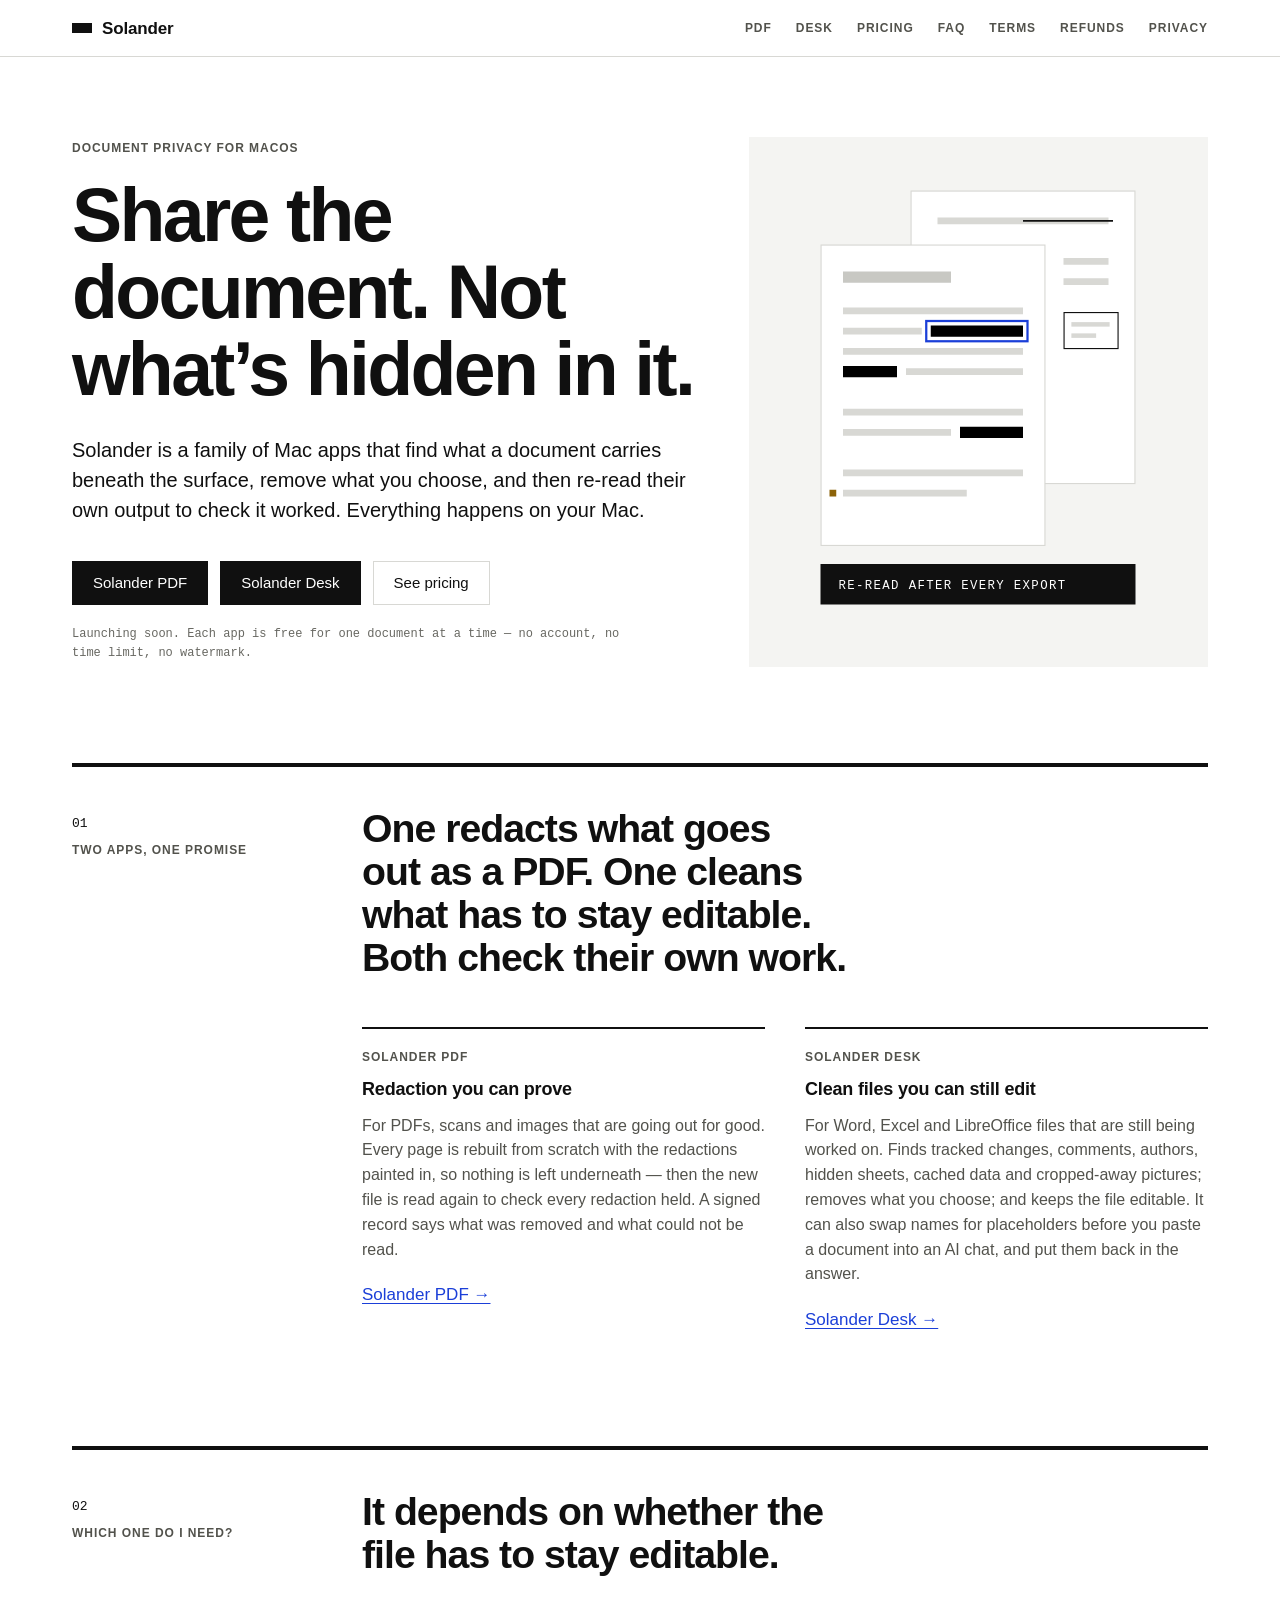
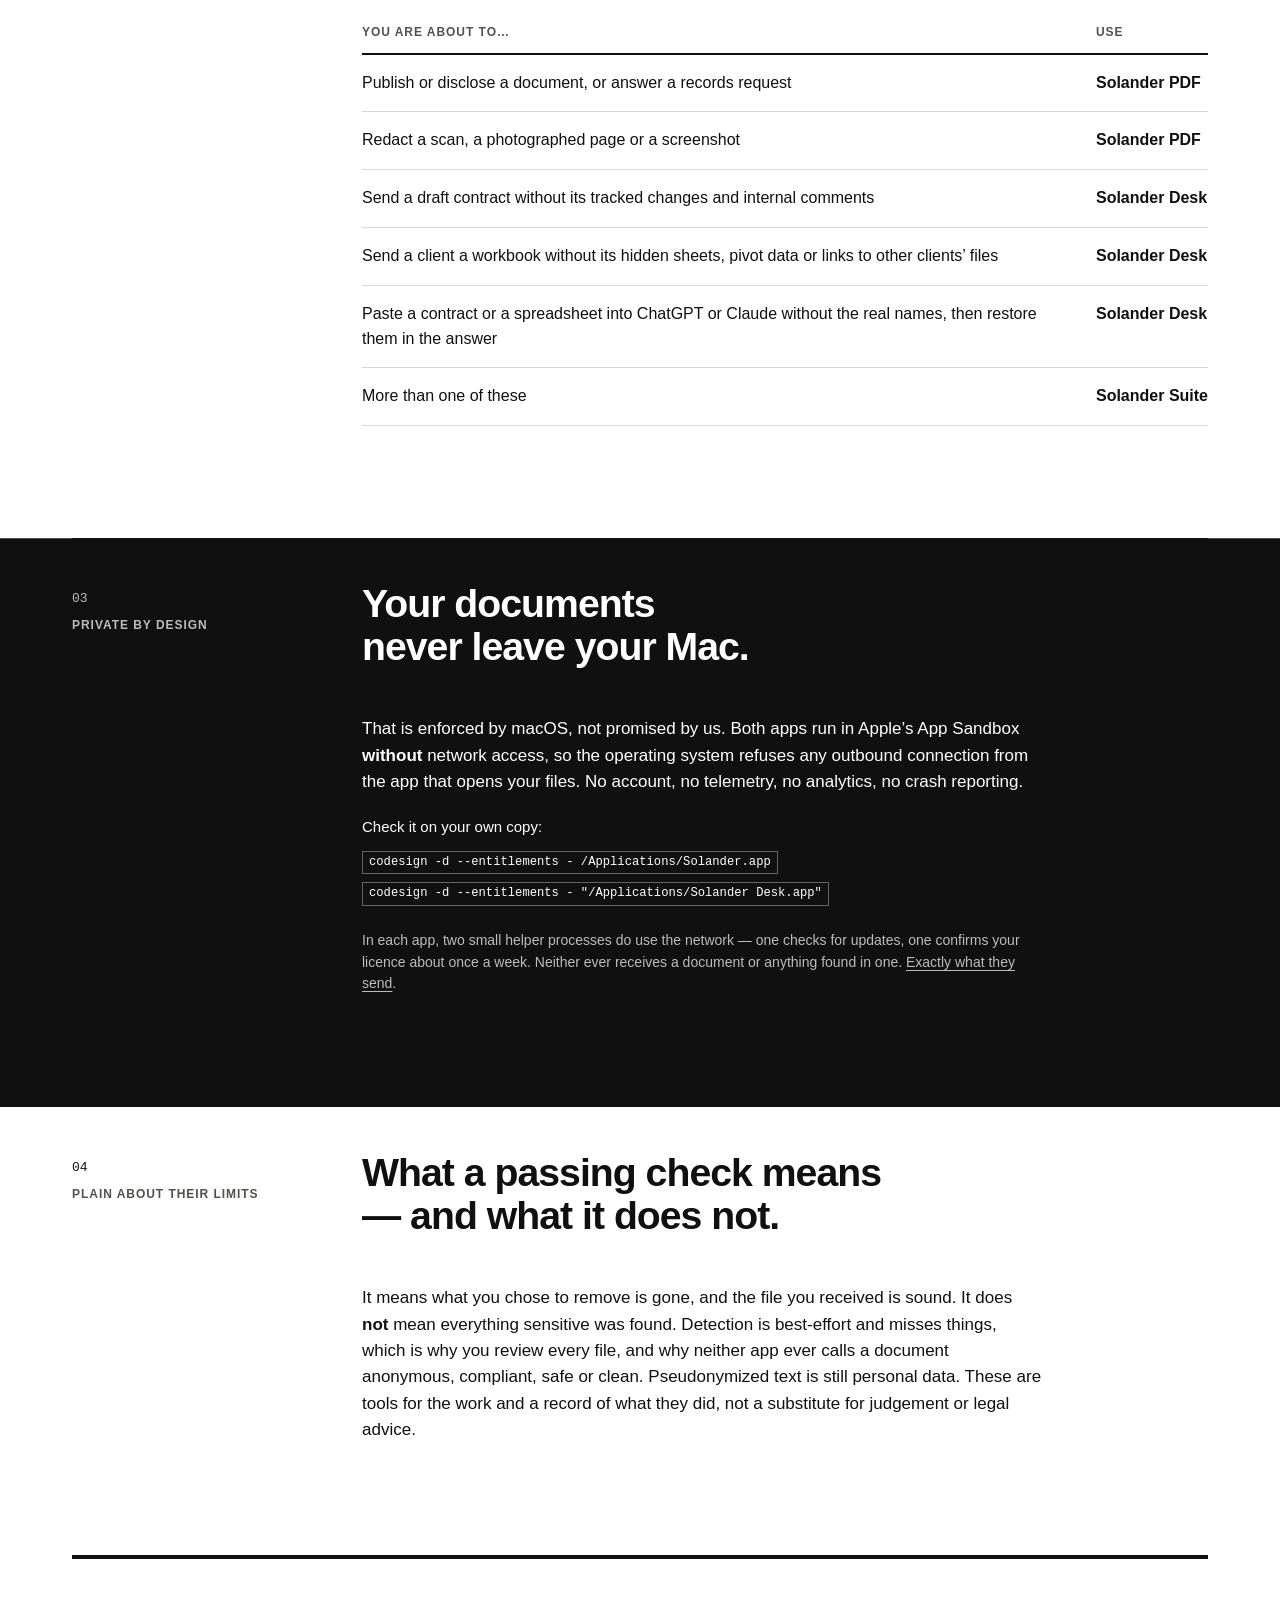
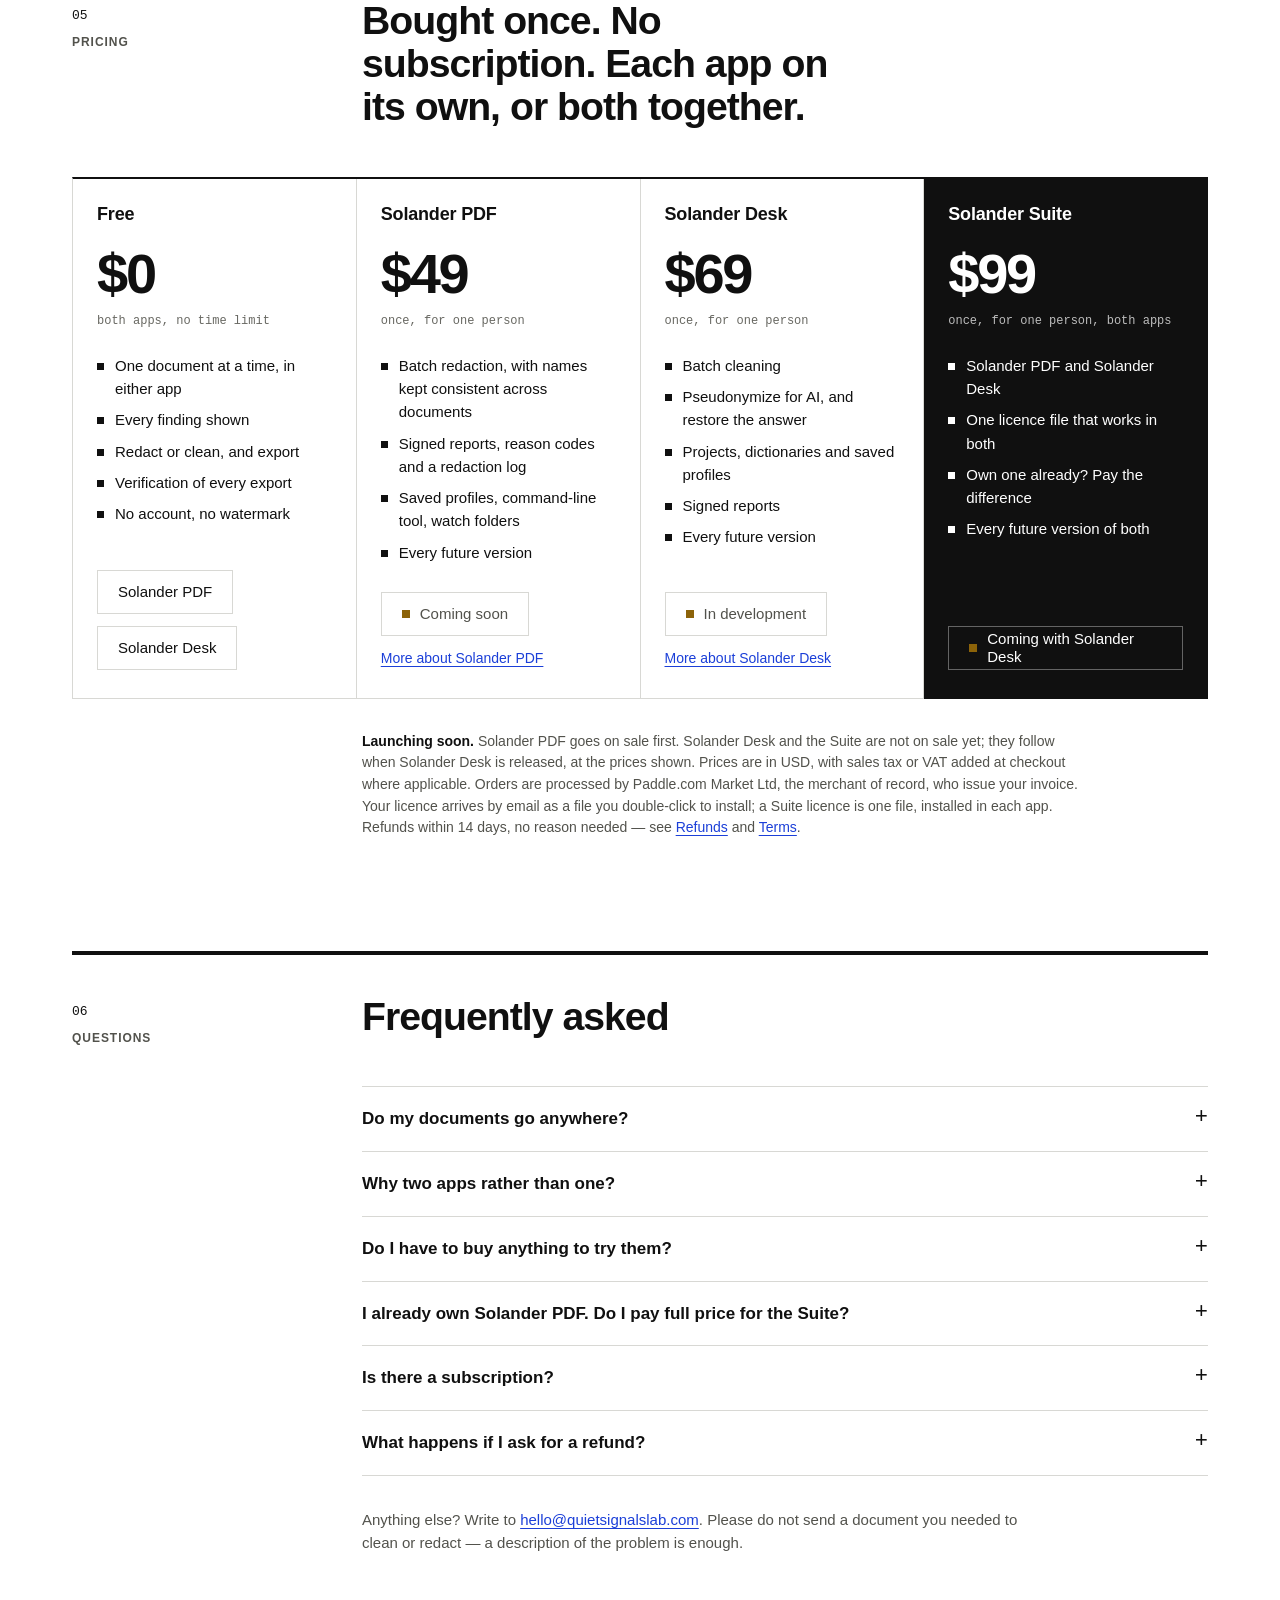
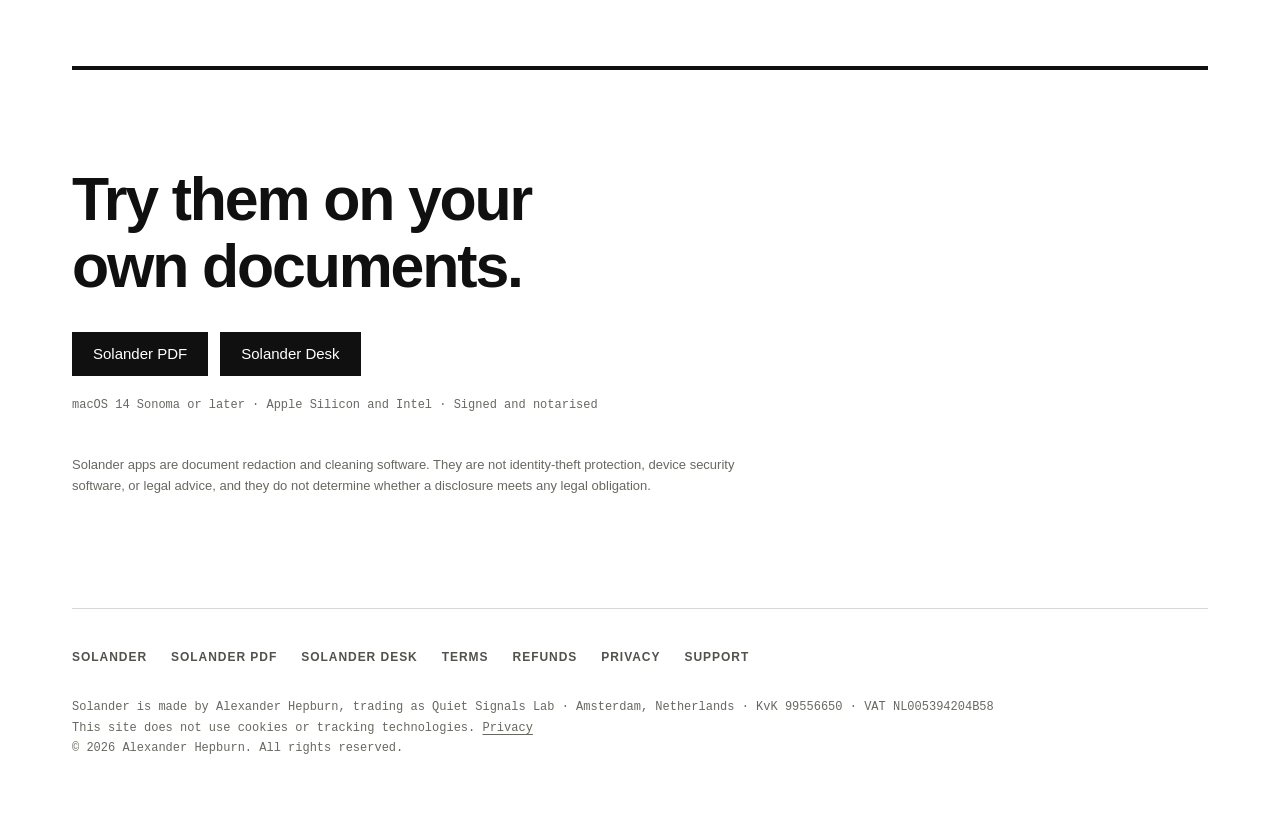
==== index.html @ 046765a0 "The site speaks the app's design language, and Download buttons link the DMG Design: one stylesheet " ====
<!DOCTYPE html>
<html lang="en">
<head>
    <meta charset="UTF-8">
    <meta name="viewport" content="width=device-width, initial-scale=1.0">
    <meta name="description" content="Solander is a family of Mac apps for sharing documents without what is hidden in them. Solander PDF redacts PDFs and scans; Solander Desk cleans Word, Excel and LibreOffice files and keeps them editable. Both check their own work, and nothing leaves your Mac.">
    <meta name="author" content="Quiet Signals Lab">
    <title>Solander — share documents, not what is hidden in them</title>

    <link rel="icon" type="image/svg+xml" href="/assets/favicon.svg">
    <link rel="stylesheet" href="/styles.css">
</head>
<body>

<header>
  <nav>
    <a href="/" class="nav-brand">Solander</a>
    <ul class="nav-links">
      <li><a href="/pdf/">PDF</a></li>
      <li><a href="/desk/">Desk</a></li>
      <li><a href="/#pricing">Pricing</a></li>
      <li><a href="/#faq">FAQ</a></li>
      <li><a href="/terms.html">Terms</a></li>
      <li><a href="/refunds.html">Refunds</a></li>
      <li><a href="/privacy.html">Privacy</a></li>
    </ul>
  </nav>
</header>

<main class="sl">

    <!-- Hero -->
    <section class="sl-hero">
        <div>
            <p class="sl-eyebrow">Document privacy for macOS</p>
            <h1>Share the document. Not what&rsquo;s hidden in it.</h1>
            <p class="sl-lede">Solander is a family of Mac apps that find what a document carries beneath the surface, remove what you choose, and then re-read their own output to check it worked. Everything happens on your Mac.</p>
            <div class="sl-cta">
                <a href="/pdf/" class="appstore-badge">Solander PDF</a>
                <a href="/desk/" class="appstore-badge">Solander Desk</a>
                <a href="#pricing" class="sl-btn-quiet">See pricing</a>
            </div>
            <p class="sl-fine">Launching soon. Each app is free for one document at a time &mdash; no account, no time limit, no watermark.</p>
        </div>

        <!-- Two documents: a page with redactions for Solander PDF, a draft with a tracked
             deletion and a comment for Solander Desk, and the check they share. Drawn rather
             than screenshotted, so it cannot misrepresent either interface. -->
        <div class="sl-hero-art" aria-hidden="true">
            <svg viewBox="0 0 320 400" xmlns="http://www.w3.org/2000/svg">
                <!-- Behind: an editable draft, with a tracked deletion and a comment -->
                <rect x="100.5" y="12.5" width="199" height="260" fill="#FFFFFF" stroke="#D8D8D4"/>
                <g fill="#D8D8D4">
                    <rect x="124" y="36" width="152" height="6"/>
                    <rect x="236" y="72" width="40" height="6"/>
                    <rect x="236" y="90" width="40" height="6"/>
                </g>
                <line x1="200" y1="39" x2="280" y2="39" stroke="#101010" stroke-width="1.5"/>
                <rect x="236.5" y="120.5" width="48" height="32" fill="#FFFFFF" stroke="#101010"/>
                <rect x="243" y="129" width="34" height="4" fill="#D8D8D4"/>
                <rect x="243" y="139" width="22" height="4" fill="#D8D8D4"/>
                <!-- In front: a page with its redactions -->
                <rect x="20.5" y="60.5" width="199" height="267" fill="#FFFFFF" stroke="#D8D8D4"/>
                <rect x="40" y="84" width="96" height="10" fill="#C8C8C3"/>
                <g fill="#D8D8D4">
                    <rect x="40" y="116" width="160" height="6"/>
                    <rect x="40" y="134" width="70" height="6"/>
                    <rect x="40" y="152" width="160" height="6"/>
                    <rect x="96" y="170" width="104" height="6"/>
                    <rect x="40" y="206" width="160" height="6"/>
                    <rect x="40" y="224" width="96" height="6"/>
                    <rect x="40" y="260" width="160" height="6"/>
                    <rect x="40" y="278" width="110" height="6"/>
                </g>
                <g fill="#000000">
                    <rect x="118" y="132" width="82" height="10"/>
                    <rect x="40" y="168" width="48" height="10"/>
                    <rect x="144" y="222" width="56" height="10"/>
                </g>
                <rect x="114" y="128" width="90" height="18" fill="none" stroke="#1B3FD8" stroke-width="2"/>
                <rect x="28" y="278" width="6" height="6" fill="#8C6309"/>
                <rect x="20" y="344" width="280" height="36" fill="#101010"/>
                <text x="36" y="366" fill="#FFFFFF" font-family="ui-monospace, SF Mono, Menlo, monospace" font-size="11" letter-spacing="1.2">RE-READ AFTER EVERY EXPORT</text>
            </svg>
        </div>
    </section>

    <!-- The two apps -->
    <section class="sl-section" id="apps">
        <p class="sl-kicker">Two apps, one promise</p>
        <h2>One redacts what goes out as a PDF. One cleans what has to stay editable. Both check their own work.</h2>
        <div class="sl-grid">
            <article class="sl-card">
                <p class="sl-eyebrow">Solander PDF</p>
                <h3>Redaction you can prove</h3>
                <p>For PDFs, scans and images that are going out for good. Every page is rebuilt from scratch with the redactions painted in, so nothing is left underneath &mdash; then the new file is read again to check every redaction held. A signed record says what was removed and what could not be read.</p>
                <a href="/pdf/" class="sl-card-link">Solander PDF &rarr;</a>
            </article>
            <article class="sl-card">
                <p class="sl-eyebrow">Solander Desk</p>
                <h3>Clean files you can still edit</h3>
                <p>For Word, Excel and LibreOffice files that are still being worked on. Finds tracked changes, comments, authors, hidden sheets, cached data and cropped-away pictures; removes what you choose; and keeps the file editable. It can also swap names for placeholders before you paste a document into an AI chat, and put them back in the answer.</p>
                <a href="/desk/" class="sl-card-link">Solander Desk &rarr;</a>
            </article>
        </div>
    </section>

    <!-- Which one -->
    <section class="sl-section" id="which">
        <p class="sl-kicker">Which one do I need?</p>
        <h2>It depends on whether the file has to stay editable.</h2>
        <table class="sl-which">
            <thead>
                <tr><th>You are about to&hellip;</th><th>Use</th></tr>
            </thead>
            <tbody>
                <tr><td>Publish or disclose a document, or answer a records request</td><td>Solander PDF</td></tr>
                <tr><td>Redact a scan, a photographed page or a screenshot</td><td>Solander PDF</td></tr>
                <tr><td>Send a draft contract without its tracked changes and internal comments</td><td>Solander Desk</td></tr>
                <tr><td>Send a client a workbook without its hidden sheets, pivot data or links to other clients&rsquo; files</td><td>Solander Desk</td></tr>
                <tr><td>Paste a contract or a spreadsheet into ChatGPT or Claude without the real names, then restore them in the answer</td><td>Solander Desk</td></tr>
                <tr><td>More than one of these</td><td>Solander Suite</td></tr>
            </tbody>
        </table>
    </section>

    <!-- Privacy -->
    <section class="sl-section sl-band">
        <p class="sl-kicker">Private by design</p>
        <h2>Your documents never leave your Mac.</h2>
        <div class="sl-body">
            <p>That is enforced by macOS, not promised by us. Both apps run in Apple&rsquo;s App Sandbox <strong>without</strong> network access, so the operating system refuses any outbound connection from the app that opens your files. No account, no telemetry, no analytics, no crash reporting.</p>
            <p class="sl-verify">Check it on your own copy:<br><code>codesign -d --entitlements - /Applications/Solander.app</code><br><code>codesign -d --entitlements - &quot;/Applications/Solander Desk.app&quot;</code></p>
            <p class="sl-small">In each app, two small helper processes do use the network &mdash; one checks for updates, one confirms your licence about once a week. Neither ever receives a document or anything found in one. <a href="/privacy.html">Exactly what they send</a>.</p>
        </div>
    </section>

    <!-- Honest limits -->
    <section class="sl-section">
        <p class="sl-kicker">Plain about their limits</p>
        <h2>What a passing check means &mdash; and what it does not.</h2>
        <div class="sl-body">
            <p>It means what you chose to remove is gone, and the file you received is sound. It does <strong>not</strong> mean everything sensitive was found. Detection is best-effort and misses things, which is why you review every file, and why neither app ever calls a document anonymous, compliant, safe or clean. Pseudonymized text is still personal data. These are tools for the work and a record of what they did, not a substitute for judgement or legal advice.</p>
        </div>
    </section>

    <!-- Pricing -->
    <section class="sl-section" id="pricing">
        <p class="sl-kicker">Pricing</p>
        <h2>Bought once. No subscription. Each app on its own, or both together.</h2>
        <div class="sl-plans sl-plans-wide">
            <div class="sl-plan">
                <h3>Free</h3>
                <p class="sl-price">$0</p>
                <p class="sl-price-sub">both apps, no time limit</p>
                <ul>
                    <li>One document at a time, in either app</li>
                    <li>Every finding shown</li>
                    <li>Redact or clean, and export</li>
                    <li>Verification of every export</li>
                    <li>No account, no watermark</li>
                </ul>
                <div class="sl-plan-action">
                    <a href="/pdf/" class="sl-btn-quiet">Solander PDF</a>
                    <a href="/desk/" class="sl-btn-quiet">Solander Desk</a>
                </div>
            </div>

            <div class="sl-plan">
                <h3>Solander PDF</h3>
                <p class="sl-price">$49</p>
                <p class="sl-price-sub">once, for one person</p>
                <ul>
                    <li>Batch redaction, with names kept consistent across documents</li>
                    <li>Signed reports, reason codes and a redaction log</li>
                    <li>Saved profiles, command-line tool, watch folders</li>
                    <li>Every future version</li>
                </ul>
                <div class="sl-plan-action">
                    <!-- AT LAUNCH (Paddle): replace the element below with
                           <a href="https://..." class="appstore-badge">Buy $49</a>
                         using the Paddle hosted checkout link plus ?price_id=<id> for the Solander PDF price. -->
                    <span class="sl-soon">Coming soon</span>
                    <a href="/pdf/">More about Solander PDF</a>
                </div>
            </div>

            <div class="sl-plan">
                <h3>Solander Desk</h3>
                <p class="sl-price">$69</p>
                <p class="sl-price-sub">once, for one person</p>
                <ul>
                    <li>Batch cleaning</li>
                    <li>Pseudonymize for AI, and restore the answer</li>
                    <li>Projects, dictionaries and saved profiles</li>
                    <li>Signed reports</li>
                    <li>Every future version</li>
                </ul>
                <div class="sl-plan-action">
                    <!-- AT LAUNCH (Paddle): replace the element below with
                           <a href="https://..." class="appstore-badge">Buy $69</a>
                         using the Paddle hosted checkout link plus ?price_id=<id> for the Solander Desk price. -->
                    <span class="sl-soon">In development</span>
                    <a href="/desk/">More about Solander Desk</a>
                </div>
            </div>

            <div class="sl-plan sl-plan-main">
                <h3>Solander Suite</h3>
                <p class="sl-price">$99</p>
                <p class="sl-price-sub">once, for one person, both apps</p>
                <ul>
                    <li>Solander PDF and Solander Desk</li>
                    <li>One licence file that works in both</li>
                    <li>Own one already? Pay the difference</li>
                    <li>Every future version of both</li>
                </ul>
                <div class="sl-plan-action">
                    <!-- AT LAUNCH (Paddle): replace the element below with
                           <a href="https://..." class="appstore-badge">Buy $99</a>
                         using the Paddle hosted checkout link plus ?price_id=<id> for the Suite price, and add
                           <a href="/upgrade/">Upgrade from Solander PDF or Desk</a>
                         The upgrade page checks the licence before making a checkout; the
                         upgrade price itself never appears on this site. -->
                    <span class="sl-soon">Coming with Solander Desk</span>
                </div>
            </div>
        </div>

        <p class="sl-note"><strong>Launching soon.</strong> Solander PDF goes on sale first. Solander Desk and the Suite are not on sale yet; they follow when Solander Desk is released, at the prices shown. Prices are in USD, with sales tax or VAT added at checkout where applicable. Orders are processed by Paddle.com Market Ltd, the merchant of record, who issue your invoice. Your licence arrives by email as a file you double-click to install; a Suite licence is one file, installed in each app. Refunds within 14 days, no reason needed &mdash; see <a href="/refunds.html">Refunds</a> and <a href="/terms.html">Terms</a>.</p>
    </section>

    <!-- FAQ -->
    <section class="sl-section" id="faq">
        <p class="sl-kicker">Questions</p>
        <h2>Frequently asked</h2>
        <div class="sl-faq">
            <details>
                <summary>Do my documents go anywhere?</summary>
                <p>No. In both apps, the app that opens them has no network access, enforced by macOS. Update checks and licence confirmation run in separate helper processes that never receive document data.</p>
            </details>
            <details>
                <summary>Why two apps rather than one?</summary>
                <p>Because the two jobs pull in opposite directions. Solander PDF makes a document safe to release by rebuilding every page as an image, so nothing is left underneath &mdash; and the result is no longer editable. Solander Desk keeps a Word, Excel or LibreOffice file editable, so it has to work inside the file&rsquo;s own structure and check every part of it. Each app does one of these well; the Suite gives you both.</p>
            </details>
            <details>
                <summary>Do I have to buy anything to try them?</summary>
                <p>No. Each app is free for one document at a time, with no time limit and no account: every finding shown, the export, and the check afterwards. A licence adds working on many documents at once, the exportable evidence, and automation &mdash; and in Solander Desk, pseudonymizing for AI.</p>
            </details>
            <details>
                <summary>I already own Solander PDF. Do I pay full price for the Suite?</summary>
                <p>No. You pay the difference, and your new Suite licence works in both apps. Your existing licence keeps working too. You will need the licence ID from your licence email and the address it was sent to.</p>
            </details>
            <details>
                <summary>Is there a subscription?</summary>
                <p>No. A licence is bought once and includes every future version. About once a week a helper process confirms the purchase has not been refunded; if it cannot reach us, the licensed features keep working for 30 days, and a Mac that is never online can be activated offline.</p>
            </details>
            <details>
                <summary>What happens if I ask for a refund?</summary>
                <p>The licence is deactivated and the licensed features stop. Free mode keeps working exactly as before, and everything you have already produced is untouched. See <a href="/refunds.html">Refunds</a>.</p>
            </details>
        </div>
        <p class="sl-support">Anything else? Write to <a href="mailto:hello@quietsignalslab.com?subject=Solander">hello@quietsignalslab.com</a>. Please do not send a document you needed to clean or redact &mdash; a description of the problem is enough.</p>
    </section>

    <!-- Closing call to action -->
    <section class="sl-final">
        <h2>Try them on your own documents.</h2>
        <div class="sl-cta">
            <a href="/pdf/" class="appstore-badge">Solander PDF</a>
            <a href="/desk/" class="appstore-badge">Solander Desk</a>
        </div>
        <p class="sl-fine">macOS 14 Sonoma or later &middot; Apple Silicon and Intel &middot; Signed and notarised</p>
        <p class="sl-category">Solander apps are document redaction and cleaning software. They are not identity-theft protection, device security software, or legal advice, and they do not determine whether a disclosure meets any legal obligation.</p>
    </section>

</main>

<footer>
  <div class="footer-links">
    <a href="/">Solander</a>
    <a href="/pdf/">Solander PDF</a>
    <a href="/desk/">Solander Desk</a>
    <a href="/terms.html">Terms</a>
    <a href="/refunds.html">Refunds</a>
    <a href="/privacy.html">Privacy</a>
    <a href="mailto:hello@quietsignalslab.com?subject=Solander">Support</a>
  </div>
  <div class="footer-meta">
    <p>Solander is made by Alexander Hepburn, trading as Quiet Signals Lab &middot; Amsterdam, Netherlands &middot; KvK 99556650 &middot; VAT NL005394204B58</p>
    <p>This site does not use cookies or tracking technologies. <a href="/privacy.html">Privacy</a></p>
    <p>&copy; 2026 Alexander Hepburn. All rights reserved.</p>
  </div>
</footer>

</body>
</html>
---- styles.css ----
/* Solander — the site's one stylesheet.
 *
 * The site speaks the app's design language (Apps/Shared/DesignSystem.swift in the source
 * repo), so the tokens below are the app's, value for value, in both appearances. Change one
 * there, change it here.
 *
 * The rules, carried over from the app and read through Bauhaus:
 * - Colour carries meaning, never mood. Ink and paper do the work. Blue is what you can act on
 *   (links, focus; in the app, your selection). Amber is "look at this, not yet" (in the app,
 *   text nobody could read). Red is a failure and appears only when something failed.
 * - One grid: twelve columns, and a 4px module under every dimension.
 * - Type from the system, as in the app: SF Pro for words, SF Mono for machine data and
 *   numbers. Hierarchy from weight, case and space. Nothing loaded from anywhere.
 * - No ornament: no shadows, gradients or rounded corners. Planes are separated by rules: a
 *   heavy ink rule opens a section, a hairline divides within one.
 * - The motif is the redaction itself: a black rectangle. The square marker is the app's
 *   finding marker.
 */

:root {
    color-scheme: light dark;

    --ink: #101010;
    --ink-2: #52524C;
    --ink-3: #686862;
    --paper: #FFFFFF;
    --ground: #F4F4F2;
    --panel: #FAFAF8;
    --rule: #D8D8D4;
    --highlight: #ECECE8;
    --selected: #1B3FD8;
    --failure: #C81E1E;
    --attention: #8C6309;

    --sans: -apple-system, BlinkMacSystemFont, "SF Pro Text", "Helvetica Neue", Helvetica, Arial, sans-serif;
    --display: -apple-system, BlinkMacSystemFont, "SF Pro Display", "Helvetica Neue", Helvetica, Arial, sans-serif;
    --mono: ui-monospace, "SF Mono", SFMono-Regular, Menlo, Consolas, monospace;

    --gutter: 32px;
    --max: 1200px;
    --heavy: 4px;
}

@media (prefers-color-scheme: dark) {
    :root {
        --ink: #F0F0EC;
        --ink-2: #B0B0A9;
        --ink-3: #8C8C85;
        --paper: #1A1A19;
        --ground: #0E0E0D;
        --panel: #161615;
        --rule: #343432;
        --highlight: #242422;
        --selected: #6B86F5;
        --failure: #F06A6A;
        --attention: #E8B92E;
    }
}

/* ---- Base ------------------------------------------------------------------------ */

*, *::before, *::after { box-sizing: border-box; margin: 0; padding: 0; }

html { -webkit-text-size-adjust: 100%; scroll-behavior: smooth; }

body {
    background: var(--paper);
    color: var(--ink);
    font: 400 17px/1.55 var(--sans);
    -webkit-font-smoothing: antialiased;
}

a { color: var(--selected); text-decoration: underline; text-underline-offset: 3px; text-decoration-thickness: 1px; }
a:hover { text-decoration-thickness: 2px; }
:focus-visible { outline: 2px solid var(--selected); outline-offset: 2px; }

strong { font-weight: 600; }

code, .sc-mono {
    font-family: var(--mono);
    font-size: 0.8125em;
    background: var(--ground);
    border: 1px solid var(--rule);
    padding: 1px 6px;
    overflow-wrap: anywhere;
}

/* The app's section label: uppercase, tracked, semibold, secondary ink. */
.sl-kicker, .sl-eyebrow, .page-label, .nav-links a, .footer-links a, .sl-which th, .sl-tag {
    font: 600 12px/1.4 var(--sans);
    letter-spacing: 0.08em;
    text-transform: uppercase;
    color: var(--ink-2);
}

/* ---- Header ---------------------------------------------------------------------- */

header { border-bottom: 1px solid var(--rule); background: var(--paper); }

nav {
    max-width: var(--max);
    margin: 0 auto;
    padding: 0 var(--gutter);
    min-height: 56px;
    display: flex;
    align-items: center;
    justify-content: space-between;
    gap: 8px 32px;
    flex-wrap: wrap;
}

.nav-brand {
    display: inline-flex;
    align-items: center;
    gap: 10px;
    font: 700 17px/1 var(--display);
    letter-spacing: -0.01em;
    color: var(--ink);
    text-decoration: none;
}
/* A redaction: the brand mark is the thing the product makes. */
.nav-brand::before { content: ""; width: 20px; height: 10px; background: var(--ink); }

.nav-links { list-style: none; display: flex; flex-wrap: wrap; gap: 4px 24px; }
.nav-links a { text-decoration: none; display: inline-block; padding: 8px 0; }
.nav-links a:hover { color: var(--ink); }

/* ---- Page frame ------------------------------------------------------------------ */

main.sl {
    max-width: var(--max);
    margin: 0 auto;
    padding: 0 var(--gutter);
    counter-reset: section;
}

h1, h2, h3 { font-family: var(--display); color: inherit; text-wrap: balance; }

h1 {
    font-size: clamp(2.5rem, 1.5rem + 4vw, 4.75rem);
    font-weight: 700;
    line-height: 1.02;
    letter-spacing: -0.035em;
}

h2 {
    font-size: clamp(1.75rem, 1.25rem + 1.5vw, 2.5rem);
    font-weight: 700;
    line-height: 1.1;
    letter-spacing: -0.025em;
    max-width: 26ch;
}

h3 { font-size: 1.125rem; font-weight: 600; line-height: 1.3; letter-spacing: -0.01em; }

/* ---- Hero ------------------------------------------------------------------------ */

.sl-hero {
    display: grid;
    grid-template-columns: repeat(12, minmax(0, 1fr));
    column-gap: 24px;
    align-items: center;
    padding: 80px 0 96px;
}
.sl-hero > :first-child { grid-column: 1 / 8; }
.sl-hero-art { grid-column: 8 / -1; }

.sl-eyebrow { margin-bottom: 20px; }
.sl-hero h1 { margin-bottom: 28px; }

.sl-lede { font-size: 1.25rem; line-height: 1.5; max-width: 34em; }

.sl-cta { display: flex; flex-wrap: wrap; gap: 12px; margin-top: 36px; }

.sl-fine {
    font: 400 12px/1.6 var(--mono);
    color: var(--ink-3);
    margin-top: 20px;
    max-width: 48em;
}

/* The drawn page sits on the ground, as a document sits on the app's canvas. */
.sl-hero-art {
    background: var(--ground);
    padding: 40px 32px;
    display: flex;
    justify-content: center;
}
.sl-hero-art svg { width: 100%; max-width: 360px; height: auto; display: block; }

/* ---- Buttons --------------------------------------------------------------------- */

/* Square, flat, one weight of border: the app's SolanderButtonStyle at a size a finger
 * can hit. `.appstore-badge` is the prominent one. */
.appstore-badge, .sl-btn-quiet, .sl-soon {
    display: inline-flex;
    align-items: center;
    gap: 10px;
    min-height: 44px;
    padding: 0 20px;
    font: 500 15px/1.2 var(--sans);
    text-decoration: none;
    border: 1px solid var(--ink);
}
.appstore-badge { background: var(--ink); color: var(--paper); }
.appstore-badge:hover { text-decoration: none; opacity: 0.85; }
.sl-btn-quiet { background: var(--paper); color: var(--ink); border-color: var(--rule); }
.sl-btn-quiet:hover { border-color: var(--ink); }

/* Where a Buy or Download button will stand. Not a link. Amber, the app's "not yet
 * resolved" colour, on the marker only. */
.sl-soon { border-color: var(--rule); color: var(--ink-2); cursor: default; }
.sl-soon::before { content: ""; width: 8px; height: 8px; background: var(--attention); flex: none; }

/* ---- Sections -------------------------------------------------------------------- */

/* Asymmetric: the numbered label holds the left quarter, the content the rest. */
.sl-section {
    display: grid;
    grid-template-columns: repeat(12, minmax(0, 1fr));
    column-gap: 24px;
    border-top: var(--heavy) solid var(--ink);
    padding: 40px 0 112px;
    counter-increment: section;
}
/* A page with no hero (the upgrade page) still needs air between the nav and the rule. */
main.sl > .sl-section:first-child { margin-top: 64px; }
.sl-section > * { grid-column: 4 / -1; }
.sl-section > .sl-kicker { grid-column: 1 / 4; padding-top: 10px; padding-right: 24px; }
.sl-section > h2 { margin-bottom: 48px; }

.sl-kicker::before {
    content: counter(section, decimal-leading-zero);
    display: block;
    font: 500 13px/1 var(--mono);
    letter-spacing: 0;
    color: var(--ink);
    margin-bottom: 12px;
}

.sl-body { max-width: 40em; }
.sl-body p + p { margin-top: 16px; }

/* Features: columns under a rule, no boxes. */
.sl-grid { display: grid; grid-template-columns: repeat(2, minmax(0, 1fr)); gap: 56px 40px; }
.sl-card { border-top: 2px solid var(--ink); padding-top: 20px; }
.sl-card .sl-eyebrow { margin-bottom: 12px; font-size: 12px; color: var(--ink-2); }
.sl-card h3 { margin-bottom: 12px; }
.sl-card p { color: var(--ink-2); font-size: 16px; }
.sl-card-link { display: inline-block; margin-top: 20px; font-weight: 500; }

.sl-tag {
    display: inline-block;
    font-size: 11px;
    border: 1px solid var(--rule);
    padding: 2px 6px;
    margin-left: 8px;
    vertical-align: 2px;
}

/* "Which one do I need?" */
.sl-which { width: 100%; border-collapse: collapse; font-size: 16px; }
.sl-which th { text-align: left; padding: 0 0 12px; border-bottom: 2px solid var(--ink); }
.sl-which td { padding: 16px 0; border-bottom: 1px solid var(--rule); vertical-align: top; }
.sl-which th:last-child, .sl-which td:last-child { padding-left: 24px; }
.sl-which td:last-child { font-weight: 600; white-space: nowrap; }

/* Private by design: the one inverted plane, ink edge to edge. */
.sl-band {
    background: var(--ink);
    color: var(--paper);
    border-top-color: var(--ink);
    box-shadow: 0 0 0 100vmax var(--ink);
    clip-path: inset(0 -100vmax);
}
.sl-band .sl-kicker, .sl-band .sl-kicker::before, .sl-band .sl-small { color: inherit; }
.sl-band .sl-kicker, .sl-band .sl-small { opacity: 0.72; }
.sl-band a { color: inherit; }
/* The band's own edge divides it from what follows; a rule under it would only notch it. */
.sl-band + .sl-section { border-top-color: transparent; }
.sl-band code { background: transparent; border-color: color-mix(in srgb, var(--paper) 35%, var(--ink)); }

.sl-verify { font-size: 15px; line-height: 2.1; margin: 24px 0; }
/* A command is copied whole, so it scrolls inside its box rather than breaking. */
.sl-verify code { display: inline-block; max-width: 100%; overflow-x: auto; white-space: nowrap; vertical-align: bottom; line-height: 1.6; }
.sl-small { font-size: 14px; color: var(--ink-2); }

/* How it works: numbered like a poster. */
.sl-steps { list-style: none; counter-reset: step; display: grid; grid-template-columns: repeat(3, minmax(0, 1fr)); gap: 40px; }
.sl-steps li { counter-increment: step; border-top: 2px solid var(--ink); padding-top: 16px; }
.sl-steps li::before {
    content: counter(step);
    display: block;
    font: 700 64px/1 var(--display);
    letter-spacing: -0.04em;
    margin-bottom: 20px;
}
.sl-steps h3 { margin-bottom: 8px; }
.sl-steps p { color: var(--ink-2); font-size: 16px; }

/* ---- Pricing --------------------------------------------------------------------- */

.sl-section > .sl-plans { grid-column: 1 / -1; }
.sl-plans {
    display: grid;
    grid-template-columns: repeat(3, minmax(0, 1fr));
    border-top: 2px solid var(--ink);
    border-left: 1px solid var(--rule);
}
.sl-plans-wide { grid-template-columns: repeat(4, minmax(0, 1fr)); }

.sl-plan {
    display: flex;
    flex-direction: column;
    padding: 24px 24px 28px;
    border-right: 1px solid var(--rule);
    border-bottom: 1px solid var(--rule);
}
.sl-price {
    font: 700 56px/1 var(--display);
    letter-spacing: -0.04em;
    font-variant-numeric: tabular-nums;
    margin-top: 20px;
}
.sl-price-sub { font: 400 12px/1.5 var(--mono); color: var(--ink-3); margin: 10px 0 24px; }

.sl-plan ul { list-style: none; font-size: 15px; }
.sl-plan li { position: relative; padding-left: 18px; }
.sl-plan li + li { margin-top: 8px; }
.sl-plan li::before { content: ""; position: absolute; left: 0; top: 0.6em; width: 7px; height: 7px; background: currentColor; }

.sl-plan-action { margin-top: auto; padding-top: 28px; display: flex; flex-direction: column; align-items: flex-start; gap: 12px; }
.sl-plan-action a:not([class]) { font-size: 14px; }

/* The Suite: the inverted column. */
.sl-plan-main { background: var(--ink); color: var(--paper); border-color: var(--ink); }
.sl-plan-main .sl-price-sub { color: inherit; opacity: 0.72; }
.sl-plan-main a:not([class]) { color: inherit; }
.sl-plan-main .appstore-badge { background: var(--paper); color: var(--ink); border-color: var(--paper); }
.sl-plan-main .sl-soon { color: inherit; border-color: color-mix(in srgb, var(--paper) 35%, var(--ink)); }

.sl-note { font-size: 14px; color: var(--ink-2); max-width: 52em; margin-top: 32px; }
.sl-note strong { color: var(--ink); }

/* ---- FAQ ------------------------------------------------------------------------- */

.sl-faq details { border-top: 1px solid var(--rule); }
.sl-faq details:last-of-type { border-bottom: 1px solid var(--rule); }
.sl-faq summary {
    list-style: none;
    cursor: pointer;
    display: flex;
    justify-content: space-between;
    gap: 24px;
    padding: 20px 0;
    font: 600 17px/1.4 var(--display);
}
.sl-faq summary::-webkit-details-marker { display: none; }
.sl-faq summary::after { content: "+"; font: 400 22px/1 var(--mono); }
.sl-faq details[open] summary::after { content: "\2212"; }
.sl-faq details p { color: var(--ink-2); max-width: 44em; padding-bottom: 24px; }
.sl-support { font-size: 15px; color: var(--ink-2); margin-top: 32px; max-width: 46em; }

/* ---- Closing --------------------------------------------------------------------- */

.sl-final { border-top: var(--heavy) solid var(--ink); padding: 96px 0 112px; }
.sl-final h2 { font-size: clamp(2.25rem, 1.4rem + 3vw, 4rem); letter-spacing: -0.035em; max-width: 18ch; }
.sl-final .sl-cta { margin-top: 32px; }
.sl-category { font-size: 13px; color: var(--ink-3); max-width: 52em; margin-top: 40px; }

/* ---- Forms (the upgrade page) ---------------------------------------------------- */

.sl-form { display: grid; gap: 8px; max-width: 26rem; margin-top: 40px; }
.sl-form label { font-size: 14px; font-weight: 600; margin-top: 12px; }
.sl-form input {
    font: 400 16px/1.4 var(--sans);
    padding: 11px 12px;
    border: 1px solid var(--rule);
    border-radius: 0;
    background: var(--paper);
    color: var(--ink);
}
.sl-form input:focus { outline: 2px solid var(--selected); outline-offset: -1px; border-color: var(--selected); }
.sl-form button { justify-self: start; margin-top: 20px; cursor: pointer; }
.sl-form button:disabled { opacity: 0.6; cursor: default; }
.sl-form [role="alert"] { color: var(--failure); font-size: 15px; margin-top: 8px; }

/* ---- Legal pages ----------------------------------------------------------------- */

.prose { max-width: var(--max); margin: 0 auto; padding: 64px var(--gutter) 112px; }
.prose > * { max-width: 44rem; }
.prose .page-label { margin-bottom: 16px; }
.prose h1 { font-size: clamp(2.25rem, 1.6rem + 2.4vw, 3.5rem); margin-bottom: 16px; max-width: 16em; }
.prose .page-meta {
    font: 400 12px/1.6 var(--mono);
    color: var(--ink-3);
    padding-bottom: 32px;
    border-bottom: var(--heavy) solid var(--ink);
    max-width: none;
    margin-bottom: 40px;
}
.prose .lede { font-size: 1.1875rem; line-height: 1.55; margin-bottom: 16px; }
/* The app's SectionLabel: uppercase, tracked, hairline beneath. */
.prose h2 {
    font: 600 12px/1.4 var(--sans);
    letter-spacing: 0.08em;
    text-transform: uppercase;
    color: var(--ink-2);
    padding-bottom: 8px;
    border-bottom: 1px solid var(--rule);
    margin: 48px 0 16px;
}
.prose p { line-height: 1.65; margin-bottom: 16px; }
.prose ul, .prose ol { margin: 0 0 16px 20px; line-height: 1.65; }

.constraint-box {
    background: var(--ground);
    border-left: var(--heavy) solid var(--ink);
    padding: 16px 20px;
    margin: 24px 0;
    font-size: 15px;
    line-height: 1.65;
}
.constraint-box strong { display: block; margin-bottom: 4px; }
.constraint-box code { background: var(--paper); }

/* ---- Footer ---------------------------------------------------------------------- */

footer { max-width: var(--max); margin: 0 auto; padding: 0 var(--gutter) 64px; }
.footer-links {
    display: flex;
    flex-wrap: wrap;
    gap: 4px 24px;
    margin-bottom: 24px;
    padding-top: 32px;
    border-top: 1px solid var(--rule);
}
.footer-links a { text-decoration: none; display: inline-block; padding: 8px 0; }
.footer-links a:hover { color: var(--ink); }
.footer-meta { font: 400 12px/1.7 var(--mono); color: var(--ink-3); }
.footer-meta a { color: inherit; }

/* ---- Narrow ---------------------------------------------------------------------- */

@media (max-width: 1100px) {
    .sl-plans-wide { grid-template-columns: repeat(2, minmax(0, 1fr)); }
}

@media (max-width: 860px) {
    .sl-hero { padding: 48px 0 64px; row-gap: 48px; }
    .sl-hero > :first-child, .sl-hero-art,
    .sl-section > *, .sl-section > .sl-kicker { grid-column: 1 / -1; }
    .sl-section { padding: 32px 0 80px; }
    .sl-section > .sl-kicker { padding: 0 0 16px; }
    .sl-section > h2 { margin-bottom: 32px; }
    .sl-grid, .sl-steps { grid-template-columns: 1fr; gap: 40px; }
    .sl-plans, .sl-plans-wide { grid-template-columns: 1fr; }
    .sl-which td:last-child { white-space: normal; }
    .sl-final { padding: 64px 0 80px; }
}

@media (max-width: 600px) {
    :root { --gutter: 16px; }
    body { font-size: 16px; }
    .sl-lede { font-size: 1.125rem; }
    .sl-hero-art { padding: 24px 16px; }
    .prose { padding-top: 40px; }
}
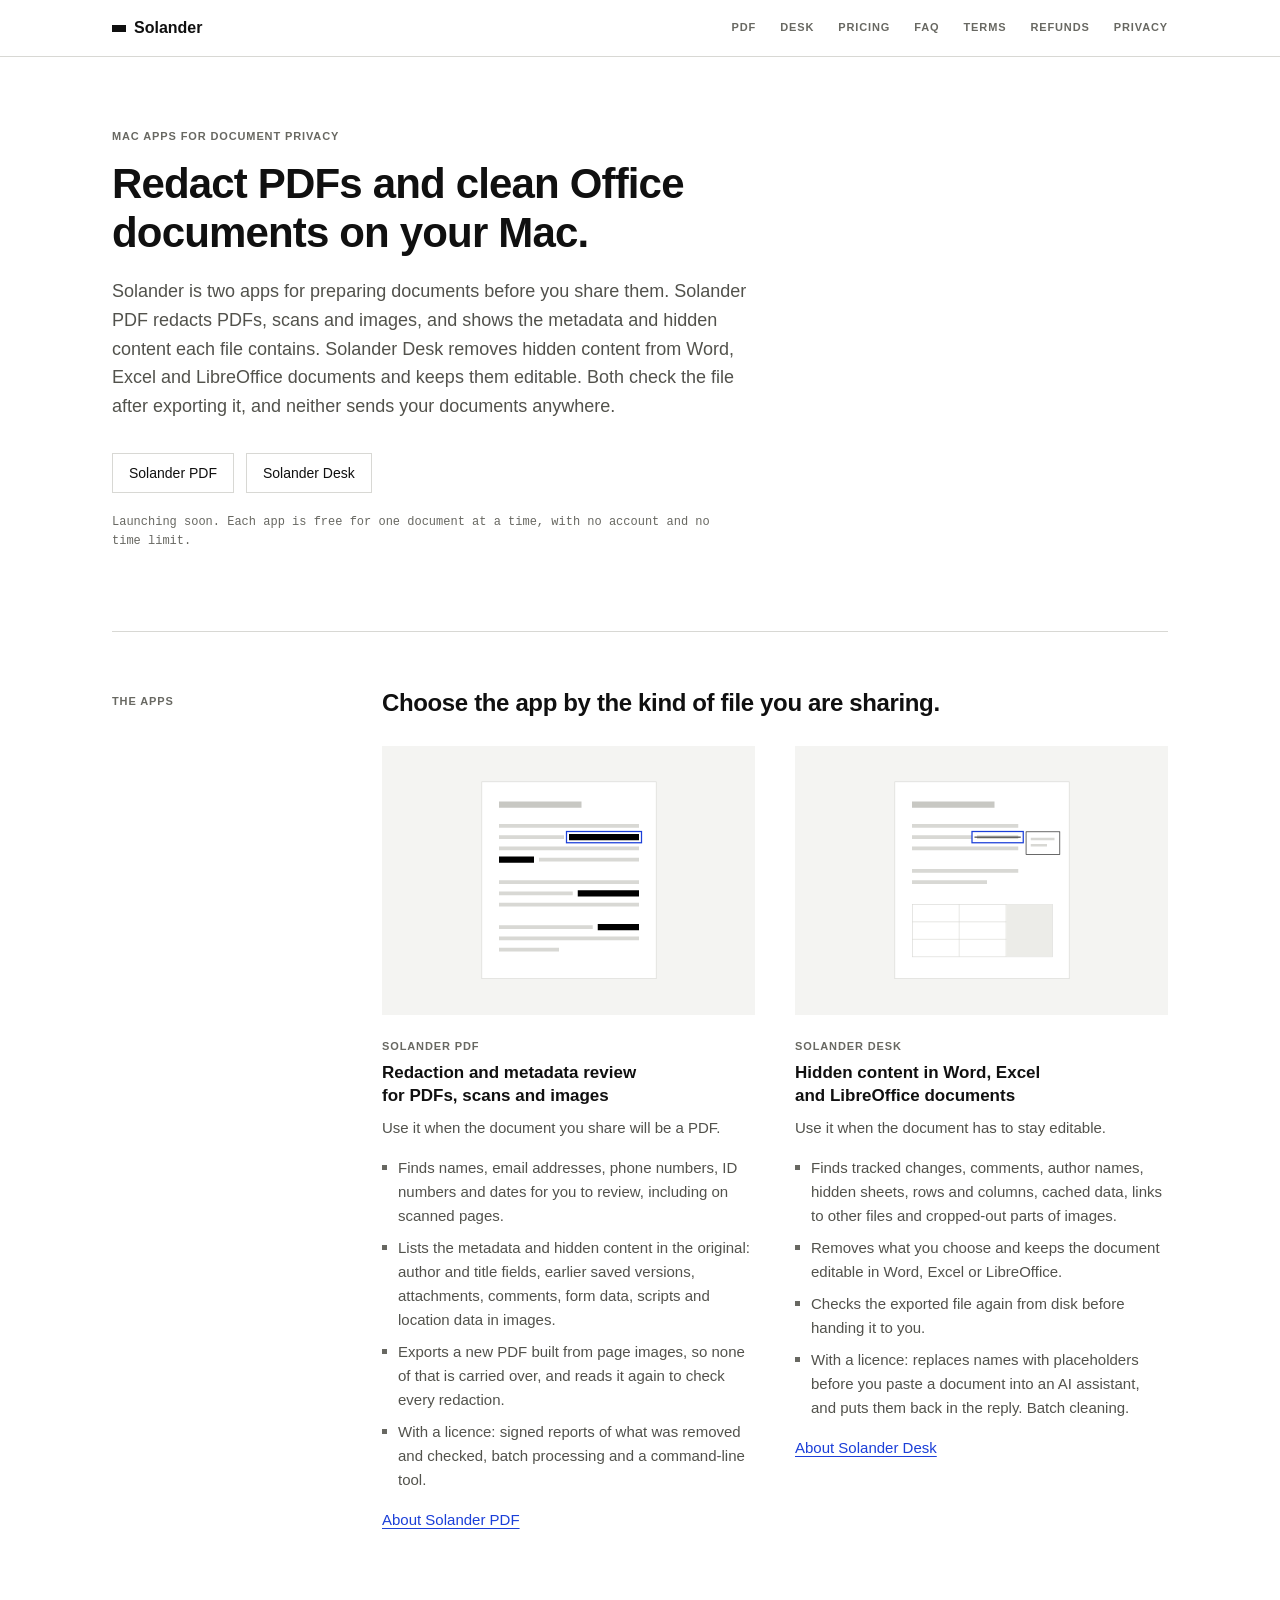
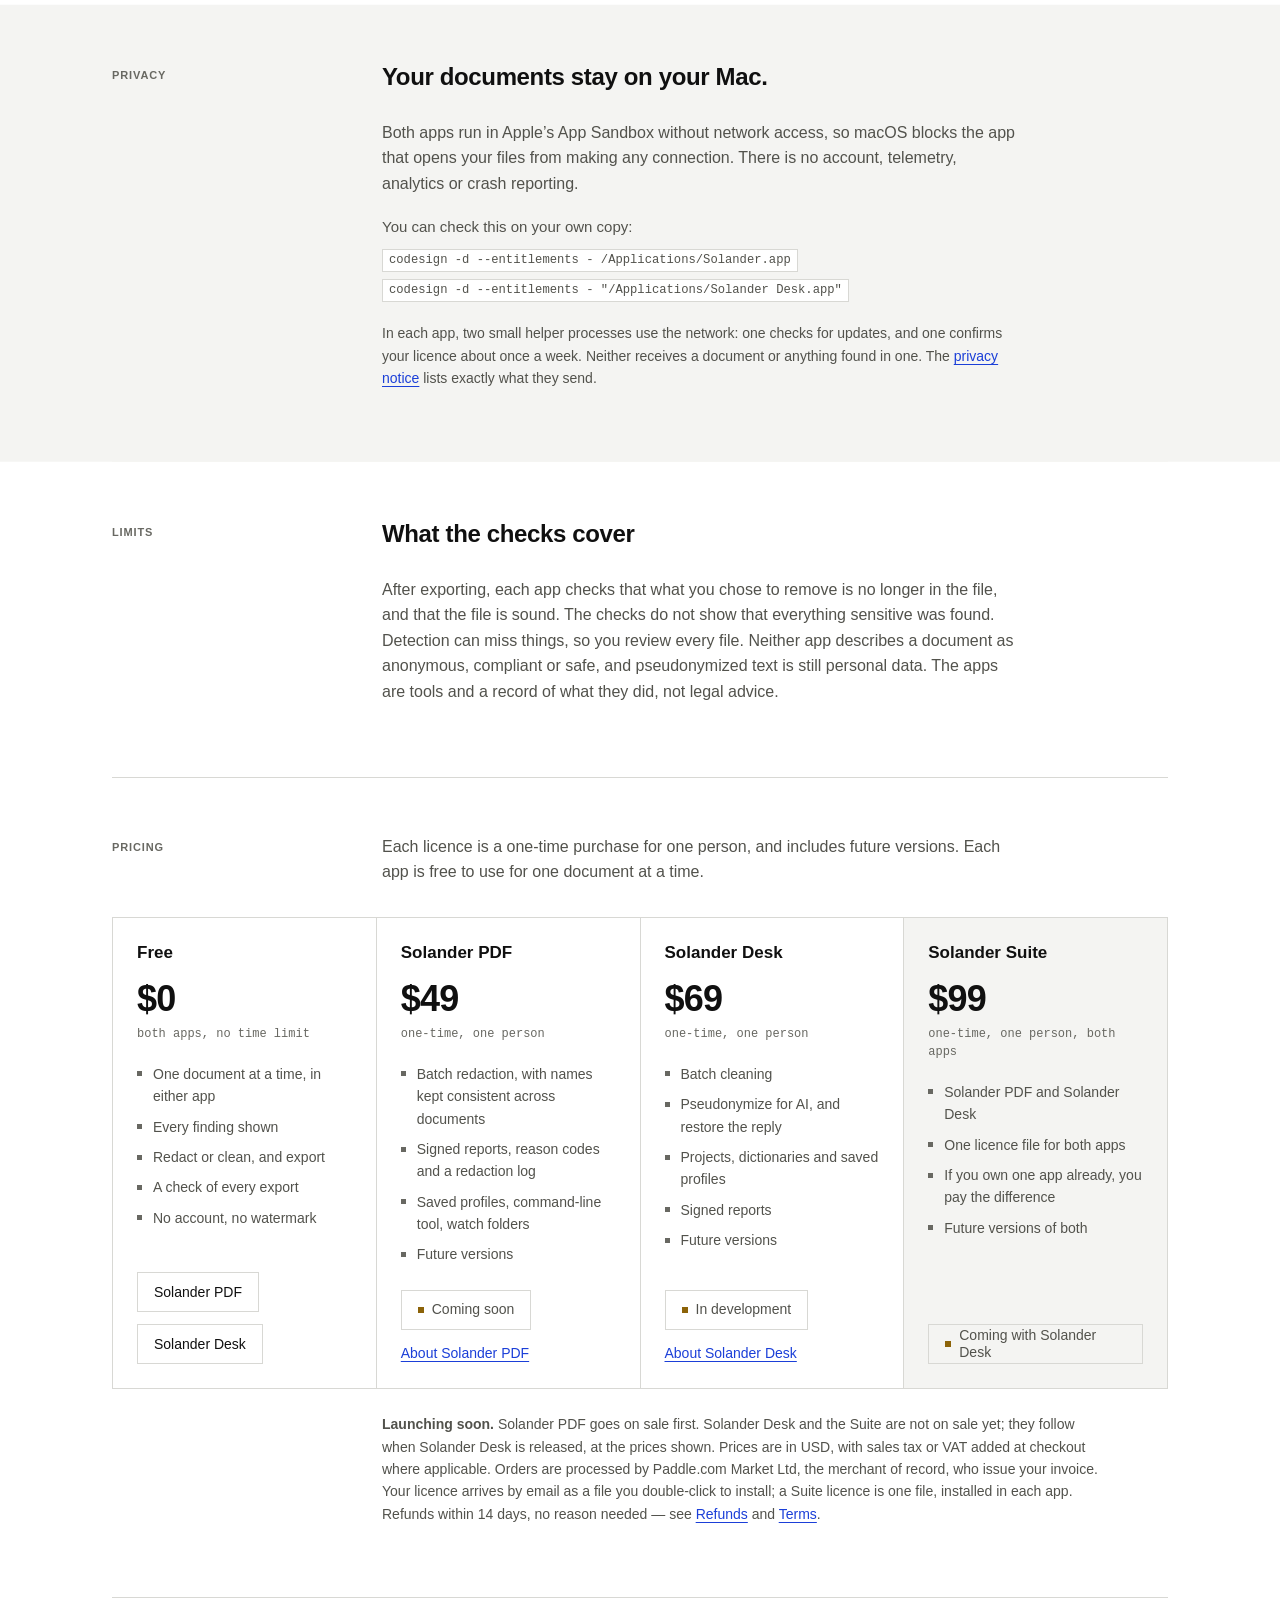
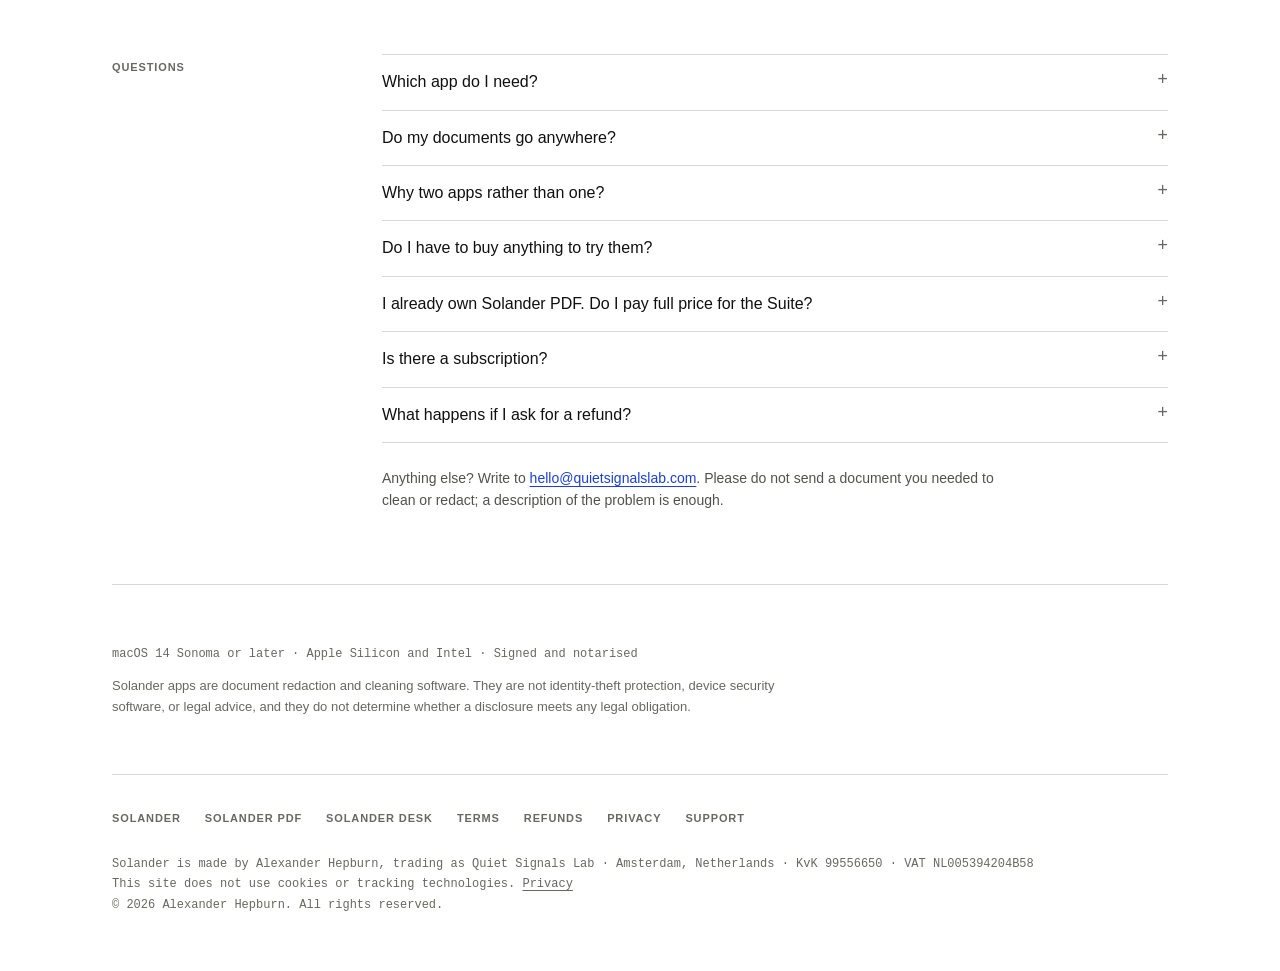
==== commit 7c49ecdf: "Plain descriptions and a quieter design Copy: simple descriptive sentences instead of slogans. Solan" ====
--- a/index.html
+++ b/index.html
@@ -3,9 +3,9 @@
 <head>
     <meta charset="UTF-8">
     <meta name="viewport" content="width=device-width, initial-scale=1.0">
-    <meta name="description" content="Solander is a family of Mac apps for sharing documents without what is hidden in them. Solander PDF redacts PDFs and scans; Solander Desk cleans Word, Excel and LibreOffice files and keeps them editable. Both check their own work, and nothing leaves your Mac.">
+    <meta name="description" content="Solander is two Mac apps for preparing documents before you share them. Solander PDF redacts PDFs, scans and images and shows the metadata and hidden content they contain. Solander Desk removes hidden content from Word, Excel and LibreOffice documents and keeps them editable. Both work entirely on your Mac.">
     <meta name="author" content="Quiet Signals Lab">
-    <title>Solander — share documents, not what is hidden in them</title>
+    <title>Solander — redact PDFs and clean Office documents on your Mac</title>
 
     <link rel="icon" type="image/svg+xml" href="/assets/favicon.svg">
     <link rel="stylesheet" href="/styles.css">
@@ -30,124 +30,129 @@
 <main class="sl">
 
     <!-- Hero -->
-    <section class="sl-hero">
+    <section class="sl-hero sl-hero-text">
         <div>
-            <p class="sl-eyebrow">Document privacy for macOS</p>
-            <h1>Share the document. Not what&rsquo;s hidden in it.</h1>
-            <p class="sl-lede">Solander is a family of Mac apps that find what a document carries beneath the surface, remove what you choose, and then re-read their own output to check it worked. Everything happens on your Mac.</p>
+            <p class="sl-eyebrow">Mac apps for document privacy</p>
+            <h1>Redact PDFs and clean Office documents on your Mac.</h1>
+            <p class="sl-lede">Solander is two apps for preparing documents before you share them. Solander PDF redacts PDFs, scans and images, and shows the metadata and hidden content each file contains. Solander Desk removes hidden content from Word, Excel and LibreOffice documents and keeps them editable. Both check the file after exporting it, and neither sends your documents anywhere.</p>
             <div class="sl-cta">
-                <a href="/pdf/" class="appstore-badge">Solander PDF</a>
-                <a href="/desk/" class="appstore-badge">Solander Desk</a>
-                <a href="#pricing" class="sl-btn-quiet">See pricing</a>
-            </div>
-            <p class="sl-fine">Launching soon. Each app is free for one document at a time &mdash; no account, no time limit, no watermark.</p>
-        </div>
-
-        <!-- Two documents: a page with redactions for Solander PDF, a draft with a tracked
-             deletion and a comment for Solander Desk, and the check they share. Drawn rather
-             than screenshotted, so it cannot misrepresent either interface. -->
-        <div class="sl-hero-art" aria-hidden="true">
-            <svg viewBox="0 0 320 400" xmlns="http://www.w3.org/2000/svg">
-                <!-- Behind: an editable draft, with a tracked deletion and a comment -->
-                <rect x="100.5" y="12.5" width="199" height="260" fill="#FFFFFF" stroke="#D8D8D4"/>
-                <g fill="#D8D8D4">
-                    <rect x="124" y="36" width="152" height="6"/>
-                    <rect x="236" y="72" width="40" height="6"/>
-                    <rect x="236" y="90" width="40" height="6"/>
-                </g>
-                <line x1="200" y1="39" x2="280" y2="39" stroke="#101010" stroke-width="1.5"/>
-                <rect x="236.5" y="120.5" width="48" height="32" fill="#FFFFFF" stroke="#101010"/>
-                <rect x="243" y="129" width="34" height="4" fill="#D8D8D4"/>
-                <rect x="243" y="139" width="22" height="4" fill="#D8D8D4"/>
-                <!-- In front: a page with its redactions -->
-                <rect x="20.5" y="60.5" width="199" height="267" fill="#FFFFFF" stroke="#D8D8D4"/>
-                <rect x="40" y="84" width="96" height="10" fill="#C8C8C3"/>
-                <g fill="#D8D8D4">
-                    <rect x="40" y="116" width="160" height="6"/>
-                    <rect x="40" y="134" width="70" height="6"/>
-                    <rect x="40" y="152" width="160" height="6"/>
-                    <rect x="96" y="170" width="104" height="6"/>
-                    <rect x="40" y="206" width="160" height="6"/>
-                    <rect x="40" y="224" width="96" height="6"/>
-                    <rect x="40" y="260" width="160" height="6"/>
-                    <rect x="40" y="278" width="110" height="6"/>
-                </g>
-                <g fill="#000000">
-                    <rect x="118" y="132" width="82" height="10"/>
-                    <rect x="40" y="168" width="48" height="10"/>
-                    <rect x="144" y="222" width="56" height="10"/>
-                </g>
-                <rect x="114" y="128" width="90" height="18" fill="none" stroke="#1B3FD8" stroke-width="2"/>
-                <rect x="28" y="278" width="6" height="6" fill="#8C6309"/>
-                <rect x="20" y="344" width="280" height="36" fill="#101010"/>
-                <text x="36" y="366" fill="#FFFFFF" font-family="ui-monospace, SF Mono, Menlo, monospace" font-size="11" letter-spacing="1.2">RE-READ AFTER EVERY EXPORT</text>
-            </svg>
-        </div>
-    </section>
-
-    <!-- The two apps -->
+                <a href="/pdf/" class="sl-btn-quiet">Solander PDF</a>
+                <a href="/desk/" class="sl-btn-quiet">Solander Desk</a>
+            </div>
+            <p class="sl-fine">Launching soon. Each app is free for one document at a time, with no account and no time limit.</p>
+        </div>
+    </section>
+
+    <!-- The two apps. The drawings are the apps' own marks, not screenshots, so they cannot
+         misrepresent either interface: black redactions and a blue selection for PDF; a tracked
+         deletion, a comment and a hidden column for Desk. -->
     <section class="sl-section" id="apps">
-        <p class="sl-kicker">Two apps, one promise</p>
-        <h2>One redacts what goes out as a PDF. One cleans what has to stay editable. Both check their own work.</h2>
-        <div class="sl-grid">
+        <p class="sl-kicker">The apps</p>
+        <h2>Choose the app by the kind of file you are sharing.</h2>
+        <div class="sl-apps">
             <article class="sl-card">
+                <div class="sl-card-art" aria-hidden="true">
+                    <svg viewBox="0 0 320 340" xmlns="http://www.w3.org/2000/svg">
+                        <rect x="20.5" y="12.5" width="279" height="315" fill="#FFFFFF" stroke="#D8D8D4"/>
+                        <rect x="48" y="44" width="132" height="10" fill="#C8C8C3"/>
+                        <g fill="#D8D8D4">
+                            <rect x="48" y="80" width="224" height="6"/>
+                            <rect x="48" y="98" width="104" height="6"/>
+                            <rect x="48" y="116" width="224" height="6"/>
+                            <rect x="112" y="134" width="160" height="6"/>
+                            <rect x="48" y="170" width="224" height="6"/>
+                            <rect x="48" y="188" width="118" height="6"/>
+                            <rect x="48" y="206" width="224" height="6"/>
+                            <rect x="48" y="242" width="150" height="6"/>
+                            <rect x="48" y="260" width="224" height="6"/>
+                            <rect x="48" y="278" width="96" height="6"/>
+                        </g>
+                        <g fill="#000000">
+                            <rect x="160" y="96" width="112" height="10"/>
+                            <rect x="48" y="132" width="56" height="10"/>
+                            <rect x="174" y="186" width="98" height="10"/>
+                            <rect x="206" y="240" width="66" height="10"/>
+                        </g>
+                        <rect x="156" y="92" width="120" height="18" fill="none" stroke="#1B3FD8" stroke-width="2"/>
+                    </svg>
+                </div>
                 <p class="sl-eyebrow">Solander PDF</p>
-                <h3>Redaction you can prove</h3>
-                <p>For PDFs, scans and images that are going out for good. Every page is rebuilt from scratch with the redactions painted in, so nothing is left underneath &mdash; then the new file is read again to check every redaction held. A signed record says what was removed and what could not be read.</p>
-                <a href="/pdf/" class="sl-card-link">Solander PDF &rarr;</a>
+                <h3>Redaction and metadata review for PDFs, scans and images</h3>
+                <p class="sl-use">Use it when the document you share will be a PDF.</p>
+                <ul>
+                    <li>Finds names, email addresses, phone numbers, ID numbers and dates for you to review, including on scanned pages.</li>
+                    <li>Lists the metadata and hidden content in the original: author and title fields, earlier saved versions, attachments, comments, form data, scripts and location data in images.</li>
+                    <li>Exports a new PDF built from page images, so none of that is carried over, and reads it again to check every redaction.</li>
+                    <li>With a licence: signed reports of what was removed and checked, batch processing and a command-line tool.</li>
+                </ul>
+                <a href="/pdf/" class="sl-card-link">About Solander PDF</a>
             </article>
             <article class="sl-card">
+                <div class="sl-card-art" aria-hidden="true">
+                    <svg viewBox="0 0 320 340" xmlns="http://www.w3.org/2000/svg">
+                        <rect x="20.5" y="12.5" width="279" height="315" fill="#FFFFFF" stroke="#D8D8D4"/>
+                        <rect x="48" y="44" width="132" height="10" fill="#C8C8C3"/>
+                        <g fill="#D8D8D4">
+                            <rect x="48" y="80" width="170" height="6"/>
+                            <rect x="48" y="98" width="96" height="6"/>
+                            <rect x="152" y="98" width="66" height="6"/>
+                            <rect x="48" y="116" width="170" height="6"/>
+                            <rect x="48" y="152" width="170" height="6"/>
+                            <rect x="48" y="170" width="120" height="6"/>
+                        </g>
+                        <line x1="148" y1="101" x2="222" y2="101" stroke="#101010" stroke-width="1.5"/>
+                        <rect x="230.5" y="92.5" width="54" height="36" fill="#FFFFFF" stroke="#101010"/>
+                        <rect x="238" y="102" width="38" height="4" fill="#D8D8D4"/>
+                        <rect x="238" y="112" width="26" height="4" fill="#D8D8D4"/>
+                        <g stroke="#D8D8D4" fill="none">
+                            <rect x="48.5" y="208.5" width="224" height="84"/>
+                            <line x1="48" y1="236.5" x2="272" y2="236.5"/>
+                            <line x1="48" y1="264.5" x2="272" y2="264.5"/>
+                            <line x1="123.5" y1="208" x2="123.5" y2="292"/>
+                            <line x1="198.5" y1="208" x2="198.5" y2="292"/>
+                        </g>
+                        <rect x="199" y="209" width="73" height="83" fill="#ECECE8"/>
+                        <rect x="144" y="92" width="82" height="18" fill="none" stroke="#1B3FD8" stroke-width="2"/>
+                    </svg>
+                </div>
                 <p class="sl-eyebrow">Solander Desk</p>
-                <h3>Clean files you can still edit</h3>
-                <p>For Word, Excel and LibreOffice files that are still being worked on. Finds tracked changes, comments, authors, hidden sheets, cached data and cropped-away pictures; removes what you choose; and keeps the file editable. It can also swap names for placeholders before you paste a document into an AI chat, and put them back in the answer.</p>
-                <a href="/desk/" class="sl-card-link">Solander Desk &rarr;</a>
+                <h3>Hidden content in Word, Excel and LibreOffice documents</h3>
+                <p class="sl-use">Use it when the document has to stay editable.</p>
+                <ul>
+                    <li>Finds tracked changes, comments, author names, hidden sheets, rows and columns, cached data, links to other files and cropped-out parts of images.</li>
+                    <li>Removes what you choose and keeps the document editable in Word, Excel or LibreOffice.</li>
+                    <li>Checks the exported file again from disk before handing it to you.</li>
+                    <li>With a licence: replaces names with placeholders before you paste a document into an AI assistant, and puts them back in the reply. Batch cleaning.</li>
+                </ul>
+                <a href="/desk/" class="sl-card-link">About Solander Desk</a>
             </article>
         </div>
-    </section>
-
-    <!-- Which one -->
-    <section class="sl-section" id="which">
-        <p class="sl-kicker">Which one do I need?</p>
-        <h2>It depends on whether the file has to stay editable.</h2>
-        <table class="sl-which">
-            <thead>
-                <tr><th>You are about to&hellip;</th><th>Use</th></tr>
-            </thead>
-            <tbody>
-                <tr><td>Publish or disclose a document, or answer a records request</td><td>Solander PDF</td></tr>
-                <tr><td>Redact a scan, a photographed page or a screenshot</td><td>Solander PDF</td></tr>
-                <tr><td>Send a draft contract without its tracked changes and internal comments</td><td>Solander Desk</td></tr>
-                <tr><td>Send a client a workbook without its hidden sheets, pivot data or links to other clients&rsquo; files</td><td>Solander Desk</td></tr>
-                <tr><td>Paste a contract or a spreadsheet into ChatGPT or Claude without the real names, then restore them in the answer</td><td>Solander Desk</td></tr>
-                <tr><td>More than one of these</td><td>Solander Suite</td></tr>
-            </tbody>
-        </table>
     </section>
 
     <!-- Privacy -->
     <section class="sl-section sl-band">
-        <p class="sl-kicker">Private by design</p>
-        <h2>Your documents never leave your Mac.</h2>
+        <p class="sl-kicker">Privacy</p>
+        <h2>Your documents stay on your Mac.</h2>
         <div class="sl-body">
-            <p>That is enforced by macOS, not promised by us. Both apps run in Apple&rsquo;s App Sandbox <strong>without</strong> network access, so the operating system refuses any outbound connection from the app that opens your files. No account, no telemetry, no analytics, no crash reporting.</p>
-            <p class="sl-verify">Check it on your own copy:<br><code>codesign -d --entitlements - /Applications/Solander.app</code><br><code>codesign -d --entitlements - &quot;/Applications/Solander Desk.app&quot;</code></p>
-            <p class="sl-small">In each app, two small helper processes do use the network &mdash; one checks for updates, one confirms your licence about once a week. Neither ever receives a document or anything found in one. <a href="/privacy.html">Exactly what they send</a>.</p>
-        </div>
-    </section>
-
-    <!-- Honest limits -->
+            <p>Both apps run in Apple&rsquo;s App Sandbox without network access, so macOS blocks the app that opens your files from making any connection. There is no account, telemetry, analytics or crash reporting.</p>
+            <p class="sl-verify">You can check this on your own copy:<br><code>codesign -d --entitlements - /Applications/Solander.app</code><br><code>codesign -d --entitlements - &quot;/Applications/Solander Desk.app&quot;</code></p>
+            <p class="sl-small">In each app, two small helper processes use the network: one checks for updates, and one confirms your licence about once a week. Neither receives a document or anything found in one. The <a href="/privacy.html">privacy notice</a> lists exactly what they send.</p>
+        </div>
+    </section>
+
+    <!-- Limits -->
     <section class="sl-section">
-        <p class="sl-kicker">Plain about their limits</p>
-        <h2>What a passing check means &mdash; and what it does not.</h2>
+        <p class="sl-kicker">Limits</p>
+        <h2>What the checks cover</h2>
         <div class="sl-body">
-            <p>It means what you chose to remove is gone, and the file you received is sound. It does <strong>not</strong> mean everything sensitive was found. Detection is best-effort and misses things, which is why you review every file, and why neither app ever calls a document anonymous, compliant, safe or clean. Pseudonymized text is still personal data. These are tools for the work and a record of what they did, not a substitute for judgement or legal advice.</p>
+            <p>After exporting, each app checks that what you chose to remove is no longer in the file, and that the file is sound. The checks do not show that everything sensitive was found. Detection can miss things, so you review every file. Neither app describes a document as anonymous, compliant or safe, and pseudonymized text is still personal data. The apps are tools and a record of what they did, not legal advice.</p>
         </div>
     </section>
 
     <!-- Pricing -->
     <section class="sl-section" id="pricing">
         <p class="sl-kicker">Pricing</p>
-        <h2>Bought once. No subscription. Each app on its own, or both together.</h2>
+        <p class="sl-intro">Each licence is a one-time purchase for one person, and includes future versions. Each app is free to use for one document at a time.</p>
         <div class="sl-plans sl-plans-wide">
             <div class="sl-plan">
                 <h3>Free</h3>
@@ -157,7 +162,7 @@
                     <li>One document at a time, in either app</li>
                     <li>Every finding shown</li>
                     <li>Redact or clean, and export</li>
-                    <li>Verification of every export</li>
+                    <li>A check of every export</li>
                     <li>No account, no watermark</li>
                 </ul>
                 <div class="sl-plan-action">
@@ -169,51 +174,51 @@
             <div class="sl-plan">
                 <h3>Solander PDF</h3>
                 <p class="sl-price">$49</p>
-                <p class="sl-price-sub">once, for one person</p>
+                <p class="sl-price-sub">one-time, one person</p>
                 <ul>
                     <li>Batch redaction, with names kept consistent across documents</li>
                     <li>Signed reports, reason codes and a redaction log</li>
                     <li>Saved profiles, command-line tool, watch folders</li>
-                    <li>Every future version</li>
+                    <li>Future versions</li>
                 </ul>
                 <div class="sl-plan-action">
                     <!-- AT LAUNCH (Paddle): replace the element below with
                            <a href="https://..." class="appstore-badge">Buy $49</a>
                          using the Paddle hosted checkout link plus ?price_id=<id> for the Solander PDF price. -->
                     <span class="sl-soon">Coming soon</span>
-                    <a href="/pdf/">More about Solander PDF</a>
+                    <a href="/pdf/">About Solander PDF</a>
                 </div>
             </div>
 
             <div class="sl-plan">
                 <h3>Solander Desk</h3>
                 <p class="sl-price">$69</p>
-                <p class="sl-price-sub">once, for one person</p>
+                <p class="sl-price-sub">one-time, one person</p>
                 <ul>
                     <li>Batch cleaning</li>
-                    <li>Pseudonymize for AI, and restore the answer</li>
+                    <li>Pseudonymize for AI, and restore the reply</li>
                     <li>Projects, dictionaries and saved profiles</li>
                     <li>Signed reports</li>
-                    <li>Every future version</li>
+                    <li>Future versions</li>
                 </ul>
                 <div class="sl-plan-action">
                     <!-- AT LAUNCH (Paddle): replace the element below with
                            <a href="https://..." class="appstore-badge">Buy $69</a>
                          using the Paddle hosted checkout link plus ?price_id=<id> for the Solander Desk price. -->
                     <span class="sl-soon">In development</span>
-                    <a href="/desk/">More about Solander Desk</a>
+                    <a href="/desk/">About Solander Desk</a>
                 </div>
             </div>
 
             <div class="sl-plan sl-plan-main">
                 <h3>Solander Suite</h3>
                 <p class="sl-price">$99</p>
-                <p class="sl-price-sub">once, for one person, both apps</p>
+                <p class="sl-price-sub">one-time, one person, both apps</p>
                 <ul>
                     <li>Solander PDF and Solander Desk</li>
-                    <li>One licence file that works in both</li>
-                    <li>Own one already? Pay the difference</li>
-                    <li>Every future version of both</li>
+                    <li>One licence file for both apps</li>
+                    <li>If you own one app already, you pay the difference</li>
+                    <li>Future versions of both</li>
                 </ul>
                 <div class="sl-plan-action">
                     <!-- AT LAUNCH (Paddle): replace the element below with
@@ -233,19 +238,22 @@
     <!-- FAQ -->
     <section class="sl-section" id="faq">
         <p class="sl-kicker">Questions</p>
-        <h2>Frequently asked</h2>
         <div class="sl-faq">
+            <details>
+                <summary>Which app do I need?</summary>
+                <p>If the result will be a PDF &mdash; a disclosure, a published document, a scan or a screenshot &mdash; use Solander PDF. If the file has to stay a Word, Excel or LibreOffice document, for example a draft contract or a workbook you send to a client, use Solander Desk. If you do both, the Suite covers both apps.</p>
+            </details>
             <details>
                 <summary>Do my documents go anywhere?</summary>
                 <p>No. In both apps, the app that opens them has no network access, enforced by macOS. Update checks and licence confirmation run in separate helper processes that never receive document data.</p>
             </details>
             <details>
                 <summary>Why two apps rather than one?</summary>
-                <p>Because the two jobs pull in opposite directions. Solander PDF makes a document safe to release by rebuilding every page as an image, so nothing is left underneath &mdash; and the result is no longer editable. Solander Desk keeps a Word, Excel or LibreOffice file editable, so it has to work inside the file&rsquo;s own structure and check every part of it. Each app does one of these well; the Suite gives you both.</p>
+                <p>The two jobs work differently. Solander PDF rebuilds every page as an image, so nothing is left underneath, and the result is no longer editable. Solander Desk keeps a Word, Excel or LibreOffice file editable, so it works inside the file&rsquo;s own structure and checks every part of it.</p>
             </details>
             <details>
                 <summary>Do I have to buy anything to try them?</summary>
-                <p>No. Each app is free for one document at a time, with no time limit and no account: every finding shown, the export, and the check afterwards. A licence adds working on many documents at once, the exportable evidence, and automation &mdash; and in Solander Desk, pseudonymizing for AI.</p>
+                <p>No. Each app is free for one document at a time, with no time limit and no account. A licence adds working on many documents at once, signed reports and automation, and in Solander Desk, pseudonymizing for AI.</p>
             </details>
             <details>
                 <summary>I already own Solander PDF. Do I pay full price for the Suite?</summary>
@@ -253,23 +261,17 @@
             </details>
             <details>
                 <summary>Is there a subscription?</summary>
-                <p>No. A licence is bought once and includes every future version. About once a week a helper process confirms the purchase has not been refunded; if it cannot reach us, the licensed features keep working for 30 days, and a Mac that is never online can be activated offline.</p>
+                <p>No. A licence is bought once and includes future versions. About once a week a helper process confirms the purchase has not been refunded; if it cannot reach us, the licensed features keep working for 30 days, and a Mac that is never online can be activated offline.</p>
             </details>
             <details>
                 <summary>What happens if I ask for a refund?</summary>
-                <p>The licence is deactivated and the licensed features stop. Free mode keeps working exactly as before, and everything you have already produced is untouched. See <a href="/refunds.html">Refunds</a>.</p>
-            </details>
-        </div>
-        <p class="sl-support">Anything else? Write to <a href="mailto:hello@quietsignalslab.com?subject=Solander">hello@quietsignalslab.com</a>. Please do not send a document you needed to clean or redact &mdash; a description of the problem is enough.</p>
-    </section>
-
-    <!-- Closing call to action -->
+                <p>The licence is deactivated and the licensed features stop. Free mode keeps working as before, and everything you have already produced is untouched. See <a href="/refunds.html">Refunds</a>.</p>
+            </details>
+        </div>
+        <p class="sl-support">Anything else? Write to <a href="mailto:hello@quietsignalslab.com?subject=Solander">hello@quietsignalslab.com</a>. Please do not send a document you needed to clean or redact; a description of the problem is enough.</p>
+    </section>
+
     <section class="sl-final">
-        <h2>Try them on your own documents.</h2>
-        <div class="sl-cta">
-            <a href="/pdf/" class="appstore-badge">Solander PDF</a>
-            <a href="/desk/" class="appstore-badge">Solander Desk</a>
-        </div>
         <p class="sl-fine">macOS 14 Sonoma or later &middot; Apple Silicon and Intel &middot; Signed and notarised</p>
         <p class="sl-category">Solander apps are document redaction and cleaning software. They are not identity-theft protection, device security software, or legal advice, and they do not determine whether a disclosure meets any legal obligation.</p>
     </section>
--- a/styles.css
+++ b/styles.css
@@ -4,17 +4,16 @@
  * repo), so the tokens below are the app's, value for value, in both appearances. Change one
  * there, change it here.
  *
- * The rules, carried over from the app and read through Bauhaus:
- * - Colour carries meaning, never mood. Ink and paper do the work. Blue is what you can act on
- *   (links, focus; in the app, your selection). Amber is "look at this, not yet" (in the app,
- *   text nobody could read). Red is a failure and appears only when something failed.
+ * The rules, carried over from the app:
+ * - Quiet. Hierarchy comes from weight, size and space, not from contrast. Headings are
+ *   modest, paragraphs are secondary ink, and there are no large black areas.
+ * - Colour carries meaning, never mood. Blue is what you can act on (links, focus; in the app,
+ *   your selection). Amber is "not yet" (in the app, text nobody could read). Red is a failure.
  * - One grid: twelve columns, and a 4px module under every dimension.
- * - Type from the system, as in the app: SF Pro for words, SF Mono for machine data and
- *   numbers. Hierarchy from weight, case and space. Nothing loaded from anywhere.
- * - No ornament: no shadows, gradients or rounded corners. Planes are separated by rules: a
- *   heavy ink rule opens a section, a hairline divides within one.
- * - The motif is the redaction itself: a black rectangle. The square marker is the app's
- *   finding marker.
+ * - Type from the system, as in the app: SF Pro for words, SF Mono for machine data. Nothing
+ *   loaded from anywhere.
+ * - No ornament: no shadows, gradients or rounded corners. Planes are separated by hairlines,
+ *   or set on the app's ground grey.
  */
 
 :root {
@@ -37,8 +36,7 @@
     --mono: ui-monospace, "SF Mono", SFMono-Regular, Menlo, Consolas, monospace;
 
     --gutter: 32px;
-    --max: 1200px;
-    --heavy: 4px;
+    --max: 1120px;
 }
 
 @media (prefers-color-scheme: dark) {
@@ -66,12 +64,11 @@
 body {
     background: var(--paper);
     color: var(--ink);
-    font: 400 17px/1.55 var(--sans);
+    font: 400 16px/1.6 var(--sans);
     -webkit-font-smoothing: antialiased;
 }
 
 a { color: var(--selected); text-decoration: underline; text-underline-offset: 3px; text-decoration-thickness: 1px; }
-a:hover { text-decoration-thickness: 2px; }
 :focus-visible { outline: 2px solid var(--selected); outline-offset: 2px; }
 
 strong { font-weight: 600; }
@@ -86,16 +83,16 @@
 }
 
 /* The app's section label: uppercase, tracked, semibold, secondary ink. */
-.sl-kicker, .sl-eyebrow, .page-label, .nav-links a, .footer-links a, .sl-which th, .sl-tag {
-    font: 600 12px/1.4 var(--sans);
+.sl-kicker, .sl-eyebrow, .page-label, .nav-links a, .footer-links a, .sl-tag {
+    font: 600 11px/1.4 var(--sans);
     letter-spacing: 0.08em;
     text-transform: uppercase;
-    color: var(--ink-2);
+    color: var(--ink-3);
 }
 
 /* ---- Header ---------------------------------------------------------------------- */
 
-header { border-bottom: 1px solid var(--rule); background: var(--paper); }
+header { border-bottom: 1px solid var(--rule); }
 
 nav {
     max-width: var(--max);
@@ -112,14 +109,13 @@
 .nav-brand {
     display: inline-flex;
     align-items: center;
-    gap: 10px;
-    font: 700 17px/1 var(--display);
-    letter-spacing: -0.01em;
+    gap: 8px;
+    font: 600 16px/1 var(--display);
     color: var(--ink);
     text-decoration: none;
 }
 /* A redaction: the brand mark is the thing the product makes. */
-.nav-brand::before { content: ""; width: 20px; height: 10px; background: var(--ink); }
+.nav-brand::before { content: ""; width: 14px; height: 7px; background: var(--ink); }
 
 .nav-links { list-style: none; display: flex; flex-wrap: wrap; gap: 4px 24px; }
 .nav-links a { text-decoration: none; display: inline-block; padding: 8px 0; }
@@ -127,31 +123,14 @@
 
 /* ---- Page frame ------------------------------------------------------------------ */
 
-main.sl {
-    max-width: var(--max);
-    margin: 0 auto;
-    padding: 0 var(--gutter);
-    counter-reset: section;
-}
-
-h1, h2, h3 { font-family: var(--display); color: inherit; text-wrap: balance; }
-
-h1 {
-    font-size: clamp(2.5rem, 1.5rem + 4vw, 4.75rem);
-    font-weight: 700;
-    line-height: 1.02;
-    letter-spacing: -0.035em;
-}
-
-h2 {
-    font-size: clamp(1.75rem, 1.25rem + 1.5vw, 2.5rem);
-    font-weight: 700;
-    line-height: 1.1;
-    letter-spacing: -0.025em;
-    max-width: 26ch;
-}
-
-h3 { font-size: 1.125rem; font-weight: 600; line-height: 1.3; letter-spacing: -0.01em; }
+main.sl { max-width: var(--max); margin: 0 auto; padding: 0 var(--gutter); }
+
+h1, h2, h3 { font-family: var(--display); font-weight: 600; color: var(--ink); text-wrap: balance; }
+h1 { font-size: clamp(1.875rem, 1.4rem + 1.6vw, 2.625rem); line-height: 1.15; letter-spacing: -0.02em; }
+h2 { font-size: 1.5rem; line-height: 1.25; letter-spacing: -0.015em; }
+h3 { font-size: 1.0625rem; line-height: 1.35; }
+
+p, li { color: var(--ink-2); }
 
 /* ---- Hero ------------------------------------------------------------------------ */
 
@@ -160,143 +139,126 @@
     grid-template-columns: repeat(12, minmax(0, 1fr));
     column-gap: 24px;
     align-items: center;
-    padding: 80px 0 96px;
+    padding: 72px 0 80px;
 }
 .sl-hero > :first-child { grid-column: 1 / 8; }
-.sl-hero-art { grid-column: 8 / -1; }
-
-.sl-eyebrow { margin-bottom: 20px; }
-.sl-hero h1 { margin-bottom: 28px; }
-
-.sl-lede { font-size: 1.25rem; line-height: 1.5; max-width: 34em; }
-
-.sl-cta { display: flex; flex-wrap: wrap; gap: 12px; margin-top: 36px; }
-
-.sl-fine {
-    font: 400 12px/1.6 var(--mono);
-    color: var(--ink-3);
-    margin-top: 20px;
-    max-width: 48em;
-}
-
-/* The drawn page sits on the ground, as a document sits on the app's canvas. */
-.sl-hero-art {
-    background: var(--ground);
-    padding: 40px 32px;
-    display: flex;
-    justify-content: center;
-}
-.sl-hero-art svg { width: 100%; max-width: 360px; height: auto; display: block; }
+.sl-hero-art { grid-column: 9 / -1; }
+/* The family page has no drawing in its hero: the two apps below carry one each. */
+.sl-hero-text > :first-child { grid-column: 1 / 10; }
+
+.sl-eyebrow { margin-bottom: 16px; }
+.sl-hero h1 { margin-bottom: 20px; }
+
+.sl-lede { font-size: 1.125rem; line-height: 1.6; max-width: 36em; }
+
+.sl-cta { display: flex; flex-wrap: wrap; gap: 12px; margin-top: 32px; }
+
+.sl-fine { font: 400 12px/1.6 var(--mono); color: var(--ink-3); margin-top: 20px; max-width: 52em; }
+
+/* A drawn page on the ground, as a document sits on the app's canvas. */
+.sl-hero-art, .sl-card-art { background: var(--ground); padding: 32px; display: flex; justify-content: center; }
+.sl-hero-art svg, .sl-card-art svg { width: 100%; max-width: 260px; height: auto; display: block; }
 
 /* ---- Buttons --------------------------------------------------------------------- */
 
-/* Square, flat, one weight of border: the app's SolanderButtonStyle at a size a finger
- * can hit. `.appstore-badge` is the prominent one. */
+/* Square and flat, as the app's SolanderButtonStyle; one prominent action per group. */
 .appstore-badge, .sl-btn-quiet, .sl-soon {
     display: inline-flex;
     align-items: center;
-    gap: 10px;
-    min-height: 44px;
-    padding: 0 20px;
-    font: 500 15px/1.2 var(--sans);
+    gap: 8px;
+    min-height: 40px;
+    padding: 0 16px;
+    font: 500 14px/1.2 var(--sans);
     text-decoration: none;
     border: 1px solid var(--ink);
 }
 .appstore-badge { background: var(--ink); color: var(--paper); }
-.appstore-badge:hover { text-decoration: none; opacity: 0.85; }
+.appstore-badge:hover { opacity: 0.85; }
 .sl-btn-quiet { background: var(--paper); color: var(--ink); border-color: var(--rule); }
-.sl-btn-quiet:hover { border-color: var(--ink); }
-
-/* Where a Buy or Download button will stand. Not a link. Amber, the app's "not yet
- * resolved" colour, on the marker only. */
-.sl-soon { border-color: var(--rule); color: var(--ink-2); cursor: default; }
-.sl-soon::before { content: ""; width: 8px; height: 8px; background: var(--attention); flex: none; }
+.sl-btn-quiet:hover { border-color: var(--ink-3); }
+
+/* Where a Buy or Download button will stand. Not a link. Amber on the marker only. */
+.sl-soon { background: transparent; border-color: var(--rule); color: var(--ink-2); cursor: default; }
+.sl-soon::before { content: ""; width: 6px; height: 6px; background: var(--attention); flex: none; }
 
 /* ---- Sections -------------------------------------------------------------------- */
 
-/* Asymmetric: the numbered label holds the left quarter, the content the rest. */
+/* The label holds the left quarter, the content the rest. */
 .sl-section {
     display: grid;
     grid-template-columns: repeat(12, minmax(0, 1fr));
     column-gap: 24px;
-    border-top: var(--heavy) solid var(--ink);
-    padding: 40px 0 112px;
-    counter-increment: section;
-}
+    border-top: 1px solid var(--rule);
+    padding: 56px 0 72px;
+}
+.sl-section > * { grid-column: 4 / -1; }
+.sl-section > .sl-kicker { grid-column: 1 / 4; padding-top: 6px; padding-right: 24px; }
+.sl-section > h2 { margin-bottom: 12px; }
+.sl-section > h2 + :not(p) { margin-top: 16px; }
+.sl-intro { max-width: 40em; margin-bottom: 32px; }
 /* A page with no hero (the upgrade page) still needs air between the nav and the rule. */
-main.sl > .sl-section:first-child { margin-top: 64px; }
-.sl-section > * { grid-column: 4 / -1; }
-.sl-section > .sl-kicker { grid-column: 1 / 4; padding-top: 10px; padding-right: 24px; }
-.sl-section > h2 { margin-bottom: 48px; }
-
-.sl-kicker::before {
-    content: counter(section, decimal-leading-zero);
-    display: block;
-    font: 500 13px/1 var(--mono);
-    letter-spacing: 0;
-    color: var(--ink);
-    margin-bottom: 12px;
-}
+main.sl > .sl-section:first-child { margin-top: 48px; }
 
 .sl-body { max-width: 40em; }
 .sl-body p + p { margin-top: 16px; }
 
-/* Features: columns under a rule, no boxes. */
-.sl-grid { display: grid; grid-template-columns: repeat(2, minmax(0, 1fr)); gap: 56px 40px; }
-.sl-card { border-top: 2px solid var(--ink); padding-top: 20px; }
-.sl-card .sl-eyebrow { margin-bottom: 12px; font-size: 12px; color: var(--ink-2); }
-.sl-card h3 { margin-bottom: 12px; }
-.sl-card p { color: var(--ink-2); font-size: 16px; }
-.sl-card-link { display: inline-block; margin-top: 20px; font-weight: 500; }
+/* Features: columns under a hairline, no boxes. */
+.sl-grid { display: grid; grid-template-columns: repeat(2, minmax(0, 1fr)); gap: 40px 40px; }
+.sl-card { border-top: 1px solid var(--rule); padding-top: 20px; }
+.sl-card h3 { margin-bottom: 8px; }
+.sl-card p { font-size: 15px; }
+.sl-card-link { display: inline-block; margin-top: 16px; font-size: 15px; }
+
+/* The two apps on the family page: a drawing each, then what the app does. */
+.sl-apps { display: grid; grid-template-columns: repeat(2, minmax(0, 1fr)); gap: 40px; }
+.sl-apps .sl-card { border-top: 0; padding-top: 0; }
+.sl-card-art { margin-bottom: 24px; padding: 28px; }
+.sl-card-art svg { max-width: 200px; }
+.sl-card .sl-eyebrow { margin-bottom: 8px; font-size: 11px; color: var(--ink-3); }
+.sl-card .sl-use { margin-bottom: 16px; }
+.sl-card ul { list-style: none; font-size: 15px; }
+.sl-card li, .sl-plan li { position: relative; padding-left: 16px; }
+.sl-card li + li, .sl-plan li + li { margin-top: 8px; }
+.sl-card li::before, .sl-plan li::before {
+    content: ""; position: absolute; left: 0; top: 0.62em; width: 5px; height: 5px; background: var(--ink-3);
+}
 
 .sl-tag {
     display: inline-block;
-    font-size: 11px;
+    font-size: 10px;
     border: 1px solid var(--rule);
-    padding: 2px 6px;
-    margin-left: 8px;
+    padding: 1px 5px;
+    margin-left: 6px;
     vertical-align: 2px;
 }
 
-/* "Which one do I need?" */
-.sl-which { width: 100%; border-collapse: collapse; font-size: 16px; }
-.sl-which th { text-align: left; padding: 0 0 12px; border-bottom: 2px solid var(--ink); }
-.sl-which td { padding: 16px 0; border-bottom: 1px solid var(--rule); vertical-align: top; }
-.sl-which th:last-child, .sl-which td:last-child { padding-left: 24px; }
-.sl-which td:last-child { font-weight: 600; white-space: nowrap; }
-
-/* Private by design: the one inverted plane, ink edge to edge. */
+/* Privacy: set on the ground, edge to edge. */
 .sl-band {
-    background: var(--ink);
-    color: var(--paper);
-    border-top-color: var(--ink);
-    box-shadow: 0 0 0 100vmax var(--ink);
+    background: var(--ground);
+    border-top-color: transparent;
+    box-shadow: 0 0 0 100vmax var(--ground);
     clip-path: inset(0 -100vmax);
 }
-.sl-band .sl-kicker, .sl-band .sl-kicker::before, .sl-band .sl-small { color: inherit; }
-.sl-band .sl-kicker, .sl-band .sl-small { opacity: 0.72; }
-.sl-band a { color: inherit; }
-/* The band's own edge divides it from what follows; a rule under it would only notch it. */
 .sl-band + .sl-section { border-top-color: transparent; }
-.sl-band code { background: transparent; border-color: color-mix(in srgb, var(--paper) 35%, var(--ink)); }
-
-.sl-verify { font-size: 15px; line-height: 2.1; margin: 24px 0; }
+.sl-band code { background: var(--paper); }
+
+.sl-verify { font-size: 15px; line-height: 2; margin: 20px 0; }
 /* A command is copied whole, so it scrolls inside its box rather than breaking. */
 .sl-verify code { display: inline-block; max-width: 100%; overflow-x: auto; white-space: nowrap; vertical-align: bottom; line-height: 1.6; }
-.sl-small { font-size: 14px; color: var(--ink-2); }
-
-/* How it works: numbered like a poster. */
-.sl-steps { list-style: none; counter-reset: step; display: grid; grid-template-columns: repeat(3, minmax(0, 1fr)); gap: 40px; }
-.sl-steps li { counter-increment: step; border-top: 2px solid var(--ink); padding-top: 16px; }
+.sl-small { font-size: 14px; }
+
+/* How it works. */
+.sl-steps { list-style: none; counter-reset: step; display: grid; grid-template-columns: repeat(3, minmax(0, 1fr)); gap: 32px; }
+.sl-steps li { counter-increment: step; border-top: 1px solid var(--rule); padding-top: 16px; }
 .sl-steps li::before {
-    content: counter(step);
+    content: counter(step, decimal-leading-zero);
     display: block;
-    font: 700 64px/1 var(--display);
-    letter-spacing: -0.04em;
-    margin-bottom: 20px;
-}
-.sl-steps h3 { margin-bottom: 8px; }
-.sl-steps p { color: var(--ink-2); font-size: 16px; }
+    font: 400 12px/1 var(--mono);
+    color: var(--ink-3);
+    margin-bottom: 12px;
+}
+.sl-steps h3 { margin-bottom: 6px; }
+.sl-steps p { font-size: 15px; }
 
 /* ---- Pricing --------------------------------------------------------------------- */
 
@@ -304,7 +266,7 @@
 .sl-plans {
     display: grid;
     grid-template-columns: repeat(3, minmax(0, 1fr));
-    border-top: 2px solid var(--ink);
+    border-top: 1px solid var(--rule);
     border-left: 1px solid var(--rule);
 }
 .sl-plans-wide { grid-template-columns: repeat(4, minmax(0, 1fr)); }
@@ -312,35 +274,19 @@
 .sl-plan {
     display: flex;
     flex-direction: column;
-    padding: 24px 24px 28px;
+    padding: 24px;
     border-right: 1px solid var(--rule);
     border-bottom: 1px solid var(--rule);
 }
-.sl-price {
-    font: 700 56px/1 var(--display);
-    letter-spacing: -0.04em;
-    font-variant-numeric: tabular-nums;
-    margin-top: 20px;
-}
-.sl-price-sub { font: 400 12px/1.5 var(--mono); color: var(--ink-3); margin: 10px 0 24px; }
-
-.sl-plan ul { list-style: none; font-size: 15px; }
-.sl-plan li { position: relative; padding-left: 18px; }
-.sl-plan li + li { margin-top: 8px; }
-.sl-plan li::before { content: ""; position: absolute; left: 0; top: 0.6em; width: 7px; height: 7px; background: currentColor; }
-
-.sl-plan-action { margin-top: auto; padding-top: 28px; display: flex; flex-direction: column; align-items: flex-start; gap: 12px; }
+.sl-price { font: 600 36px/1 var(--display); letter-spacing: -0.02em; color: var(--ink); margin-top: 16px; }
+.sl-price-sub { font: 400 12px/1.5 var(--mono); color: var(--ink-3); margin: 8px 0 20px; }
+.sl-plan ul { list-style: none; font-size: 14px; }
+.sl-plan-action { margin-top: auto; padding-top: 24px; display: flex; flex-direction: column; align-items: flex-start; gap: 12px; }
 .sl-plan-action a:not([class]) { font-size: 14px; }
-
-/* The Suite: the inverted column. */
-.sl-plan-main { background: var(--ink); color: var(--paper); border-color: var(--ink); }
-.sl-plan-main .sl-price-sub { color: inherit; opacity: 0.72; }
-.sl-plan-main a:not([class]) { color: inherit; }
-.sl-plan-main .appstore-badge { background: var(--paper); color: var(--ink); border-color: var(--paper); }
-.sl-plan-main .sl-soon { color: inherit; border-color: color-mix(in srgb, var(--paper) 35%, var(--ink)); }
-
-.sl-note { font-size: 14px; color: var(--ink-2); max-width: 52em; margin-top: 32px; }
-.sl-note strong { color: var(--ink); }
+/* The Suite: set on the ground. */
+.sl-plan-main { background: var(--ground); }
+
+.sl-note { font-size: 14px; max-width: 52em; margin-top: 24px; }
 
 /* ---- FAQ ------------------------------------------------------------------------- */
 
@@ -352,117 +298,111 @@
     display: flex;
     justify-content: space-between;
     gap: 24px;
-    padding: 20px 0;
-    font: 600 17px/1.4 var(--display);
+    padding: 16px 0;
+    font: 500 16px/1.4 var(--sans);
+    color: var(--ink);
 }
 .sl-faq summary::-webkit-details-marker { display: none; }
-.sl-faq summary::after { content: "+"; font: 400 22px/1 var(--mono); }
+.sl-faq summary::after { content: "+"; font: 400 18px/1 var(--mono); color: var(--ink-3); }
 .sl-faq details[open] summary::after { content: "\2212"; }
-.sl-faq details p { color: var(--ink-2); max-width: 44em; padding-bottom: 24px; }
-.sl-support { font-size: 15px; color: var(--ink-2); margin-top: 32px; max-width: 46em; }
+.sl-faq details p { max-width: 44em; padding-bottom: 20px; font-size: 15px; }
+.sl-support { font-size: 14px; margin-top: 24px; max-width: 46em; }
 
 /* ---- Closing --------------------------------------------------------------------- */
 
-.sl-final { border-top: var(--heavy) solid var(--ink); padding: 96px 0 112px; }
-.sl-final h2 { font-size: clamp(2.25rem, 1.4rem + 3vw, 4rem); letter-spacing: -0.035em; max-width: 18ch; }
-.sl-final .sl-cta { margin-top: 32px; }
-.sl-category { font-size: 13px; color: var(--ink-3); max-width: 52em; margin-top: 40px; }
+.sl-final { border-top: 1px solid var(--rule); padding: 40px 0 56px; }
+.sl-category { font-size: 13px; color: var(--ink-3); max-width: 52em; margin-top: 12px; }
 
 /* ---- Forms (the upgrade page) ---------------------------------------------------- */
 
-.sl-form { display: grid; gap: 8px; max-width: 26rem; margin-top: 40px; }
-.sl-form label { font-size: 14px; font-weight: 600; margin-top: 12px; }
+.sl-form { display: grid; gap: 8px; max-width: 26rem; margin-top: 32px; }
+.sl-form label { font-size: 14px; font-weight: 500; color: var(--ink); margin-top: 12px; }
 .sl-form input {
     font: 400 16px/1.4 var(--sans);
-    padding: 11px 12px;
+    padding: 9px 12px;
     border: 1px solid var(--rule);
     border-radius: 0;
     background: var(--paper);
     color: var(--ink);
 }
 .sl-form input:focus { outline: 2px solid var(--selected); outline-offset: -1px; border-color: var(--selected); }
-.sl-form button { justify-self: start; margin-top: 20px; cursor: pointer; }
+.sl-form button { justify-self: start; margin-top: 16px; cursor: pointer; }
 .sl-form button:disabled { opacity: 0.6; cursor: default; }
 .sl-form [role="alert"] { color: var(--failure); font-size: 15px; margin-top: 8px; }
 
 /* ---- Legal pages ----------------------------------------------------------------- */
 
-.prose { max-width: var(--max); margin: 0 auto; padding: 64px var(--gutter) 112px; }
+.prose { max-width: var(--max); margin: 0 auto; padding: 56px var(--gutter) 96px; }
 .prose > * { max-width: 44rem; }
-.prose .page-label { margin-bottom: 16px; }
-.prose h1 { font-size: clamp(2.25rem, 1.6rem + 2.4vw, 3.5rem); margin-bottom: 16px; max-width: 16em; }
+.prose .page-label { margin-bottom: 12px; }
+.prose h1 { margin-bottom: 12px; }
 .prose .page-meta {
     font: 400 12px/1.6 var(--mono);
     color: var(--ink-3);
-    padding-bottom: 32px;
-    border-bottom: var(--heavy) solid var(--ink);
-    max-width: none;
-    margin-bottom: 40px;
-}
-.prose .lede { font-size: 1.1875rem; line-height: 1.55; margin-bottom: 16px; }
+    padding-bottom: 28px;
+    border-bottom: 1px solid var(--rule);
+    margin-bottom: 32px;
+}
+.prose .lede { font-size: 1.0625rem; color: var(--ink); margin-bottom: 16px; }
 /* The app's SectionLabel: uppercase, tracked, hairline beneath. */
 .prose h2 {
-    font: 600 12px/1.4 var(--sans);
+    font: 600 11px/1.4 var(--sans);
     letter-spacing: 0.08em;
     text-transform: uppercase;
-    color: var(--ink-2);
+    color: var(--ink-3);
     padding-bottom: 8px;
     border-bottom: 1px solid var(--rule);
-    margin: 48px 0 16px;
-}
-.prose p { line-height: 1.65; margin-bottom: 16px; }
-.prose ul, .prose ol { margin: 0 0 16px 20px; line-height: 1.65; }
+    margin: 40px 0 16px;
+}
+.prose p { margin-bottom: 16px; }
+.prose ul, .prose ol { margin: 0 0 16px 20px; }
 
 .constraint-box {
     background: var(--ground);
-    border-left: var(--heavy) solid var(--ink);
+    border-left: 2px solid var(--ink-3);
     padding: 16px 20px;
     margin: 24px 0;
     font-size: 15px;
-    line-height: 1.65;
-}
-.constraint-box strong { display: block; margin-bottom: 4px; }
+    color: var(--ink-2);
+}
+.constraint-box strong { display: block; margin-bottom: 4px; color: var(--ink); }
 .constraint-box code { background: var(--paper); }
 
 /* ---- Footer ---------------------------------------------------------------------- */
 
-footer { max-width: var(--max); margin: 0 auto; padding: 0 var(--gutter) 64px; }
+footer { max-width: var(--max); margin: 0 auto; padding: 0 var(--gutter) 56px; }
 .footer-links {
     display: flex;
     flex-wrap: wrap;
     gap: 4px 24px;
-    margin-bottom: 24px;
-    padding-top: 32px;
+    margin-bottom: 20px;
+    padding-top: 28px;
     border-top: 1px solid var(--rule);
 }
 .footer-links a { text-decoration: none; display: inline-block; padding: 8px 0; }
 .footer-links a:hover { color: var(--ink); }
-.footer-meta { font: 400 12px/1.7 var(--mono); color: var(--ink-3); }
+.footer-meta p { font: 400 12px/1.7 var(--mono); color: var(--ink-3); }
 .footer-meta a { color: inherit; }
 
 /* ---- Narrow ---------------------------------------------------------------------- */
 
-@media (max-width: 1100px) {
+@media (max-width: 1000px) {
     .sl-plans-wide { grid-template-columns: repeat(2, minmax(0, 1fr)); }
 }
 
-@media (max-width: 860px) {
-    .sl-hero { padding: 48px 0 64px; row-gap: 48px; }
+@media (max-width: 800px) {
+    .sl-hero { padding: 48px 0 56px; row-gap: 40px; }
     .sl-hero > :first-child, .sl-hero-art,
     .sl-section > *, .sl-section > .sl-kicker { grid-column: 1 / -1; }
-    .sl-section { padding: 32px 0 80px; }
-    .sl-section > .sl-kicker { padding: 0 0 16px; }
-    .sl-section > h2 { margin-bottom: 32px; }
-    .sl-grid, .sl-steps { grid-template-columns: 1fr; gap: 40px; }
+    .sl-section { padding: 40px 0 56px; }
+    .sl-section > .sl-kicker { padding: 0 0 12px; }
+    .sl-grid, .sl-apps, .sl-steps { grid-template-columns: 1fr; }
     .sl-plans, .sl-plans-wide { grid-template-columns: 1fr; }
-    .sl-which td:last-child { white-space: normal; }
-    .sl-final { padding: 64px 0 80px; }
 }
 
 @media (max-width: 600px) {
     :root { --gutter: 16px; }
-    body { font-size: 16px; }
-    .sl-lede { font-size: 1.125rem; }
-    .sl-hero-art { padding: 24px 16px; }
+    .sl-lede { font-size: 1.0625rem; }
+    .sl-hero-art, .sl-card-art { padding: 24px 16px; }
     .prose { padding-top: 40px; }
 }
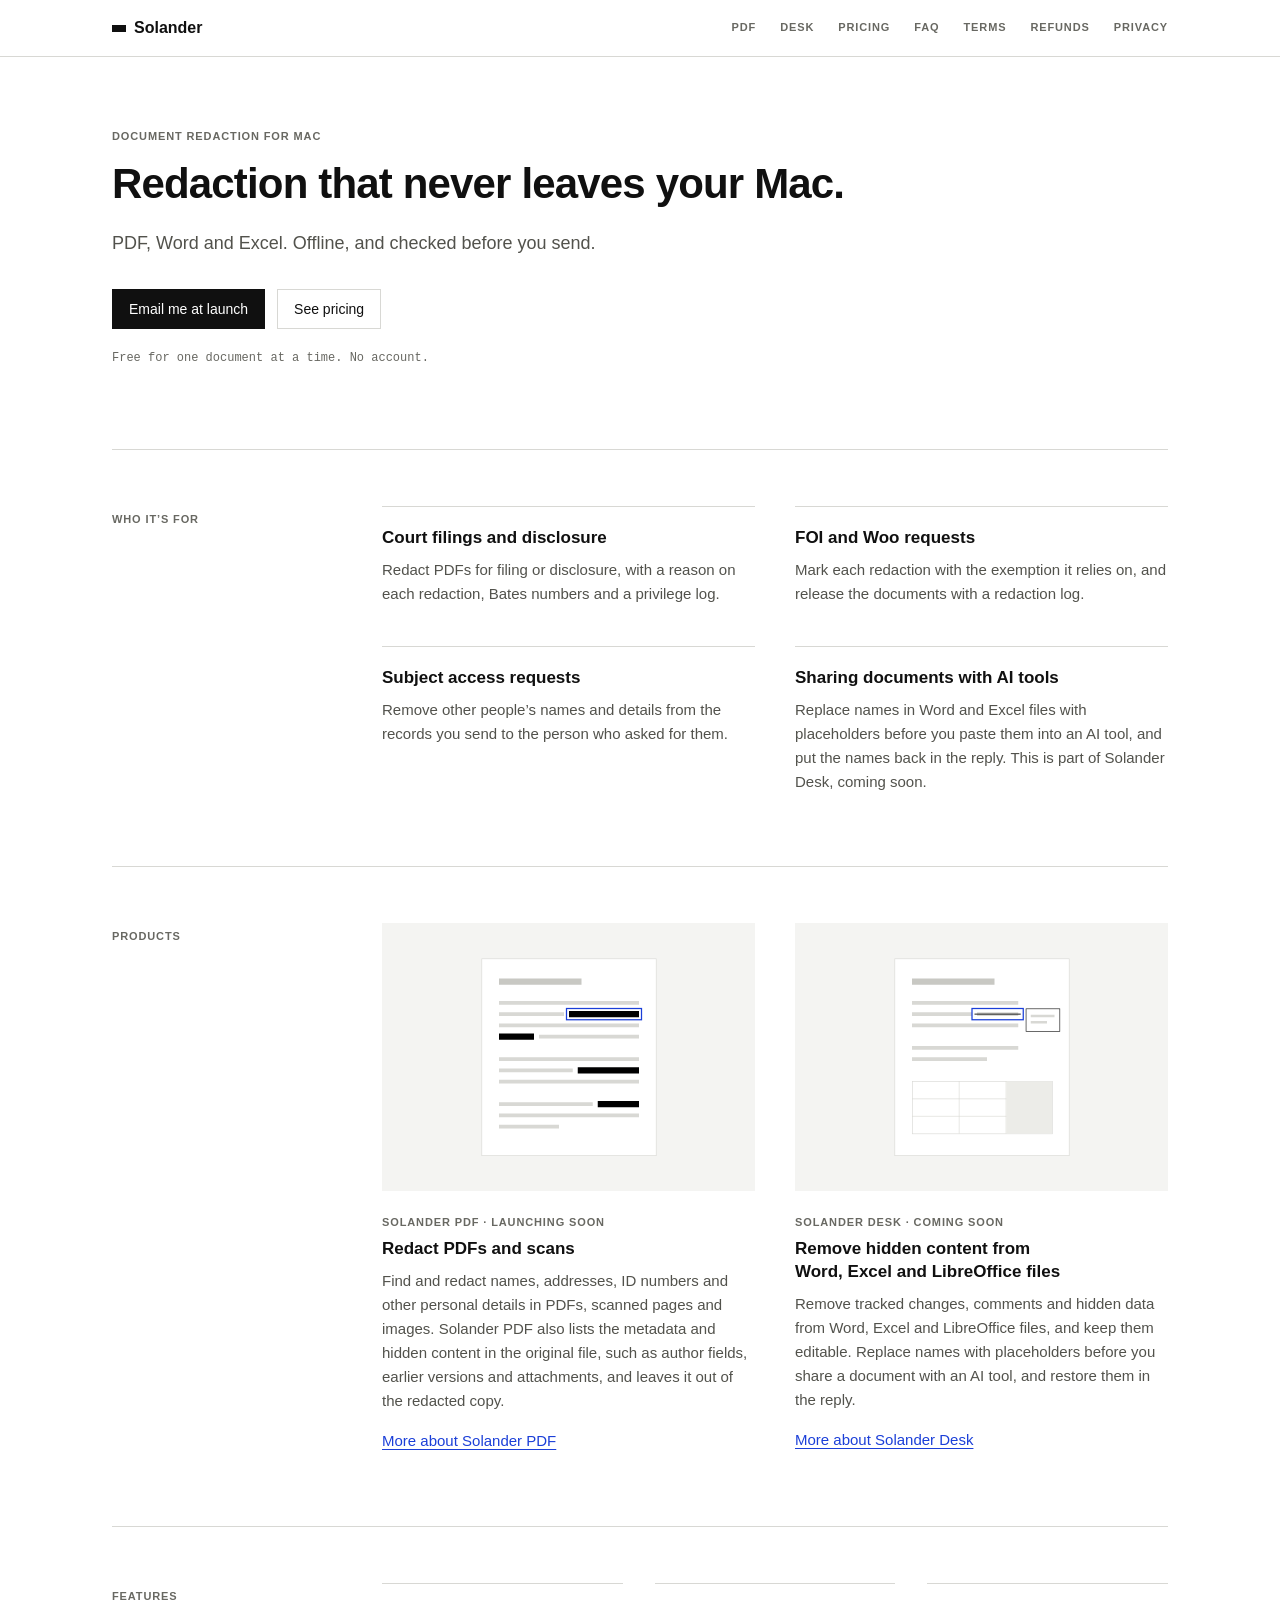
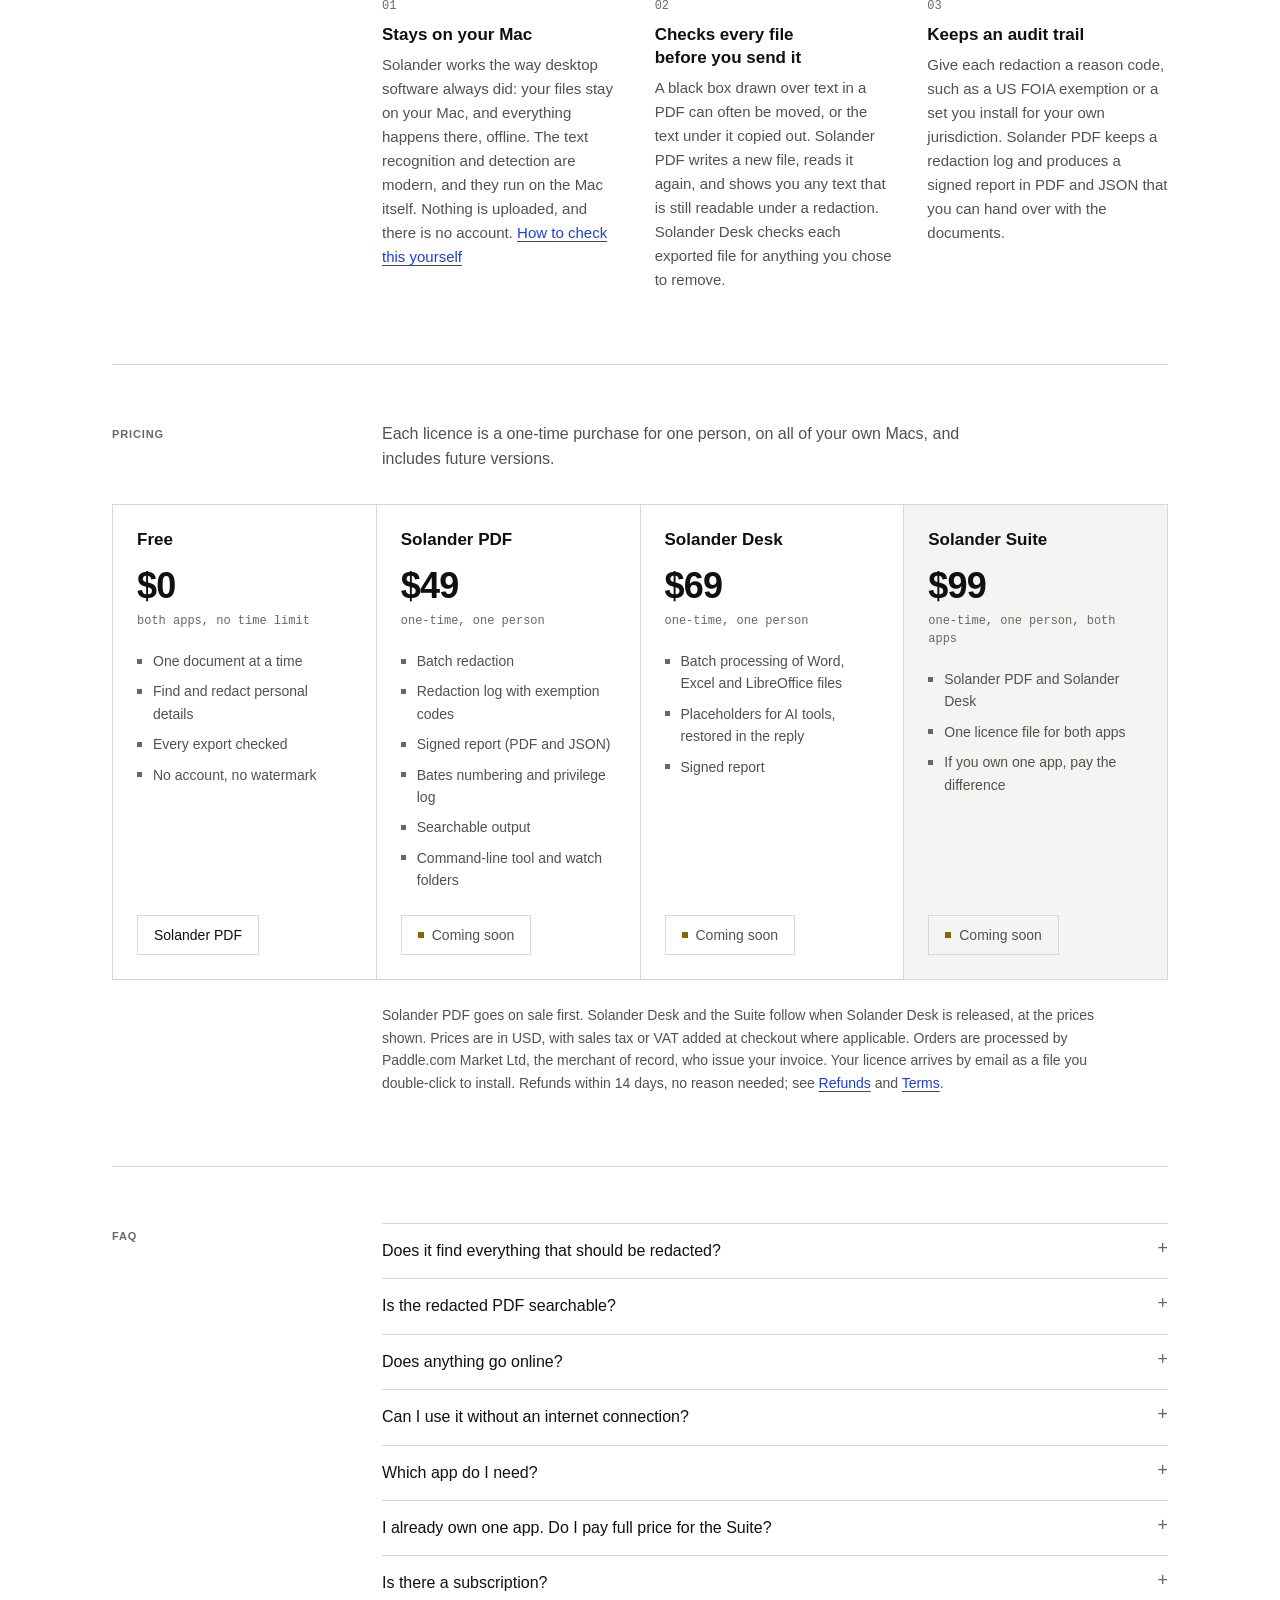
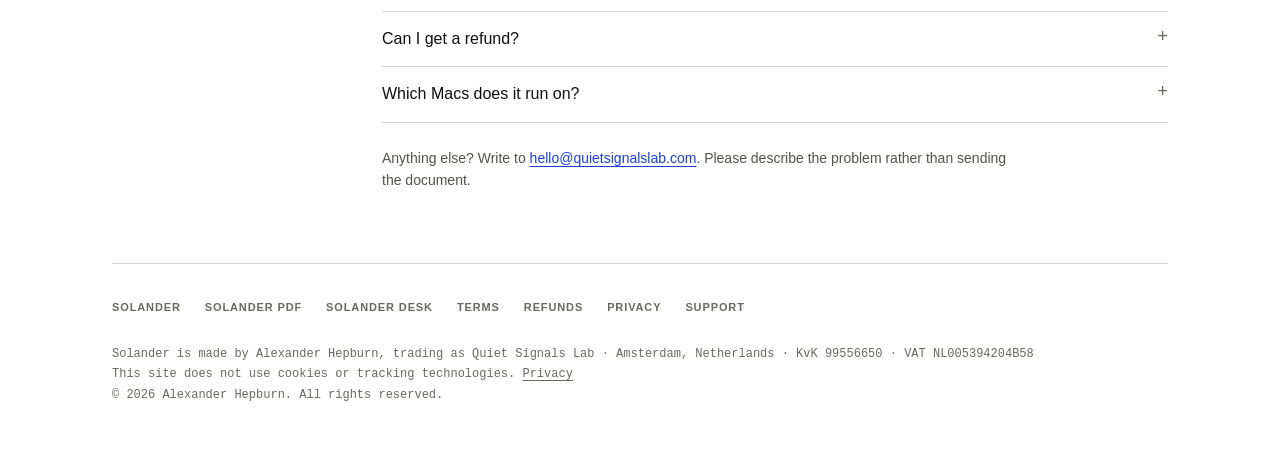
==== commit 49803335: "Family page rewritten to the copy guide: offline redaction on your Mac, for the buyer's work One pro" ====
--- a/index.html
+++ b/index.html
@@ -3,9 +3,9 @@
 <head>
     <meta charset="UTF-8">
     <meta name="viewport" content="width=device-width, initial-scale=1.0">
-    <meta name="description" content="Solander is two Mac apps for preparing documents before you share them. Solander PDF redacts PDFs, scans and images and shows the metadata and hidden content they contain. Solander Desk removes hidden content from Word, Excel and LibreOffice documents and keeps them editable. Both work entirely on your Mac.">
+    <meta name="description" content="Redact PDFs and remove hidden content from Word and Excel files, offline, entirely on your Mac. Nothing is uploaded, and every file is checked before you send it. For court filings, FOI and Woo requests, and subject access requests.">
     <meta name="author" content="Quiet Signals Lab">
-    <title>Solander — redact PDFs and clean Office documents on your Mac</title>
+    <title>Solander — document redaction for Mac: PDF, Word and Excel</title>
 
     <link rel="icon" type="image/svg+xml" href="/assets/favicon.svg">
     <link rel="stylesheet" href="/styles.css">
@@ -29,26 +29,50 @@
 
 <main class="sl">
 
-    <!-- Hero -->
+    <!-- Hero. The copy follows COPY_GUIDE.md §4: one proposition, the buyer's words, and
+         nothing about how the software works. -->
     <section class="sl-hero sl-hero-text">
         <div>
-            <p class="sl-eyebrow">Mac apps for document privacy</p>
-            <h1>Redact PDFs and clean Office documents on your Mac.</h1>
-            <p class="sl-lede">Solander is two apps for preparing documents before you share them. Solander PDF redacts PDFs, scans and images, and shows the metadata and hidden content each file contains. Solander Desk removes hidden content from Word, Excel and LibreOffice documents and keeps them editable. Both check the file after exporting it, and neither sends your documents anywhere.</p>
+            <p class="sl-eyebrow">Document redaction for Mac</p>
+            <h1>Redaction that never leaves your Mac.</h1>
+            <p class="sl-lede">PDF, Word and Excel. Offline, and checked before you send.</p>
             <div class="sl-cta">
-                <a href="/pdf/" class="sl-btn-quiet">Solander PDF</a>
-                <a href="/desk/" class="sl-btn-quiet">Solander Desk</a>
-            </div>
-            <p class="sl-fine">Launching soon. Each app is free for one document at a time, with no account and no time limit.</p>
-        </div>
-    </section>
-
-    <!-- The two apps. The drawings are the apps' own marks, not screenshots, so they cannot
-         misrepresent either interface: black redactions and a blue selection for PDF; a tracked
-         deletion, a comment and a hidden column for Desk. -->
+                <!-- AT LAUNCH: replace the mailto below with a link to /pdf/ ("Download free"),
+                     where the Download buttons are checked against the appcast. -->
+                <a href="mailto:hello@quietsignalslab.com?subject=Solander%20%E2%80%94%20tell%20me%20when%20it%20launches" class="appstore-badge">Email me at launch</a>
+                <a href="#pricing" class="sl-btn-quiet">See pricing</a>
+            </div>
+            <p class="sl-fine">Free for one document at a time. No account.</p>
+        </div>
+    </section>
+
+    <!-- Who it's for -->
+    <section class="sl-section" id="uses">
+        <p class="sl-kicker">Who it&rsquo;s for</p>
+        <div class="sl-grid">
+            <article class="sl-card">
+                <h3>Court filings and disclosure</h3>
+                <p>Redact PDFs for filing or disclosure, with a reason on each redaction, Bates numbers and a privilege log.</p>
+            </article>
+            <article class="sl-card">
+                <h3>FOI and Woo requests</h3>
+                <p>Mark each redaction with the exemption it relies on, and release the documents with a redaction log.</p>
+            </article>
+            <article class="sl-card">
+                <h3>Subject access requests</h3>
+                <p>Remove other people&rsquo;s names and details from the records you send to the person who asked for them.</p>
+            </article>
+            <article class="sl-card">
+                <h3>Sharing documents with AI tools</h3>
+                <p>Replace names in Word and Excel files with placeholders before you paste them into an AI tool, and put the names back in the reply. This is part of Solander Desk, coming soon.</p>
+            </article>
+        </div>
+    </section>
+
+    <!-- Products. The drawings are the apps' own marks, not screenshots, so they cannot
+         misrepresent either interface. -->
     <section class="sl-section" id="apps">
-        <p class="sl-kicker">The apps</p>
-        <h2>Choose the app by the kind of file you are sharing.</h2>
+        <p class="sl-kicker">Products</p>
         <div class="sl-apps">
             <article class="sl-card">
                 <div class="sl-card-art" aria-hidden="true">
@@ -76,16 +100,10 @@
                         <rect x="156" y="92" width="120" height="18" fill="none" stroke="#1B3FD8" stroke-width="2"/>
                     </svg>
                 </div>
-                <p class="sl-eyebrow">Solander PDF</p>
-                <h3>Redaction and metadata review for PDFs, scans and images</h3>
-                <p class="sl-use">Use it when the document you share will be a PDF.</p>
-                <ul>
-                    <li>Finds names, email addresses, phone numbers, ID numbers and dates for you to review, including on scanned pages.</li>
-                    <li>Lists the metadata and hidden content in the original: author and title fields, earlier saved versions, attachments, comments, form data, scripts and location data in images.</li>
-                    <li>Exports a new PDF built from page images, so none of that is carried over, and reads it again to check every redaction.</li>
-                    <li>With a licence: signed reports of what was removed and checked, batch processing and a command-line tool.</li>
-                </ul>
-                <a href="/pdf/" class="sl-card-link">About Solander PDF</a>
+                <p class="sl-eyebrow">Solander PDF &middot; Launching soon</p>
+                <h3>Redact PDFs and scans</h3>
+                <p>Find and redact names, addresses, ID numbers and other personal details in PDFs, scanned pages and images. Solander PDF also lists the metadata and hidden content in the original file, such as author fields, earlier versions and attachments, and leaves it out of the redacted copy.</p>
+                <a href="/pdf/" class="sl-card-link">More about Solander PDF</a>
             </article>
             <article class="sl-card">
                 <div class="sl-card-art" aria-hidden="true">
@@ -115,59 +133,50 @@
                         <rect x="144" y="92" width="82" height="18" fill="none" stroke="#1B3FD8" stroke-width="2"/>
                     </svg>
                 </div>
-                <p class="sl-eyebrow">Solander Desk</p>
-                <h3>Hidden content in Word, Excel and LibreOffice documents</h3>
-                <p class="sl-use">Use it when the document has to stay editable.</p>
-                <ul>
-                    <li>Finds tracked changes, comments, author names, hidden sheets, rows and columns, cached data, links to other files and cropped-out parts of images.</li>
-                    <li>Removes what you choose and keeps the document editable in Word, Excel or LibreOffice.</li>
-                    <li>Checks the exported file again from disk before handing it to you.</li>
-                    <li>With a licence: replaces names with placeholders before you paste a document into an AI assistant, and puts them back in the reply. Batch cleaning.</li>
-                </ul>
-                <a href="/desk/" class="sl-card-link">About Solander Desk</a>
-            </article>
-        </div>
-    </section>
-
-    <!-- Privacy -->
-    <section class="sl-section sl-band">
-        <p class="sl-kicker">Privacy</p>
-        <h2>Your documents stay on your Mac.</h2>
-        <div class="sl-body">
-            <p>Both apps run in Apple&rsquo;s App Sandbox without network access, so macOS blocks the app that opens your files from making any connection. There is no account, telemetry, analytics or crash reporting.</p>
-            <p class="sl-verify">You can check this on your own copy:<br><code>codesign -d --entitlements - /Applications/Solander.app</code><br><code>codesign -d --entitlements - &quot;/Applications/Solander Desk.app&quot;</code></p>
-            <p class="sl-small">In each app, two small helper processes use the network: one checks for updates, and one confirms your licence about once a week. Neither receives a document or anything found in one. The <a href="/privacy.html">privacy notice</a> lists exactly what they send.</p>
-        </div>
-    </section>
-
-    <!-- Limits -->
+                <p class="sl-eyebrow">Solander Desk &middot; Coming soon</p>
+                <h3>Remove hidden content from Word, Excel and LibreOffice files</h3>
+                <p>Remove tracked changes, comments and hidden data from Word, Excel and LibreOffice files, and keep them editable. Replace names with placeholders before you share a document with an AI tool, and restore them in the reply.</p>
+                <a href="/desk/" class="sl-card-link">More about Solander Desk</a>
+            </article>
+        </div>
+    </section>
+
+    <!-- Three points -->
     <section class="sl-section">
-        <p class="sl-kicker">Limits</p>
-        <h2>What the checks cover</h2>
-        <div class="sl-body">
-            <p>After exporting, each app checks that what you chose to remove is no longer in the file, and that the file is sound. The checks do not show that everything sensitive was found. Detection can miss things, so you review every file. Neither app describes a document as anonymous, compliant or safe, and pseudonymized text is still personal data. The apps are tools and a record of what they did, not legal advice.</p>
-        </div>
+        <p class="sl-kicker">Features</p>
+        <ol class="sl-steps">
+            <li>
+                <h3>Stays on your Mac</h3>
+                <p>Solander works the way desktop software always did: your files stay on your Mac, and everything happens there, offline. The text recognition and detection are modern, and they run on the Mac itself. Nothing is uploaded, and there is no account. <a href="/privacy.html#the-app">How to check this yourself</a></p>
+            </li>
+            <li>
+                <h3>Checks every file before you send it</h3>
+                <p>A black box drawn over text in a PDF can often be moved, or the text under it copied out. Solander PDF writes a new file, reads it again, and shows you any text that is still readable under a redaction. Solander Desk checks each exported file for anything you chose to remove.</p>
+            </li>
+            <li>
+                <h3>Keeps an audit trail</h3>
+                <p>Give each redaction a reason code, such as a US FOIA exemption or a set you install for your own jurisdiction. Solander PDF keeps a redaction log and produces a signed report in PDF and JSON that you can hand over with the documents.</p>
+            </li>
+        </ol>
     </section>
 
     <!-- Pricing -->
     <section class="sl-section" id="pricing">
         <p class="sl-kicker">Pricing</p>
-        <p class="sl-intro">Each licence is a one-time purchase for one person, and includes future versions. Each app is free to use for one document at a time.</p>
+        <p class="sl-intro">Each licence is a one-time purchase for one person, on all of your own Macs, and includes future versions.</p>
         <div class="sl-plans sl-plans-wide">
             <div class="sl-plan">
                 <h3>Free</h3>
                 <p class="sl-price">$0</p>
                 <p class="sl-price-sub">both apps, no time limit</p>
                 <ul>
-                    <li>One document at a time, in either app</li>
-                    <li>Every finding shown</li>
-                    <li>Redact or clean, and export</li>
-                    <li>A check of every export</li>
+                    <li>One document at a time</li>
+                    <li>Find and redact personal details</li>
+                    <li>Every export checked</li>
                     <li>No account, no watermark</li>
                 </ul>
                 <div class="sl-plan-action">
                     <a href="/pdf/" class="sl-btn-quiet">Solander PDF</a>
-                    <a href="/desk/" class="sl-btn-quiet">Solander Desk</a>
                 </div>
             </div>
 
@@ -176,17 +185,18 @@
                 <p class="sl-price">$49</p>
                 <p class="sl-price-sub">one-time, one person</p>
                 <ul>
-                    <li>Batch redaction, with names kept consistent across documents</li>
-                    <li>Signed reports, reason codes and a redaction log</li>
-                    <li>Saved profiles, command-line tool, watch folders</li>
-                    <li>Future versions</li>
+                    <li>Batch redaction</li>
+                    <li>Redaction log with exemption codes</li>
+                    <li>Signed report (PDF and JSON)</li>
+                    <li>Bates numbering and privilege log</li>
+                    <li>Searchable output</li>
+                    <li>Command-line tool and watch folders</li>
                 </ul>
                 <div class="sl-plan-action">
                     <!-- AT LAUNCH (Paddle): replace the element below with
                            <a href="https://..." class="appstore-badge">Buy $49</a>
                          using the Paddle hosted checkout link plus ?price_id=<id> for the Solander PDF price. -->
                     <span class="sl-soon">Coming soon</span>
-                    <a href="/pdf/">About Solander PDF</a>
                 </div>
             </div>
 
@@ -195,18 +205,15 @@
                 <p class="sl-price">$69</p>
                 <p class="sl-price-sub">one-time, one person</p>
                 <ul>
-                    <li>Batch cleaning</li>
-                    <li>Pseudonymize for AI, and restore the reply</li>
-                    <li>Projects, dictionaries and saved profiles</li>
-                    <li>Signed reports</li>
-                    <li>Future versions</li>
+                    <li>Batch processing of Word, Excel and LibreOffice files</li>
+                    <li>Placeholders for AI tools, restored in the reply</li>
+                    <li>Signed report</li>
                 </ul>
                 <div class="sl-plan-action">
                     <!-- AT LAUNCH (Paddle): replace the element below with
                            <a href="https://..." class="appstore-badge">Buy $69</a>
                          using the Paddle hosted checkout link plus ?price_id=<id> for the Solander Desk price. -->
-                    <span class="sl-soon">In development</span>
-                    <a href="/desk/">About Solander Desk</a>
+                    <span class="sl-soon">Coming soon</span>
                 </div>
             </div>
 
@@ -217,8 +224,7 @@
                 <ul>
                     <li>Solander PDF and Solander Desk</li>
                     <li>One licence file for both apps</li>
-                    <li>If you own one app already, you pay the difference</li>
-                    <li>Future versions of both</li>
+                    <li>If you own one app, pay the difference</li>
                 </ul>
                 <div class="sl-plan-action">
                     <!-- AT LAUNCH (Paddle): replace the element below with
@@ -227,53 +233,56 @@
                            <a href="/upgrade/">Upgrade from Solander PDF or Desk</a>
                          The upgrade page checks the licence before making a checkout; the
                          upgrade price itself never appears on this site. -->
-                    <span class="sl-soon">Coming with Solander Desk</span>
-                </div>
-            </div>
-        </div>
-
-        <p class="sl-note"><strong>Launching soon.</strong> Solander PDF goes on sale first. Solander Desk and the Suite are not on sale yet; they follow when Solander Desk is released, at the prices shown. Prices are in USD, with sales tax or VAT added at checkout where applicable. Orders are processed by Paddle.com Market Ltd, the merchant of record, who issue your invoice. Your licence arrives by email as a file you double-click to install; a Suite licence is one file, installed in each app. Refunds within 14 days, no reason needed &mdash; see <a href="/refunds.html">Refunds</a> and <a href="/terms.html">Terms</a>.</p>
-    </section>
-
-    <!-- FAQ -->
+                    <span class="sl-soon">Coming soon</span>
+                </div>
+            </div>
+        </div>
+
+        <p class="sl-note">Solander PDF goes on sale first. Solander Desk and the Suite follow when Solander Desk is released, at the prices shown. Prices are in USD, with sales tax or VAT added at checkout where applicable. Orders are processed by Paddle.com Market Ltd, the merchant of record, who issue your invoice. Your licence arrives by email as a file you double-click to install. Refunds within 14 days, no reason needed; see <a href="/refunds.html">Refunds</a> and <a href="/terms.html">Terms</a>.</p>
+    </section>
+
+    <!-- FAQ. The limits of detection are stated here and only here (COPY_GUIDE.md §2.6). -->
     <section class="sl-section" id="faq">
-        <p class="sl-kicker">Questions</p>
+        <p class="sl-kicker">FAQ</p>
         <div class="sl-faq">
             <details>
+                <summary>Does it find everything that should be redacted?</summary>
+                <p>No. Solander PDF finds common personal details such as names, email addresses, phone numbers and ID numbers, but it misses some, especially names, addresses and text in non-Latin scripts. You review every page and can add redactions yourself. The check after export confirms that what you redacted can no longer be read; whether anything else should have been redacted is your decision. Text replaced with placeholders in Solander Desk is still personal data under the GDPR.</p>
+            </details>
+            <details>
+                <summary>Is the redacted PDF searchable?</summary>
+                <p>By default, no. Solander PDF saves each page as an image, so its text can&rsquo;t be selected or searched. With a licence you can turn on searchable output: Solander PDF reads the redacted pages again and adds a hidden text layer, which is checked along with the pages. The text layer supports Western European characters only.</p>
+            </details>
+            <details>
+                <summary>Does anything go online?</summary>
+                <p>Two small helper processes connect to the internet: one checks for updates, and one confirms your licence about once a week. Neither receives your documents or anything found in them. The privacy notice lists <a href="/privacy.html#updates">exactly what they send</a>.</p>
+            </details>
+            <details>
+                <summary>Can I use it without an internet connection?</summary>
+                <p>Yes. Everything Solander does with your documents happens offline. If the licence check can&rsquo;t connect, the paid features keep working for 30 days. A Mac that is never online can be activated with a code instead, which you enter on a web page from your phone or another computer.</p>
+            </details>
+            <details>
                 <summary>Which app do I need?</summary>
-                <p>If the result will be a PDF &mdash; a disclosure, a published document, a scan or a screenshot &mdash; use Solander PDF. If the file has to stay a Word, Excel or LibreOffice document, for example a draft contract or a workbook you send to a client, use Solander Desk. If you do both, the Suite covers both apps.</p>
-            </details>
-            <details>
-                <summary>Do my documents go anywhere?</summary>
-                <p>No. In both apps, the app that opens them has no network access, enforced by macOS. Update checks and licence confirmation run in separate helper processes that never receive document data.</p>
-            </details>
-            <details>
-                <summary>Why two apps rather than one?</summary>
-                <p>The two jobs work differently. Solander PDF rebuilds every page as an image, so nothing is left underneath, and the result is no longer editable. Solander Desk keeps a Word, Excel or LibreOffice file editable, so it works inside the file&rsquo;s own structure and checks every part of it.</p>
-            </details>
-            <details>
-                <summary>Do I have to buy anything to try them?</summary>
-                <p>No. Each app is free for one document at a time, with no time limit and no account. A licence adds working on many documents at once, signed reports and automation, and in Solander Desk, pseudonymizing for AI.</p>
-            </details>
-            <details>
-                <summary>I already own Solander PDF. Do I pay full price for the Suite?</summary>
-                <p>No. You pay the difference, and your new Suite licence works in both apps. Your existing licence keeps working too. You will need the licence ID from your licence email and the address it was sent to.</p>
+                <p>Solander PDF for PDFs, scans and images, where the result is a PDF. Solander Desk for Word, Excel and LibreOffice files that need to stay editable. The Suite covers both.</p>
+            </details>
+            <details>
+                <summary>I already own one app. Do I pay full price for the Suite?</summary>
+                <p>No. You pay the difference, and your new Suite licence works in both apps. You will need the licence ID from your licence email and the address it was sent to.</p>
             </details>
             <details>
                 <summary>Is there a subscription?</summary>
-                <p>No. A licence is bought once and includes future versions. About once a week a helper process confirms the purchase has not been refunded; if it cannot reach us, the licensed features keep working for 30 days, and a Mac that is never online can be activated offline.</p>
-            </details>
-            <details>
-                <summary>What happens if I ask for a refund?</summary>
-                <p>The licence is deactivated and the licensed features stop. Free mode keeps working as before, and everything you have already produced is untouched. See <a href="/refunds.html">Refunds</a>.</p>
-            </details>
-        </div>
-        <p class="sl-support">Anything else? Write to <a href="mailto:hello@quietsignalslab.com?subject=Solander">hello@quietsignalslab.com</a>. Please do not send a document you needed to clean or redact; a description of the problem is enough.</p>
-    </section>
-
-    <section class="sl-final">
-        <p class="sl-fine">macOS 14 Sonoma or later &middot; Apple Silicon and Intel &middot; Signed and notarised</p>
-        <p class="sl-category">Solander apps are document redaction and cleaning software. They are not identity-theft protection, device security software, or legal advice, and they do not determine whether a disclosure meets any legal obligation.</p>
+                <p>No. You pay once, and the licence includes future versions.</p>
+            </details>
+            <details>
+                <summary>Can I get a refund?</summary>
+                <p>Yes, within 14 days, with no reason needed. The licence is then deactivated; free mode keeps working, and the files you have already produced are untouched. See <a href="/refunds.html">Refunds</a>.</p>
+            </details>
+            <details>
+                <summary>Which Macs does it run on?</summary>
+                <p>macOS 14 Sonoma or later, on Apple Silicon and Intel Macs. The apps are signed and notarised by Apple.</p>
+            </details>
+        </div>
+        <p class="sl-support">Anything else? Write to <a href="mailto:hello@quietsignalslab.com?subject=Solander">hello@quietsignalslab.com</a>. Please describe the problem rather than sending the document.</p>
     </section>
 
 </main>
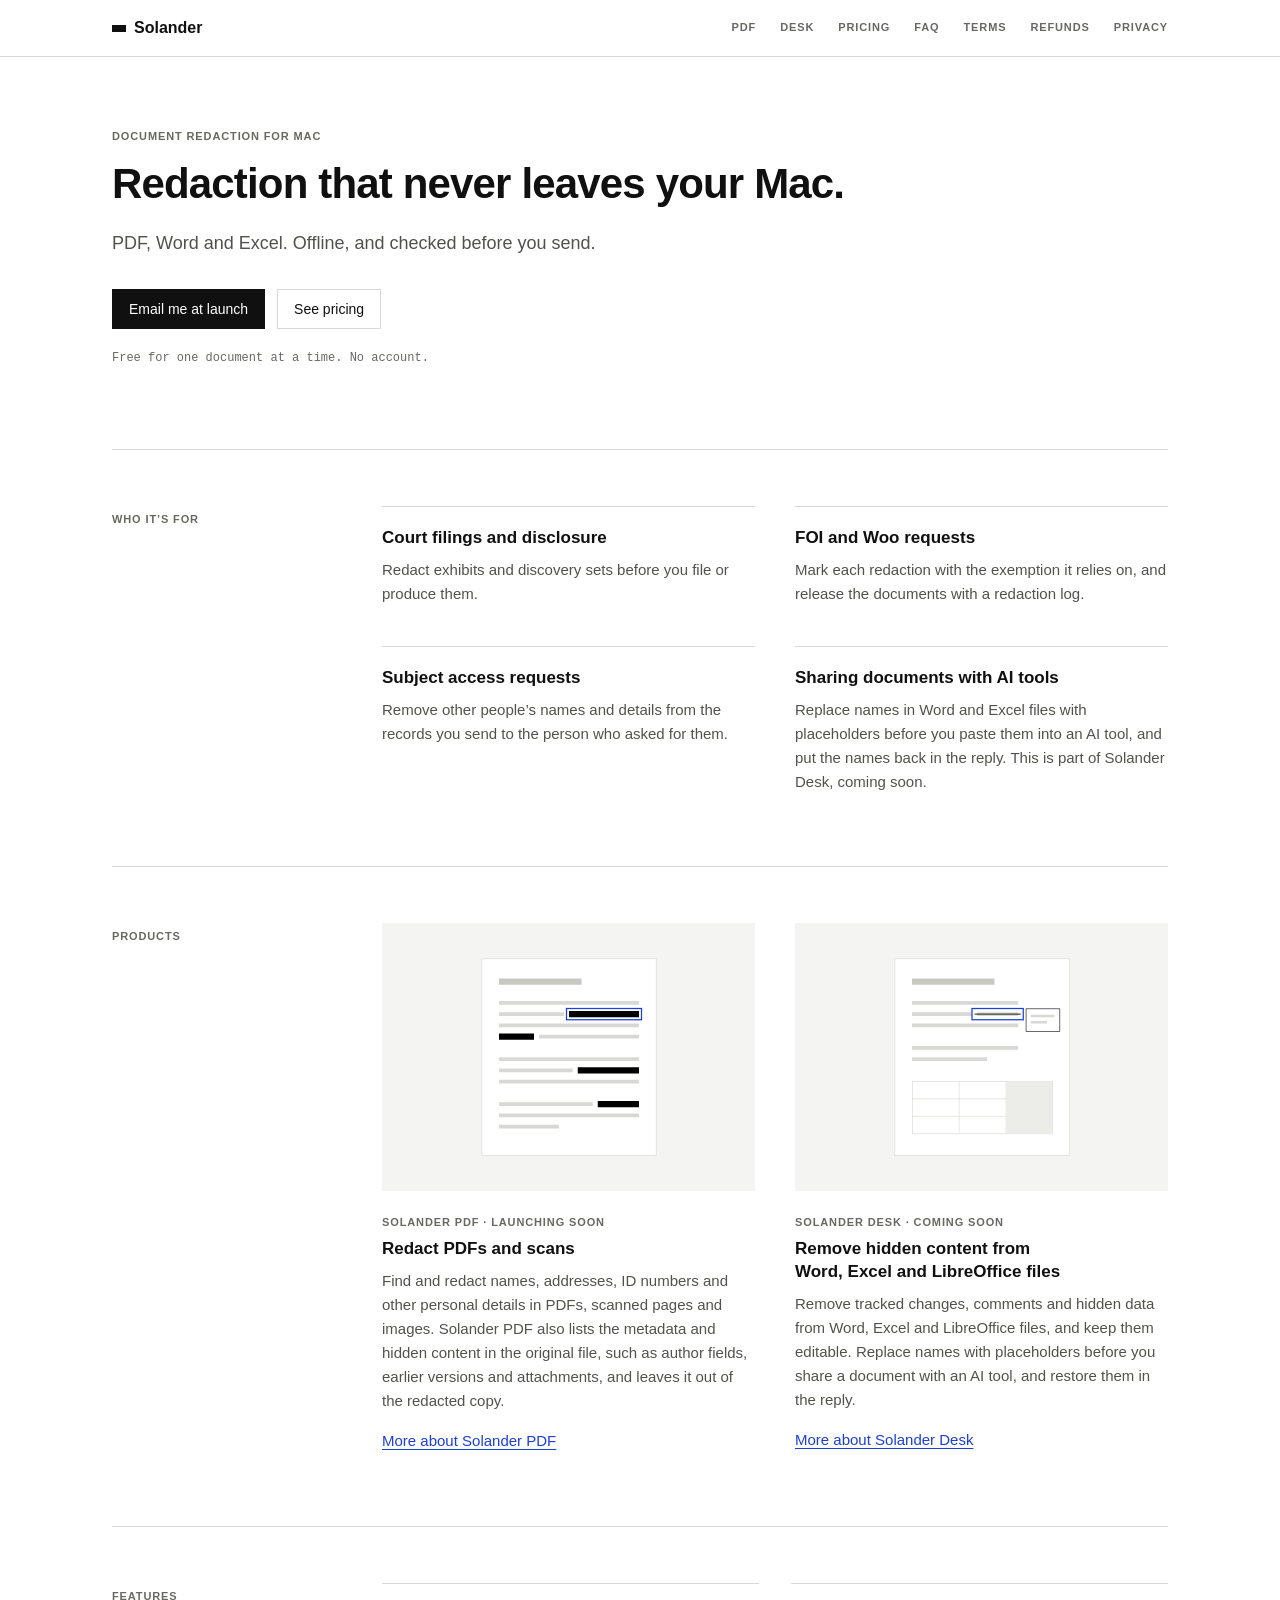
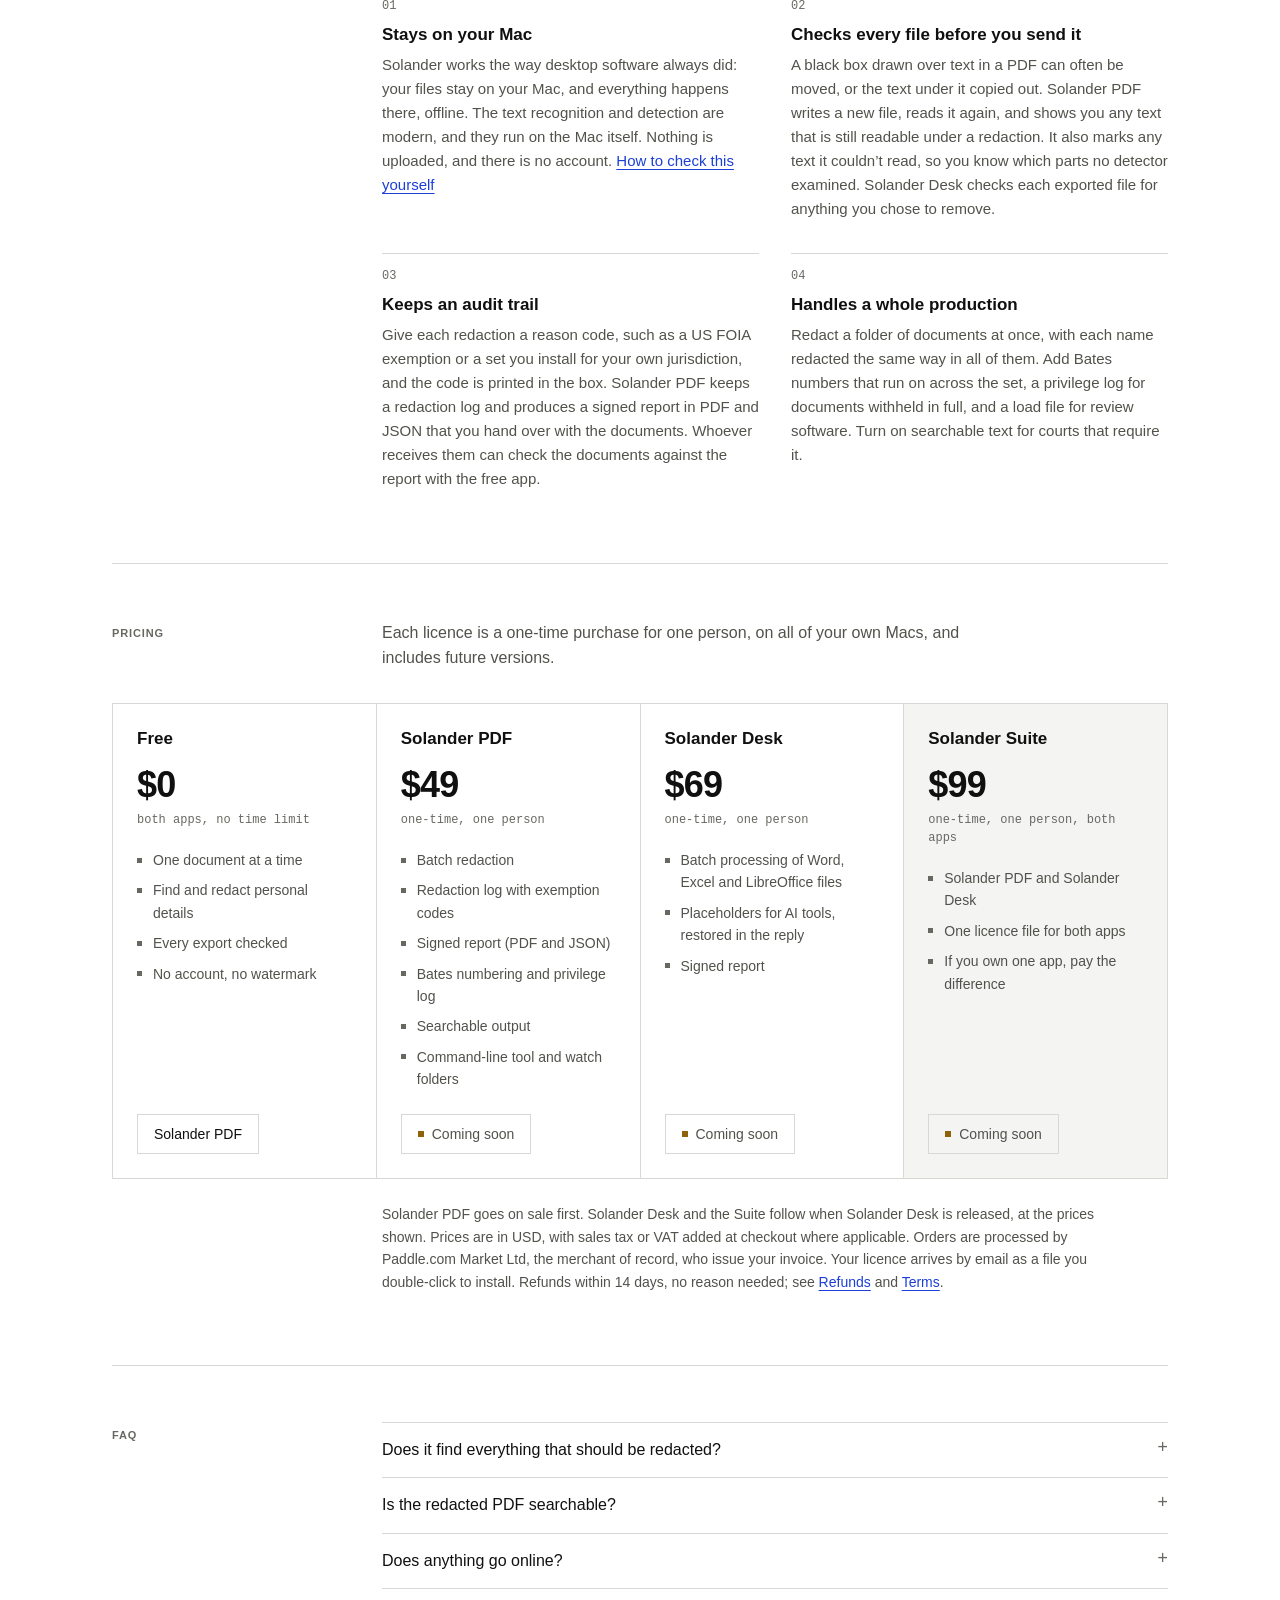
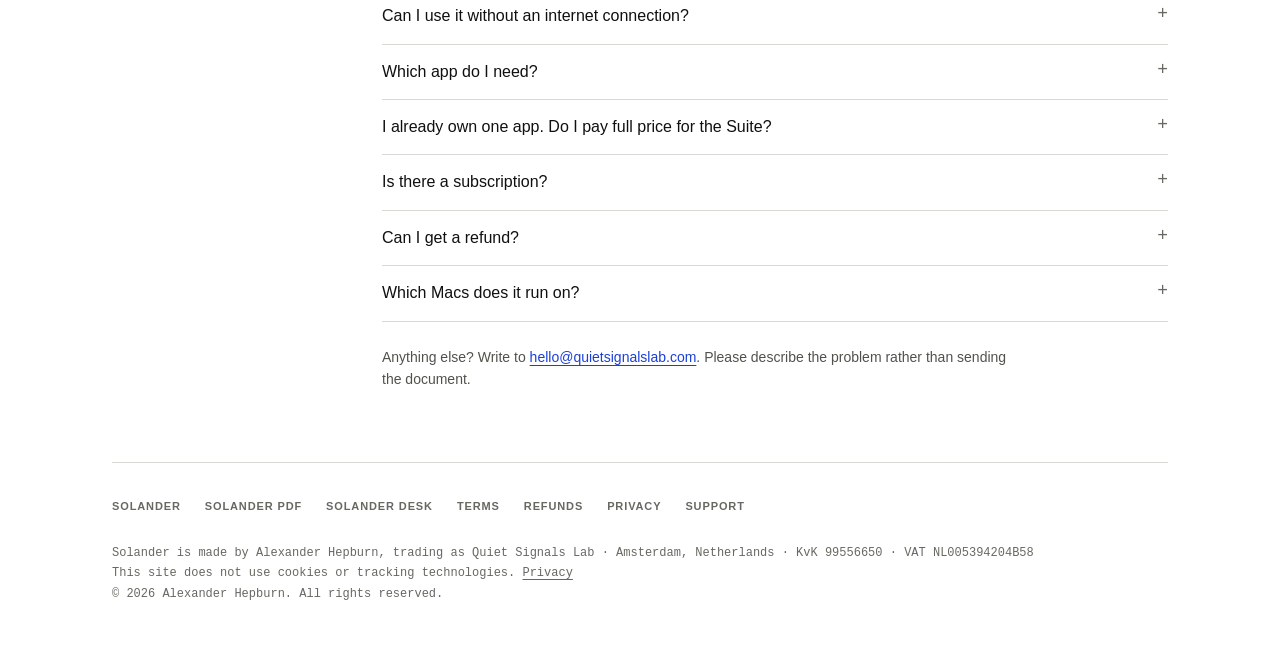
==== commit 5856db1f: "Family page: four points, with the audit trail and a whole production "Stays on your Mac" stays firs" ====
--- a/index.html
+++ b/index.html
@@ -52,7 +52,7 @@
         <div class="sl-grid">
             <article class="sl-card">
                 <h3>Court filings and disclosure</h3>
-                <p>Redact PDFs for filing or disclosure, with a reason on each redaction, Bates numbers and a privilege log.</p>
+                <p>Redact exhibits and discovery sets before you file or produce them.</p>
             </article>
             <article class="sl-card">
                 <h3>FOI and Woo requests</h3>
@@ -141,21 +141,26 @@
         </div>
     </section>
 
-    <!-- Three points -->
+    <!-- Four points: on your Mac first (COPY_GUIDE.md §4.4), then checked, recorded and ready to
+         produce (positioning review v2, 2026-09-29). -->
     <section class="sl-section">
         <p class="sl-kicker">Features</p>
-        <ol class="sl-steps">
+        <ol class="sl-steps sl-steps-pairs">
             <li>
                 <h3>Stays on your Mac</h3>
                 <p>Solander works the way desktop software always did: your files stay on your Mac, and everything happens there, offline. The text recognition and detection are modern, and they run on the Mac itself. Nothing is uploaded, and there is no account. <a href="/privacy.html#the-app">How to check this yourself</a></p>
             </li>
             <li>
                 <h3>Checks every file before you send it</h3>
-                <p>A black box drawn over text in a PDF can often be moved, or the text under it copied out. Solander PDF writes a new file, reads it again, and shows you any text that is still readable under a redaction. Solander Desk checks each exported file for anything you chose to remove.</p>
+                <p>A black box drawn over text in a PDF can often be moved, or the text under it copied out. Solander PDF writes a new file, reads it again, and shows you any text that is still readable under a redaction. It also marks any text it couldn&rsquo;t read, so you know which parts no detector examined. Solander Desk checks each exported file for anything you chose to remove.</p>
             </li>
             <li>
                 <h3>Keeps an audit trail</h3>
-                <p>Give each redaction a reason code, such as a US FOIA exemption or a set you install for your own jurisdiction. Solander PDF keeps a redaction log and produces a signed report in PDF and JSON that you can hand over with the documents.</p>
+                <p>Give each redaction a reason code, such as a US FOIA exemption or a set you install for your own jurisdiction, and the code is printed in the box. Solander PDF keeps a redaction log and produces a signed report in PDF and JSON that you hand over with the documents. Whoever receives them can check the documents against the report with the free app.</p>
+            </li>
+            <li>
+                <h3>Handles a whole production</h3>
+                <p>Redact a folder of documents at once, with each name redacted the same way in all of them. Add Bates numbers that run on across the set, a privilege log for documents withheld in full, and a load file for review software. Turn on searchable text for courts that require it.</p>
             </li>
         </ol>
     </section>
@@ -251,7 +256,7 @@
             </details>
             <details>
                 <summary>Is the redacted PDF searchable?</summary>
-                <p>By default, no. Solander PDF saves each page as an image, so its text can&rsquo;t be selected or searched. With a licence you can turn on searchable output: Solander PDF reads the redacted pages again and adds a hidden text layer, which is checked along with the pages. The text layer supports Western European characters only.</p>
+                <p>By default, no. Solander PDF saves each page as an image, so its text can&rsquo;t be selected or searched. With a licence you can turn on searchable output: Solander PDF reads the redacted pages again and adds a hidden text layer, which is checked along with the pages. The litigation preset turns it on. The text layer supports Western European characters only.</p>
             </details>
             <details>
                 <summary>Does anything go online?</summary>
--- a/styles.css
+++ b/styles.css
@@ -249,6 +249,8 @@
 
 /* How it works. */
 .sl-steps { list-style: none; counter-reset: step; display: grid; grid-template-columns: repeat(3, minmax(0, 1fr)); gap: 32px; }
+/* Four points read as two pairs; a lone fourth in a row of three reads as an afterthought. */
+.sl-steps-pairs { grid-template-columns: repeat(2, minmax(0, 1fr)); }
 .sl-steps li { counter-increment: step; border-top: 1px solid var(--rule); padding-top: 16px; }
 .sl-steps li::before {
     content: counter(step, decimal-leading-zero);
@@ -396,7 +398,7 @@
     .sl-section > *, .sl-section > .sl-kicker { grid-column: 1 / -1; }
     .sl-section { padding: 40px 0 56px; }
     .sl-section > .sl-kicker { padding: 0 0 12px; }
-    .sl-grid, .sl-apps, .sl-steps { grid-template-columns: 1fr; }
+    .sl-grid, .sl-apps, .sl-steps, .sl-steps-pairs { grid-template-columns: 1fr; }
     .sl-plans, .sl-plans-wide { grid-template-columns: 1fr; }
 }
 
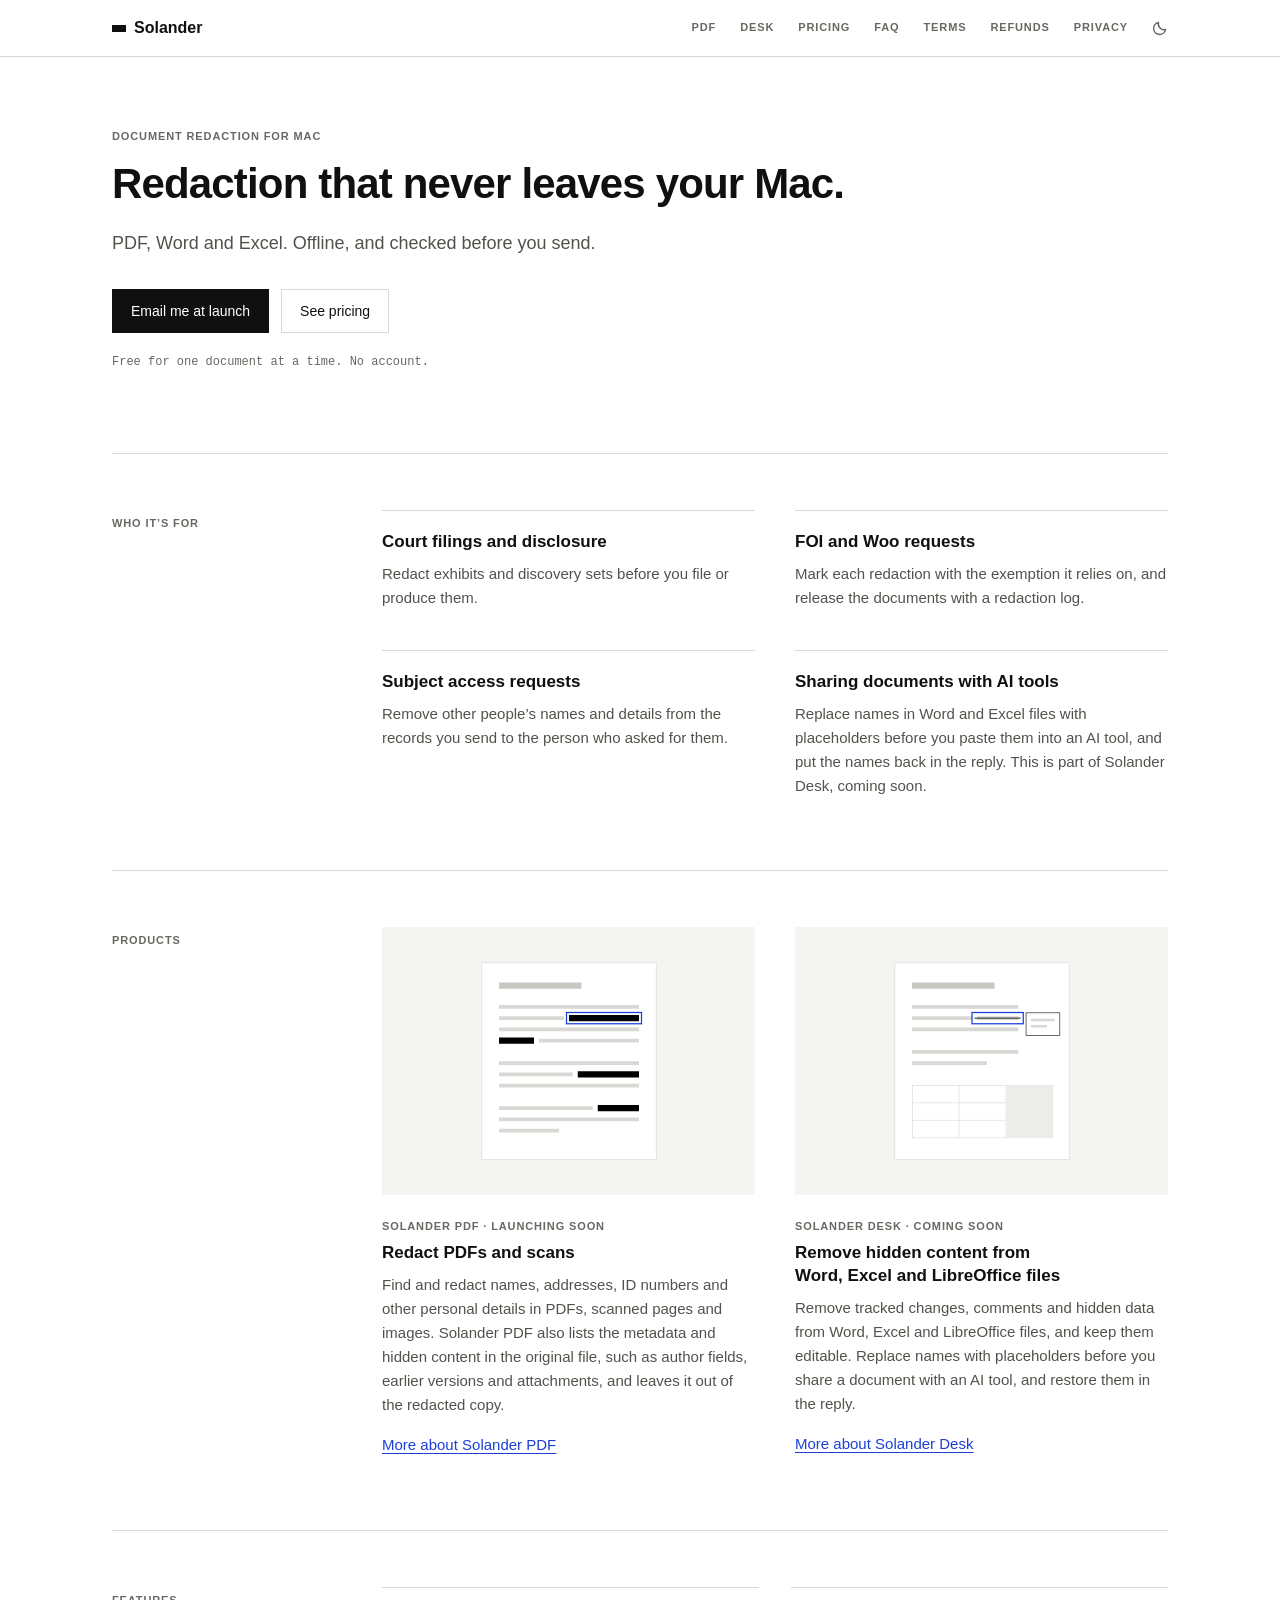
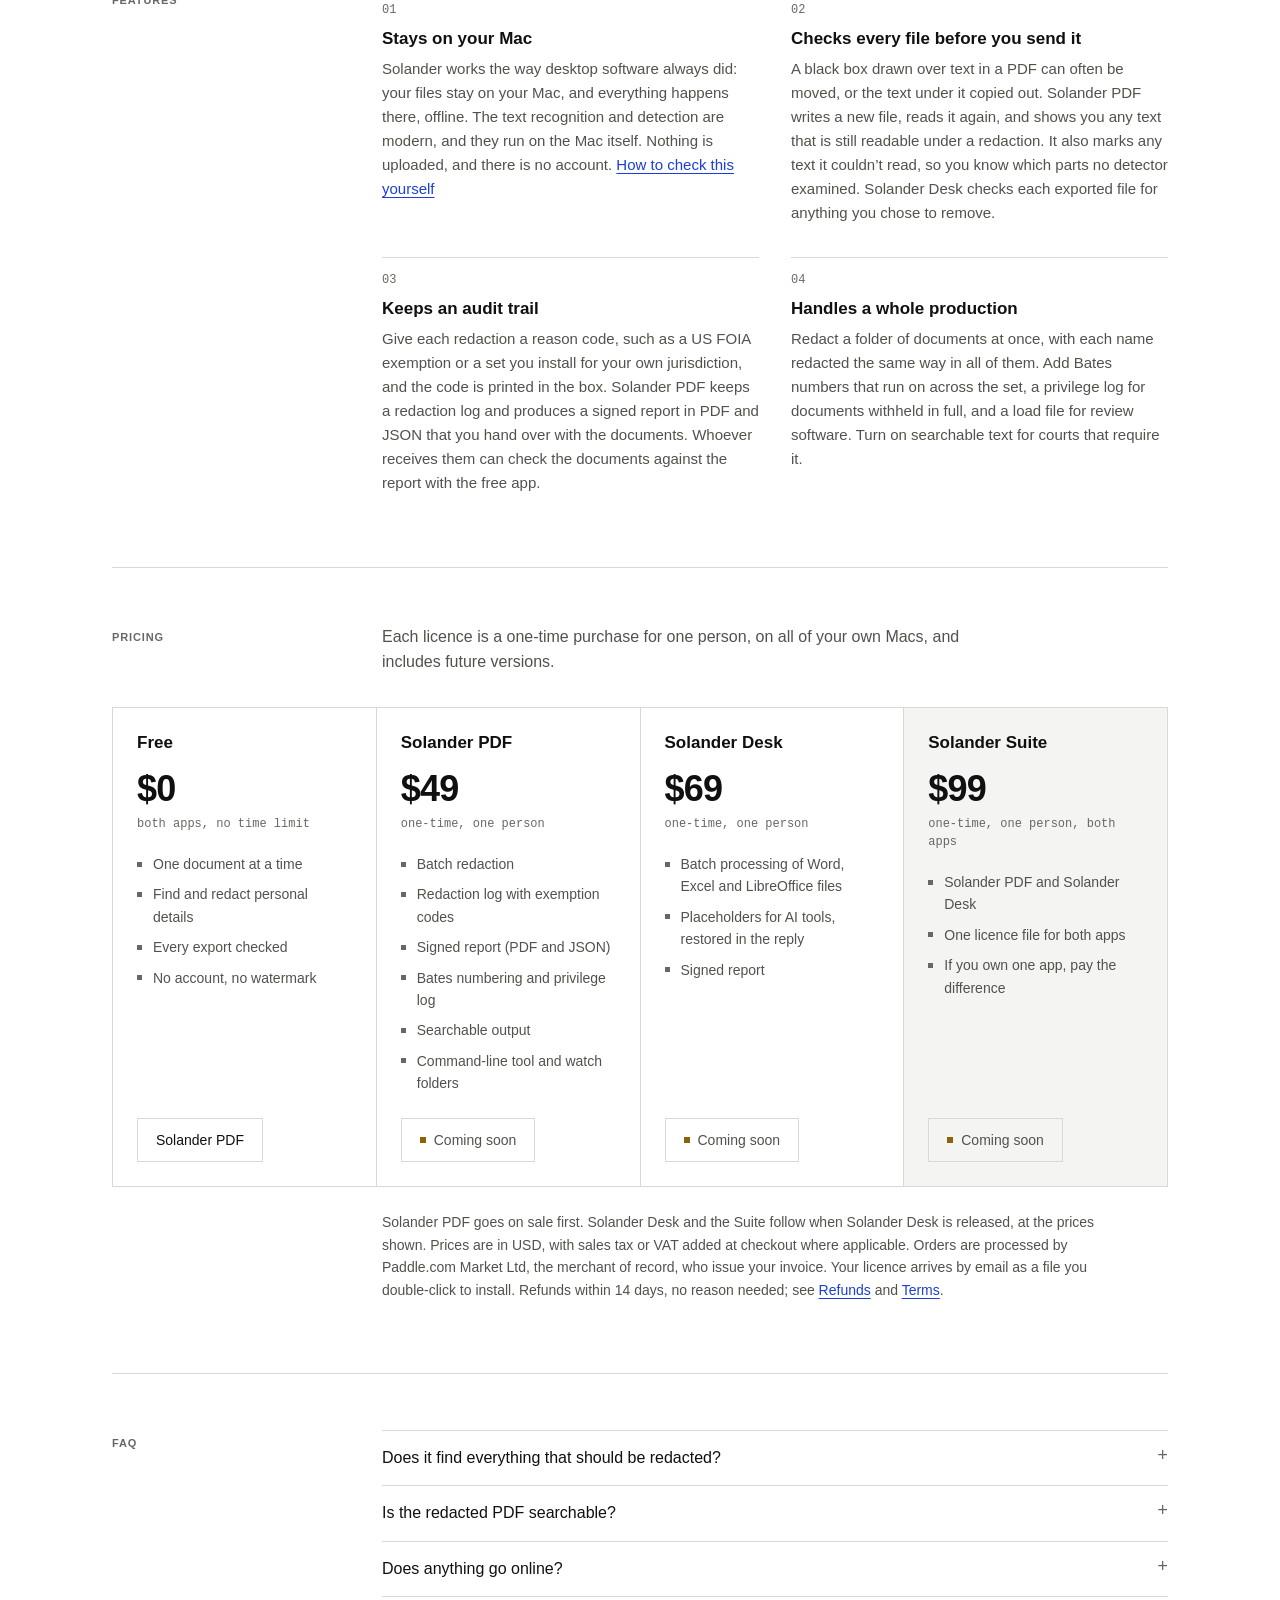
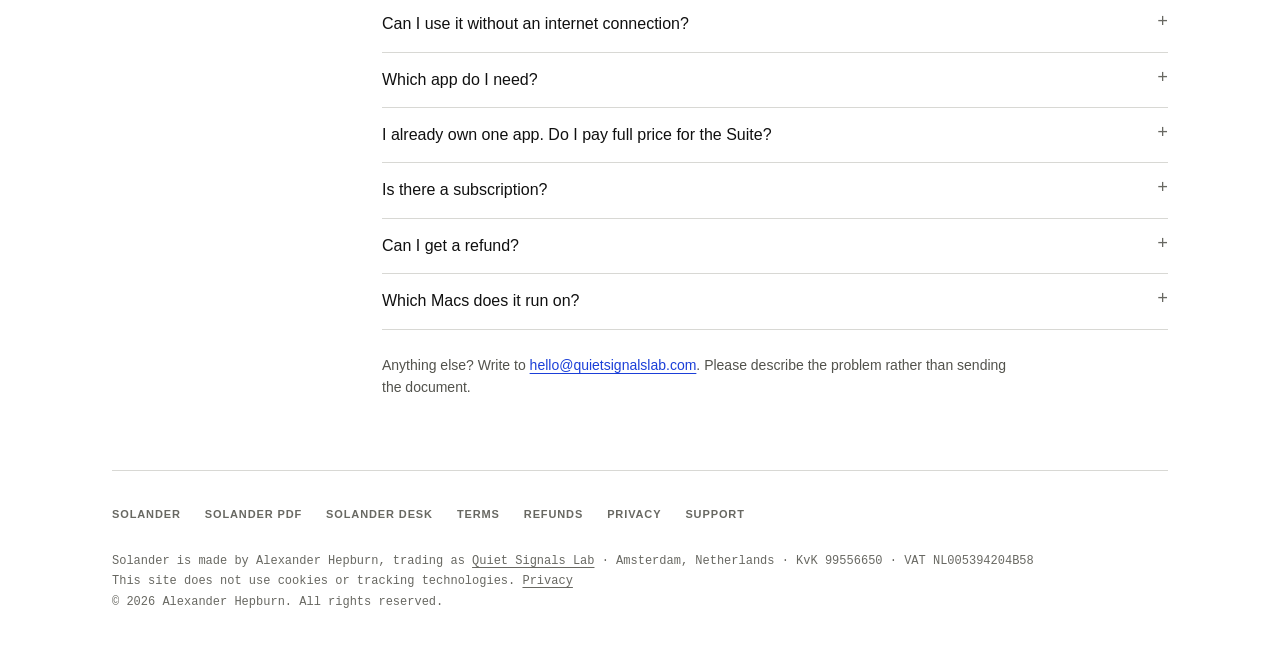
==== commit c06cd8d5: "Align with quietsignalslab.com: light/dark switch, skip link, current page, 44px buttons, link to th" ====
--- a/index.html
+++ b/index.html
@@ -9,8 +9,10 @@
 
     <link rel="icon" type="image/svg+xml" href="/assets/favicon.svg">
     <link rel="stylesheet" href="/styles.css">
+    <script src="/theme.js"></script>
 </head>
 <body>
+<a class="skip" href="#main">Skip to content</a>
 
 <header>
   <nav>
@@ -23,11 +25,12 @@
       <li><a href="/terms.html">Terms</a></li>
       <li><a href="/refunds.html">Refunds</a></li>
       <li><a href="/privacy.html">Privacy</a></li>
+      <li><button class="theme-toggle" type="button" aria-label="Switch between light and dark mode"><svg class="moon" viewBox="0 0 16 16" aria-hidden="true" focusable="false"><path d="M13.5 9.6A6 6 0 0 1 6.4 2.5a6 6 0 1 0 7.1 7.1z" fill="none" stroke="currentColor" stroke-width="1.5" stroke-linejoin="round"/></svg><svg class="sun" viewBox="0 0 16 16" aria-hidden="true" focusable="false"><circle cx="8" cy="8" r="3" fill="none" stroke="currentColor" stroke-width="1.5"/><path d="M8 0.5v2M8 13.5v2M0.5 8h2M13.5 8h2M2.7 2.7l1.4 1.4M11.9 11.9l1.4 1.4M2.7 13.3l1.4-1.4M11.9 4.1l1.4-1.4" stroke="currentColor" stroke-width="1.5"/></svg></button></li>
     </ul>
   </nav>
 </header>
 
-<main class="sl">
+<main class="sl" id="main">
 
     <!-- Hero. The copy follows COPY_GUIDE.md §4: one proposition, the buyer's words, and
          nothing about how the software works. -->
@@ -303,7 +306,7 @@
     <a href="mailto:hello@quietsignalslab.com?subject=Solander">Support</a>
   </div>
   <div class="footer-meta">
-    <p>Solander is made by Alexander Hepburn, trading as Quiet Signals Lab &middot; Amsterdam, Netherlands &middot; KvK 99556650 &middot; VAT NL005394204B58</p>
+    <p>Solander is made by Alexander Hepburn, trading as <a href="https://quietsignalslab.com/">Quiet Signals Lab</a> &middot; Amsterdam, Netherlands &middot; KvK 99556650 &middot; VAT NL005394204B58</p>
     <p>This site does not use cookies or tracking technologies. <a href="/privacy.html">Privacy</a></p>
     <p>&copy; 2026 Alexander Hepburn. All rights reserved.</p>
   </div>
--- a/styles.css
+++ b/styles.css
@@ -39,8 +39,11 @@
     --max: 1120px;
 }
 
+/* Dark follows the system unless the visitor picks a theme with the switch in the nav
+ * (theme.js sets data-theme on <html>, as on quietsignalslab.com). The dark values are
+ * listed twice for that reason. */
 @media (prefers-color-scheme: dark) {
-    :root {
+    :root:not([data-theme="light"]) {
         --ink: #F0F0EC;
         --ink-2: #B0B0A9;
         --ink-3: #8C8C85;
@@ -54,6 +57,21 @@
         --attention: #E8B92E;
     }
 }
+:root[data-theme="dark"] {
+    --ink: #F0F0EC;
+    --ink-2: #B0B0A9;
+    --ink-3: #8C8C85;
+    --paper: #1A1A19;
+    --ground: #0E0E0D;
+    --panel: #161615;
+    --rule: #343432;
+    --highlight: #242422;
+    --selected: #6B86F5;
+    --failure: #F06A6A;
+    --attention: #E8B92E;
+    color-scheme: dark;
+}
+:root[data-theme="light"] { color-scheme: light; }
 
 /* ---- Base ------------------------------------------------------------------------ */
 
@@ -69,6 +87,10 @@
 }
 
 a { color: var(--selected); text-decoration: underline; text-underline-offset: 3px; text-decoration-thickness: 1px; }
+a:hover { color: var(--ink); }
+
+.skip { position: absolute; left: -9999px; }
+.skip:focus { left: var(--gutter); top: 8px; background: var(--paper); padding: 8px 12px; z-index: 1; }
 :focus-visible { outline: 2px solid var(--selected); outline-offset: 2px; }
 
 strong { font-weight: 600; }
@@ -119,7 +141,20 @@
 
 .nav-links { list-style: none; display: flex; flex-wrap: wrap; gap: 4px 24px; }
 .nav-links a { text-decoration: none; display: inline-block; padding: 8px 0; }
-.nav-links a:hover { color: var(--ink); }
+.nav-links a:hover, .nav-links a[aria-current="page"] { color: var(--ink); }
+.nav-links a[aria-current="page"] { box-shadow: inset 0 -2px 0 var(--ink); }
+
+/* Light/dark switch, as on quietsignalslab.com: the moon in light mode, the sun in dark. */
+.theme-toggle { display: inline-flex; padding: 8px 0; background: none; border: 0; color: var(--ink-3); cursor: pointer; }
+.theme-toggle:hover { color: var(--ink); }
+.theme-toggle svg { display: block; width: 16px; height: 16px; }
+.theme-toggle .sun { display: none; }
+@media (prefers-color-scheme: dark) {
+    :root:not([data-theme="light"]) .theme-toggle .sun { display: block; }
+    :root:not([data-theme="light"]) .theme-toggle .moon { display: none; }
+}
+:root[data-theme="dark"] .theme-toggle .sun { display: block; }
+:root[data-theme="dark"] .theme-toggle .moon { display: none; }
 
 /* ---- Page frame ------------------------------------------------------------------ */
 
@@ -166,8 +201,8 @@
     display: inline-flex;
     align-items: center;
     gap: 8px;
-    min-height: 40px;
-    padding: 0 16px;
+    min-height: 44px;
+    padding: 0 18px;
     font: 500 14px/1.2 var(--sans);
     text-decoration: none;
     border: 1px solid var(--ink);
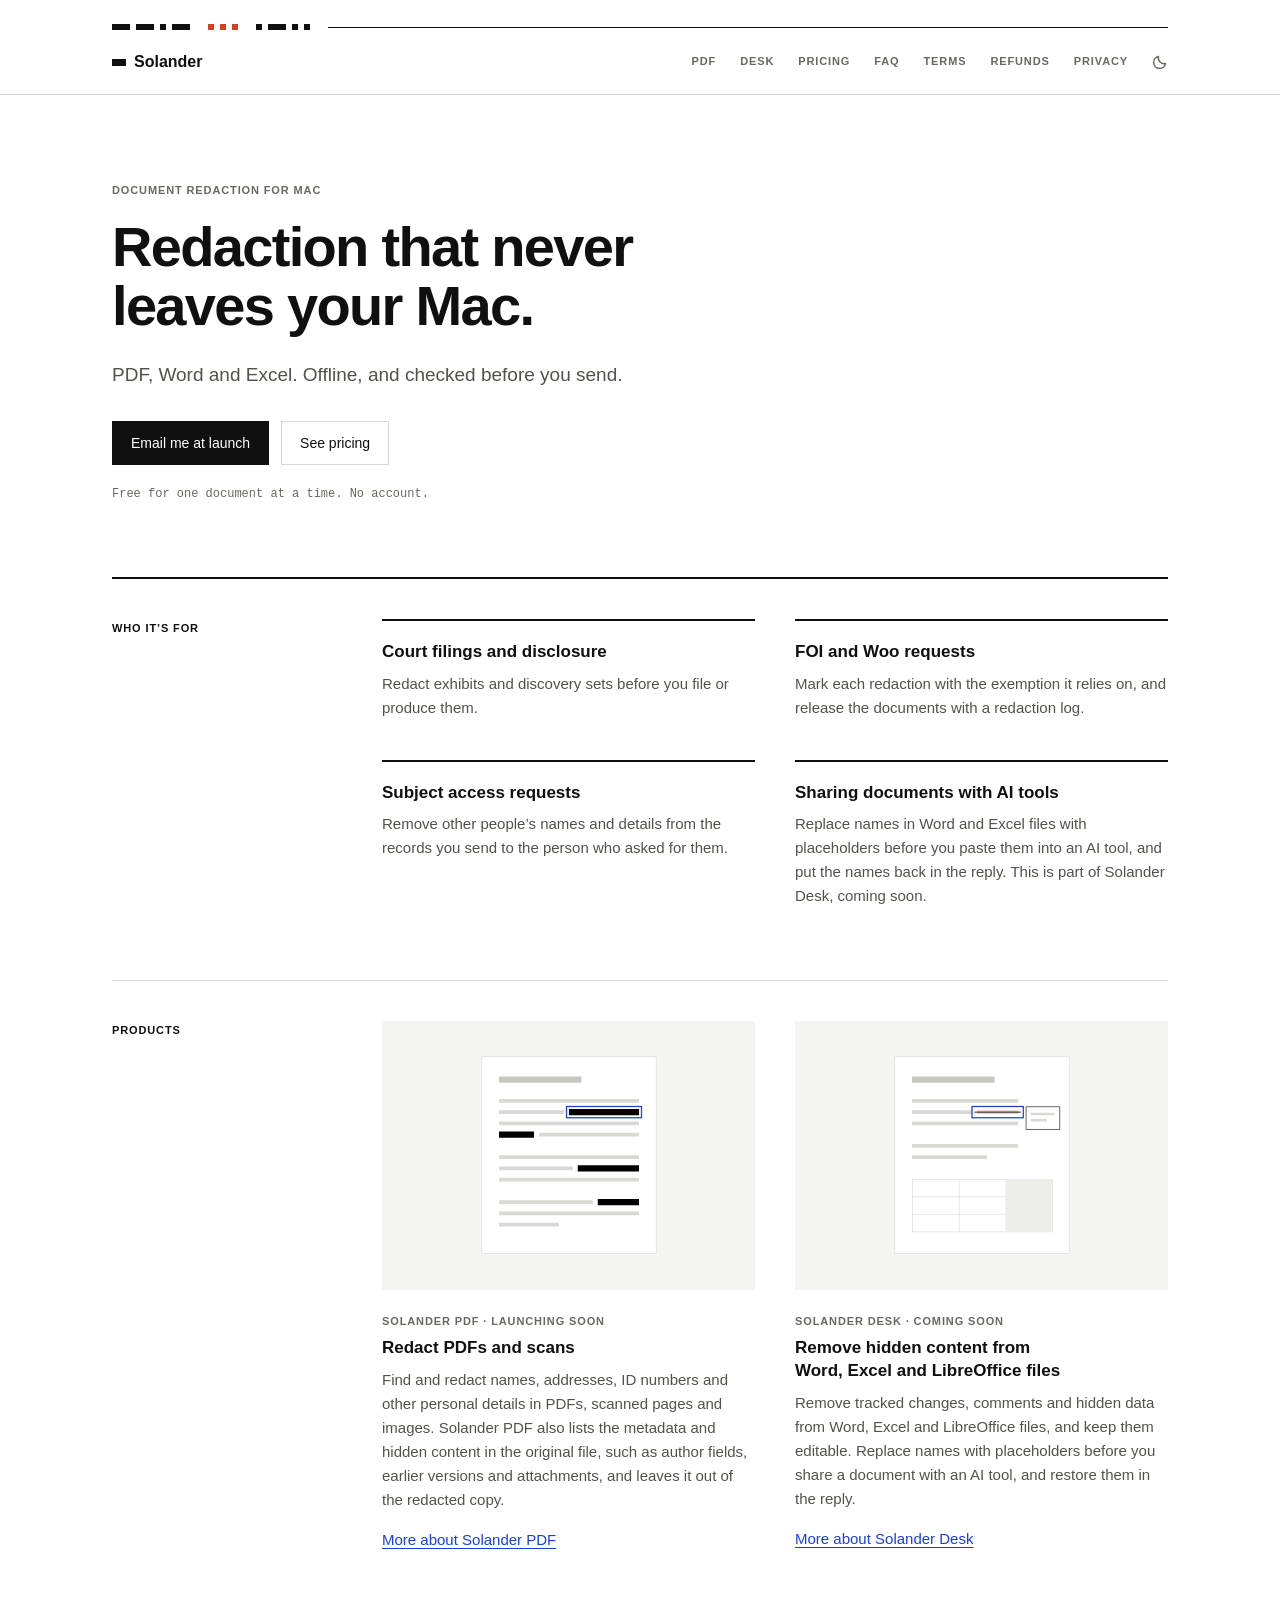
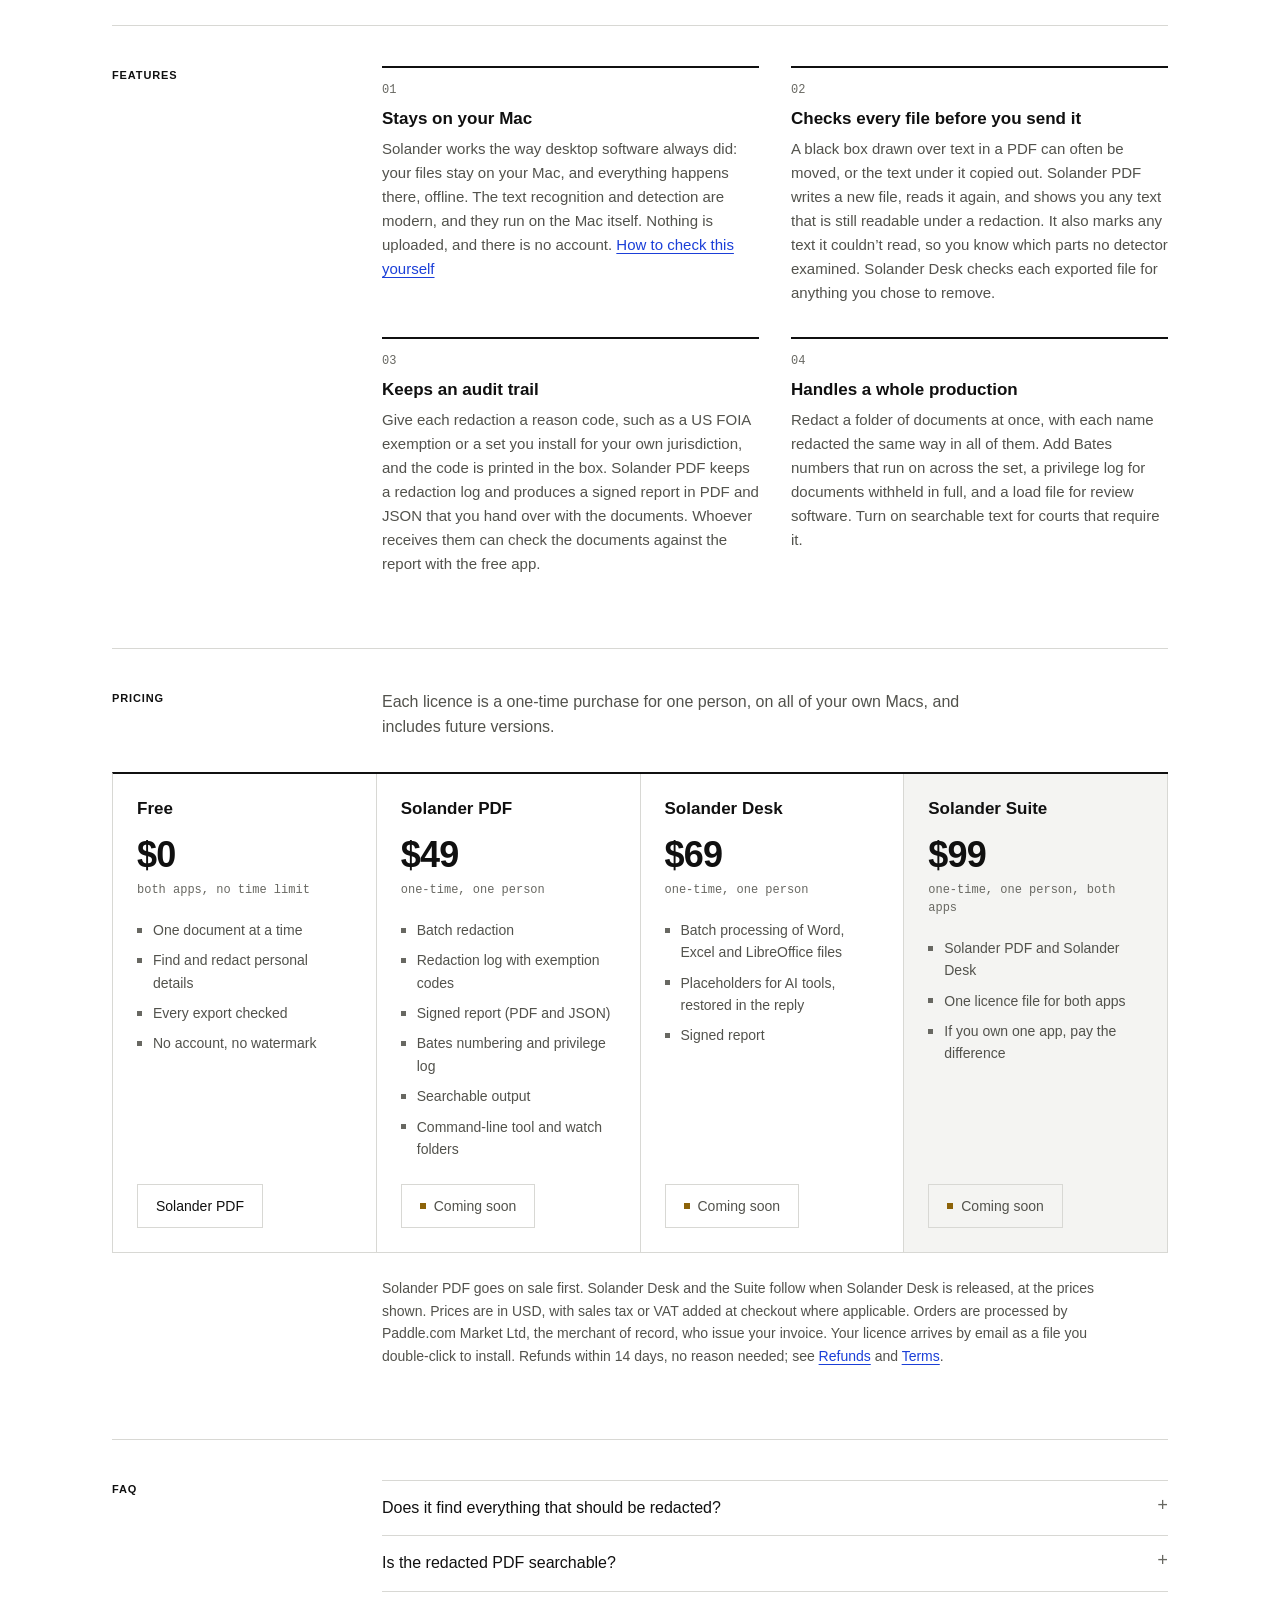
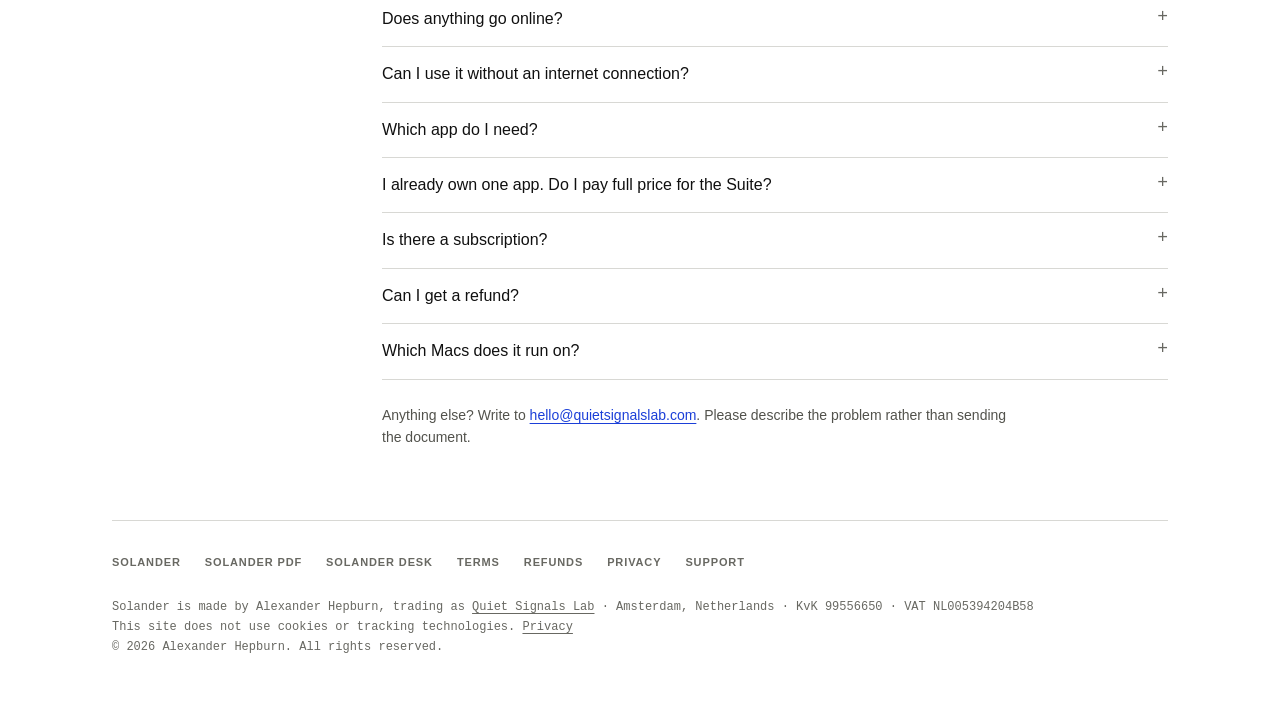
==== commit 44eb2bbb: "Take on quietsignalslab.com's frame: the Morse signal, bold headlines, ink rules The QSL Morse signa" ====
--- a/index.html
+++ b/index.html
@@ -13,6 +13,10 @@
 </head>
 <body>
 <a class="skip" href="#main">Skip to content</a>
+
+<div class="q-signal" aria-hidden="true">
+<svg class="q-morse" viewBox="0 0 33 1" width="198" height="6" shape-rendering="crispEdges" focusable="false"><rect x="0" width="3" height="1"/><rect x="4" width="3" height="1"/><rect x="8" width="1" height="1"/><rect x="10" width="3" height="1"/><rect class="s" x="16" width="1" height="1"/><rect class="s" x="18" width="1" height="1"/><rect class="s" x="20" width="1" height="1"/><rect x="24" width="1" height="1"/><rect x="26" width="3" height="1"/><rect x="30" width="1" height="1"/><rect x="32" width="1" height="1"/></svg>
+</div>
 
 <header>
   <nav>
--- a/styles.css
+++ b/styles.css
@@ -14,6 +14,10 @@
  *   loaded from anywhere.
  * - No ornament: no shadows, gradients or rounded corners. Planes are separated by hairlines,
  *   or set on the app's ground grey.
+ *
+ * The frame is quietsignalslab.com's (lab.css there): the Morse signal above the nav, bold
+ * headlines, and ink rules that open each page and each card. The lab's accent appears in
+ * one place only, the S of the Morse signal. Change the frame there, change it here.
  */
 
 :root {
@@ -30,6 +34,7 @@
     --selected: #1B3FD8;
     --failure: #C81E1E;
     --attention: #8C6309;
+    --accent: #D2421F;
 
     --sans: -apple-system, BlinkMacSystemFont, "SF Pro Text", "Helvetica Neue", Helvetica, Arial, sans-serif;
     --display: -apple-system, BlinkMacSystemFont, "SF Pro Display", "Helvetica Neue", Helvetica, Arial, sans-serif;
@@ -112,6 +117,21 @@
     color: var(--ink-3);
 }
 
+/* ---- The signal: QSL in Morse, then a flat line, as on quietsignalslab.com ---------- */
+
+.q-signal {
+    max-width: var(--max);
+    margin: 0 auto;
+    padding: 24px var(--gutter) 0;
+    display: flex;
+    align-items: center;
+}
+.q-signal svg { flex: none; display: block; }
+.q-signal::after { content: ""; flex: 1 1 auto; height: 1px; background: var(--ink); margin-left: 18px; }
+
+.q-morse rect { fill: var(--ink); }
+.q-morse .s { fill: var(--accent); }
+
 /* ---- Header ---------------------------------------------------------------------- */
 
 header { border-bottom: 1px solid var(--rule); }
@@ -120,7 +140,7 @@
     max-width: var(--max);
     margin: 0 auto;
     padding: 0 var(--gutter);
-    min-height: 56px;
+    min-height: 64px;
     display: flex;
     align-items: center;
     justify-content: space-between;
@@ -136,16 +156,17 @@
     color: var(--ink);
     text-decoration: none;
 }
-/* A redaction: the brand mark is the thing the product makes. */
+/* Solander's mark: a redaction, the thing the product makes. The same bar is the favicon
+ * (assets/favicon.svg) and quietsignalslab.com's Solander icon; change all three together. */
 .nav-brand::before { content: ""; width: 14px; height: 7px; background: var(--ink); }
 
-.nav-links { list-style: none; display: flex; flex-wrap: wrap; gap: 4px 24px; }
-.nav-links a { text-decoration: none; display: inline-block; padding: 8px 0; }
+.nav-links { list-style: none; display: flex; flex-wrap: wrap; align-items: center; gap: 0 24px; }
+.nav-links a { text-decoration: none; display: inline-block; padding: 12px 0; }
 .nav-links a:hover, .nav-links a[aria-current="page"] { color: var(--ink); }
 .nav-links a[aria-current="page"] { box-shadow: inset 0 -2px 0 var(--ink); }
 
 /* Light/dark switch, as on quietsignalslab.com: the moon in light mode, the sun in dark. */
-.theme-toggle { display: inline-flex; padding: 8px 0; background: none; border: 0; color: var(--ink-3); cursor: pointer; }
+.theme-toggle { display: inline-flex; padding: 12px 0; background: none; border: 0; color: var(--ink-3); cursor: pointer; }
 .theme-toggle:hover { color: var(--ink); }
 .theme-toggle svg { display: block; width: 16px; height: 16px; }
 .theme-toggle .sun { display: none; }
@@ -174,17 +195,24 @@
     grid-template-columns: repeat(12, minmax(0, 1fr));
     column-gap: 24px;
     align-items: center;
-    padding: 72px 0 80px;
+    padding: 88px 0 72px;
 }
 .sl-hero > :first-child { grid-column: 1 / 8; }
 .sl-hero-art { grid-column: 9 / -1; }
 /* The family page has no drawing in its hero: the two apps below carry one each. */
 .sl-hero-text > :first-child { grid-column: 1 / 10; }
 
-.sl-eyebrow { margin-bottom: 16px; }
-.sl-hero h1 { margin-bottom: 20px; }
-
-.sl-lede { font-size: 1.125rem; line-height: 1.6; max-width: 36em; }
+.sl-eyebrow { margin-bottom: 20px; }
+/* The lab's headline: bold and tight. A step smaller than the lab's, because these are sentences. */
+.sl-hero h1 {
+    font-size: clamp(2.25rem, 1.5rem + 2.8vw, 3.5rem);
+    line-height: 1.05;
+    letter-spacing: -0.03em;
+    font-weight: 700;
+    margin-bottom: 24px;
+}
+
+.sl-lede { font-size: 1.1875rem; line-height: 1.55; max-width: 34em; }
 
 .sl-cta { display: flex; flex-wrap: wrap; gap: 12px; margin-top: 32px; }
 
@@ -224,22 +252,24 @@
     grid-template-columns: repeat(12, minmax(0, 1fr));
     column-gap: 24px;
     border-top: 1px solid var(--rule);
-    padding: 56px 0 72px;
-}
+    padding: 40px 0 72px;
+}
+/* The first section under the hero opens on an ink rule, as on the lab's pages. */
+.sl-hero + .sl-section { border-top: 2px solid var(--ink); }
 .sl-section > * { grid-column: 4 / -1; }
-.sl-section > .sl-kicker { grid-column: 1 / 4; padding-top: 6px; padding-right: 24px; }
+.sl-section > .sl-kicker { grid-column: 1 / 4; padding-top: 2px; padding-right: 24px; color: var(--ink); }
 .sl-section > h2 { margin-bottom: 12px; }
 .sl-section > h2 + :not(p) { margin-top: 16px; }
 .sl-intro { max-width: 40em; margin-bottom: 32px; }
 /* A page with no hero (the upgrade page) still needs air between the nav and the rule. */
-main.sl > .sl-section:first-child { margin-top: 48px; }
+main.sl > .sl-section:first-child { margin-top: 48px; border-top: 2px solid var(--ink); }
 
 .sl-body { max-width: 40em; }
 .sl-body p + p { margin-top: 16px; }
 
-/* Features: columns under a hairline, no boxes. */
+/* Features: columns under an ink rule, as the lab's cards. */
 .sl-grid { display: grid; grid-template-columns: repeat(2, minmax(0, 1fr)); gap: 40px 40px; }
-.sl-card { border-top: 1px solid var(--rule); padding-top: 20px; }
+.sl-card { border-top: 2px solid var(--ink); padding-top: 20px; }
 .sl-card h3 { margin-bottom: 8px; }
 .sl-card p { font-size: 15px; }
 .sl-card-link { display: inline-block; margin-top: 16px; font-size: 15px; }
@@ -286,7 +316,7 @@
 .sl-steps { list-style: none; counter-reset: step; display: grid; grid-template-columns: repeat(3, minmax(0, 1fr)); gap: 32px; }
 /* Four points read as two pairs; a lone fourth in a row of three reads as an afterthought. */
 .sl-steps-pairs { grid-template-columns: repeat(2, minmax(0, 1fr)); }
-.sl-steps li { counter-increment: step; border-top: 1px solid var(--rule); padding-top: 16px; }
+.sl-steps li { counter-increment: step; border-top: 2px solid var(--ink); padding-top: 16px; }
 .sl-steps li::before {
     content: counter(step, decimal-leading-zero);
     display: block;
@@ -303,7 +333,7 @@
 .sl-plans {
     display: grid;
     grid-template-columns: repeat(3, minmax(0, 1fr));
-    border-top: 1px solid var(--rule);
+    border-top: 2px solid var(--ink);
     border-left: 1px solid var(--rule);
 }
 .sl-plans-wide { grid-template-columns: repeat(4, minmax(0, 1fr)); }
@@ -372,27 +402,24 @@
 .prose { max-width: var(--max); margin: 0 auto; padding: 56px var(--gutter) 96px; }
 .prose > * { max-width: 44rem; }
 .prose .page-label { margin-bottom: 12px; }
-.prose h1 { margin-bottom: 12px; }
+.prose .page-label { color: var(--ink); }
+.prose h1 { font-size: clamp(2.125rem, 1.5rem + 2.4vw, 3.25rem); line-height: 1.05; letter-spacing: -0.03em; font-weight: 700; margin-bottom: 20px; }
 .prose .page-meta {
     font: 400 12px/1.6 var(--mono);
     color: var(--ink-3);
     padding-bottom: 28px;
-    border-bottom: 1px solid var(--rule);
-    margin-bottom: 32px;
+    border-bottom: 2px solid var(--ink);
+    margin-bottom: 40px;
 }
 .prose .lede { font-size: 1.0625rem; color: var(--ink); margin-bottom: 16px; }
-/* The app's SectionLabel: uppercase, tracked, hairline beneath. */
-.prose h2 {
-    font: 600 11px/1.4 var(--sans);
-    letter-spacing: 0.08em;
-    text-transform: uppercase;
-    color: var(--ink-3);
-    padding-bottom: 8px;
-    border-bottom: 1px solid var(--rule);
-    margin: 40px 0 16px;
-}
+/* Headings and square bullets as in the lab's legal notices. */
+.prose h2 { font-size: 1.375rem; line-height: 1.3; letter-spacing: -0.015em; margin: 48px 0 16px; }
 .prose p { margin-bottom: 16px; }
-.prose ul, .prose ol { margin: 0 0 16px 20px; }
+.prose ol { margin: 0 0 16px 20px; }
+.prose ul { list-style: none; margin: 0 0 16px; }
+.prose li { margin-bottom: 8px; }
+.prose ul > li { position: relative; padding-left: 20px; }
+.prose ul > li::before { content: ""; position: absolute; left: 0; top: 0.68em; width: 6px; height: 6px; background: var(--ink); }
 
 .constraint-box {
     background: var(--ground);
@@ -411,12 +438,12 @@
 .footer-links {
     display: flex;
     flex-wrap: wrap;
-    gap: 4px 24px;
-    margin-bottom: 20px;
-    padding-top: 28px;
+    gap: 0 24px;
+    margin-bottom: 16px;
+    padding-top: 24px;
     border-top: 1px solid var(--rule);
 }
-.footer-links a { text-decoration: none; display: inline-block; padding: 8px 0; }
+.footer-links a { text-decoration: none; display: inline-block; padding: 10px 0; }
 .footer-links a:hover { color: var(--ink); }
 .footer-meta p { font: 400 12px/1.7 var(--mono); color: var(--ink-3); }
 .footer-meta a { color: inherit; }
@@ -439,6 +466,8 @@
 
 @media (max-width: 600px) {
     :root { --gutter: 16px; }
+    .q-signal { padding-top: 20px; }
+    nav { padding-top: 16px; padding-bottom: 4px; }
     .sl-lede { font-size: 1.0625rem; }
     .sl-hero-art, .sl-card-art { padding: 24px 16px; }
     .prose { padding-top: 40px; }
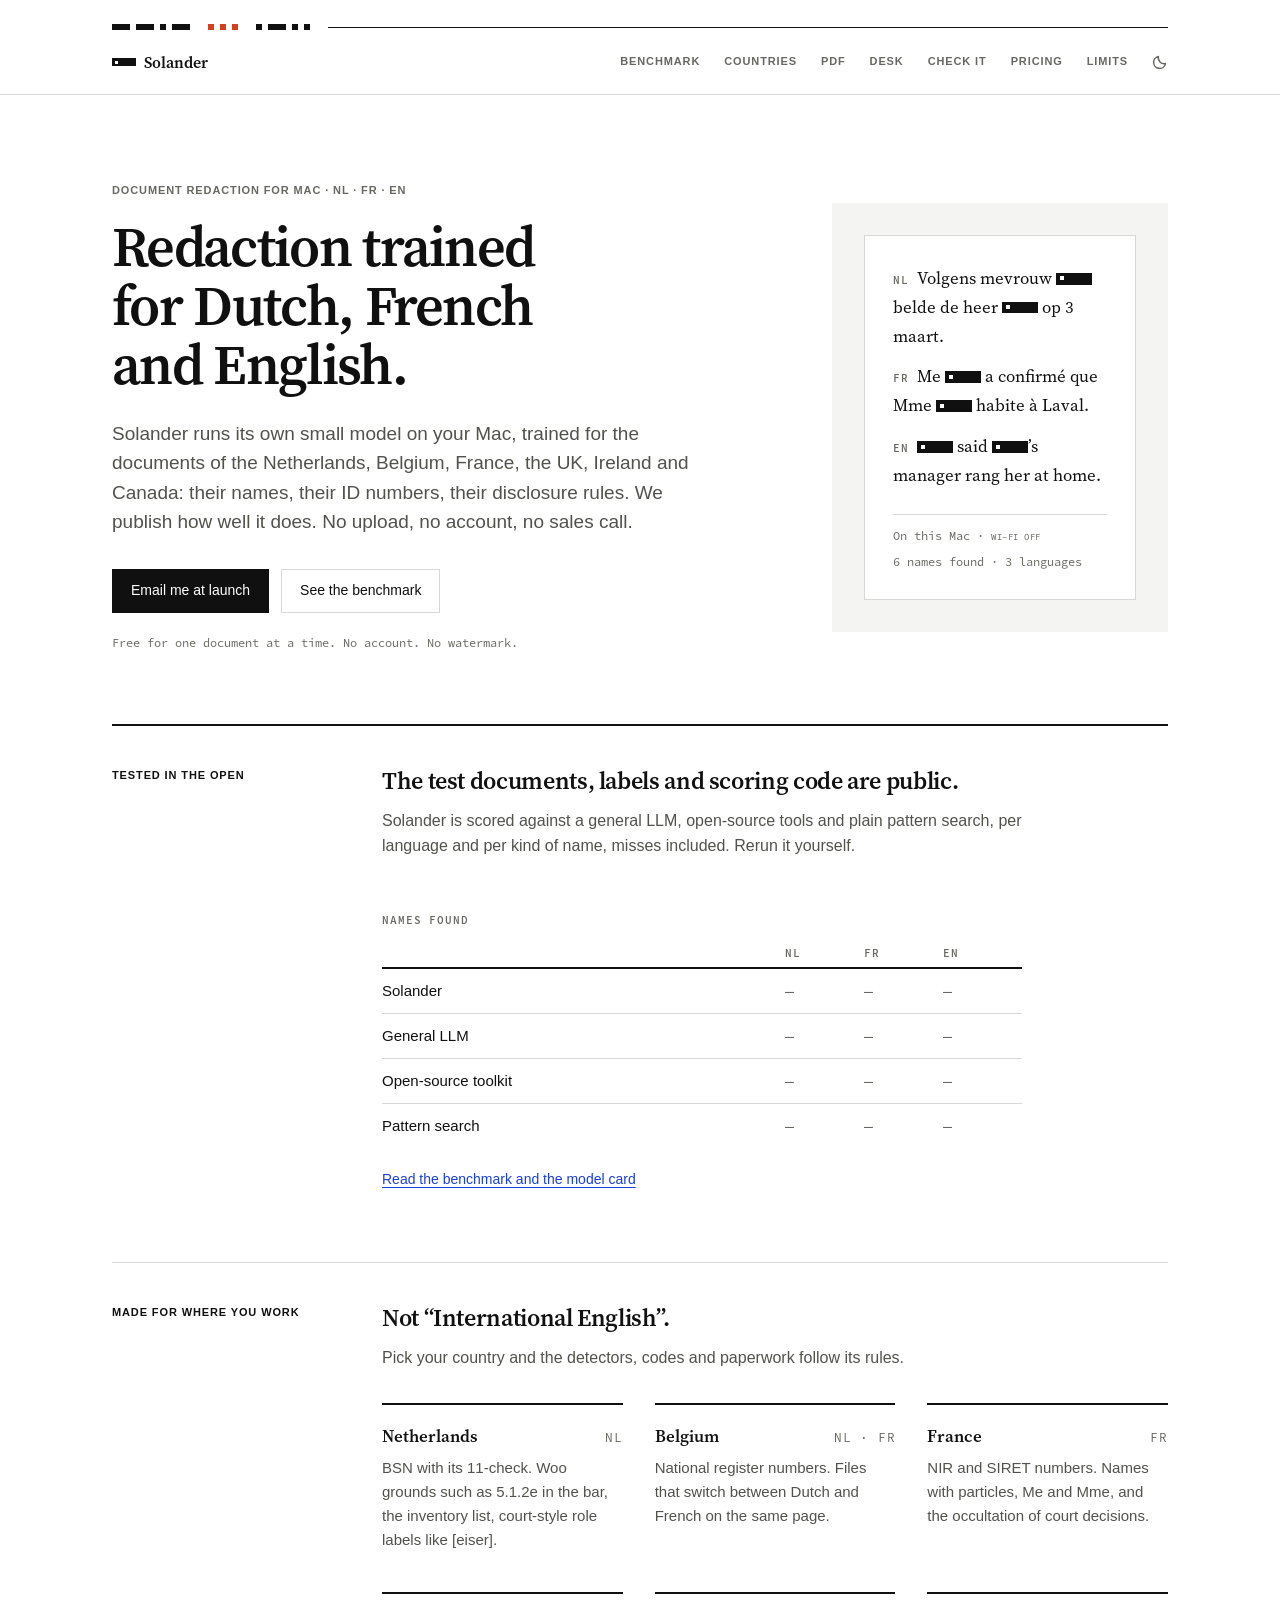
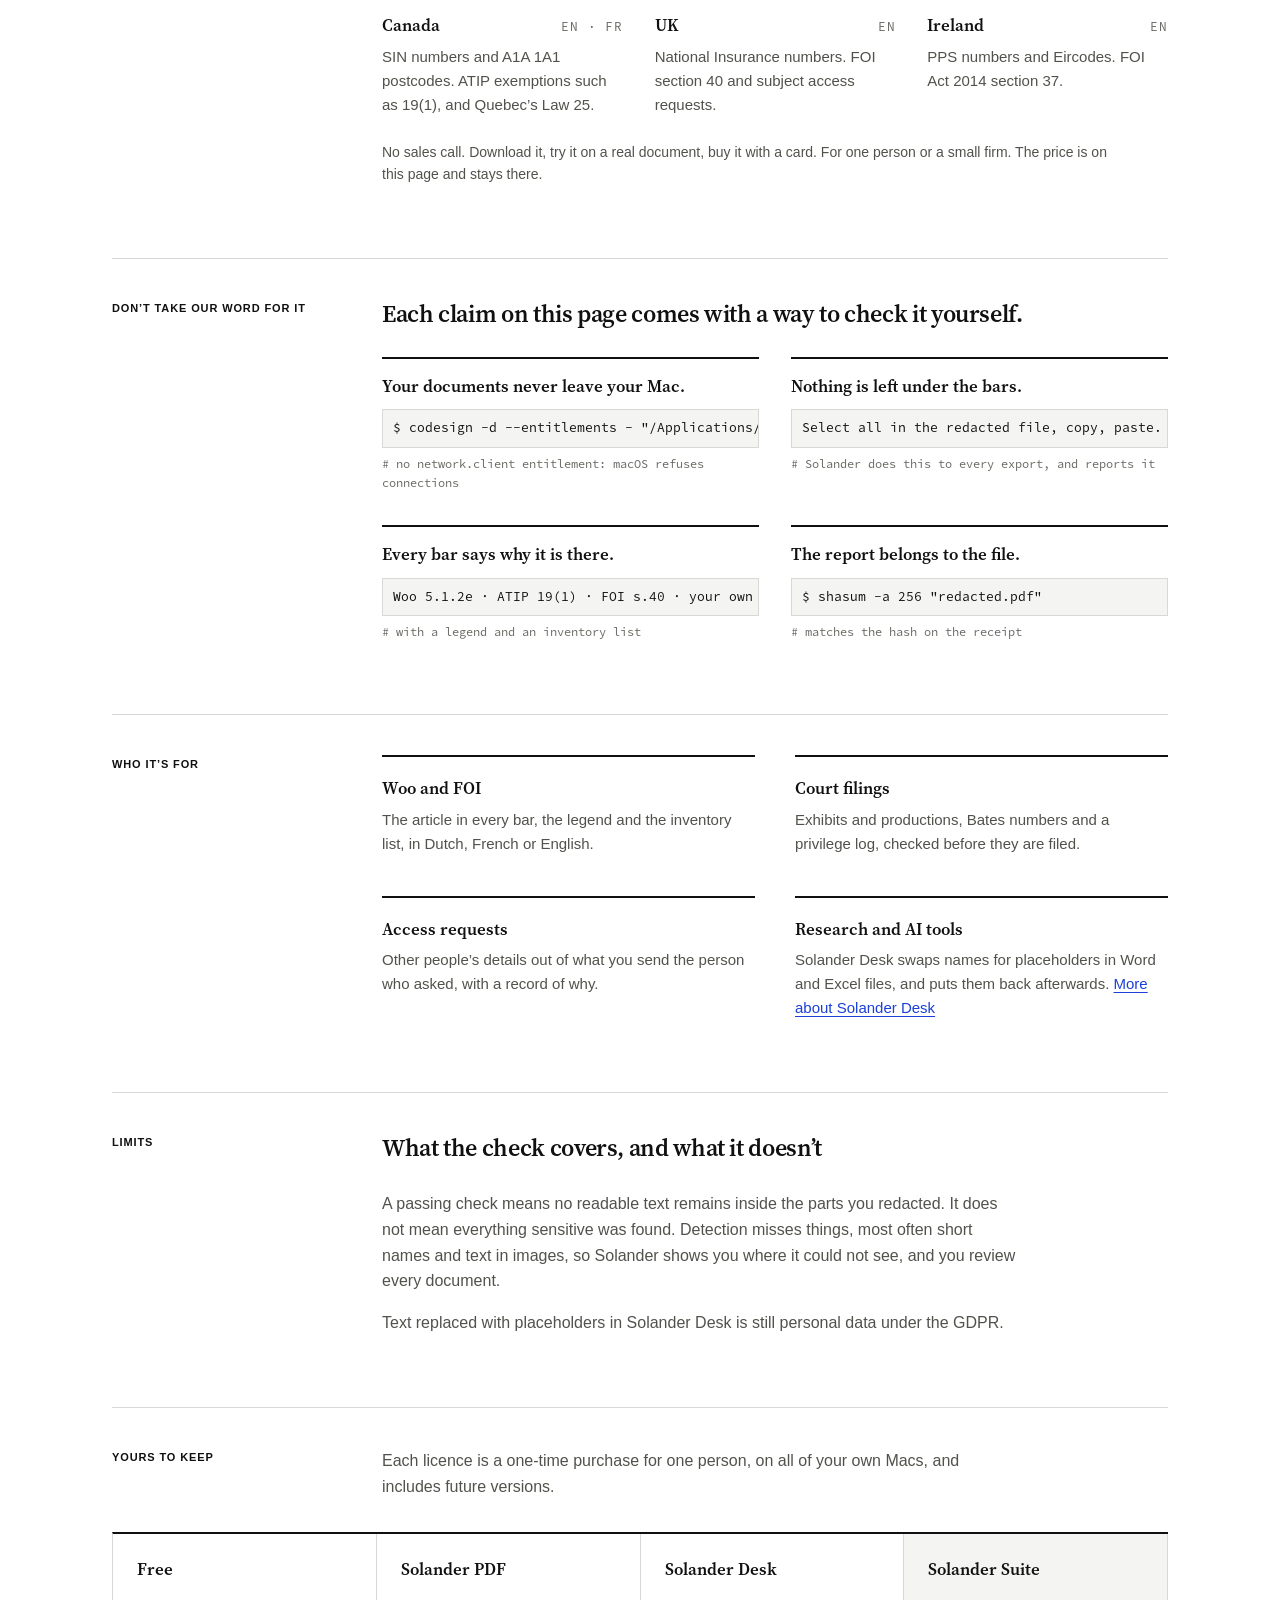
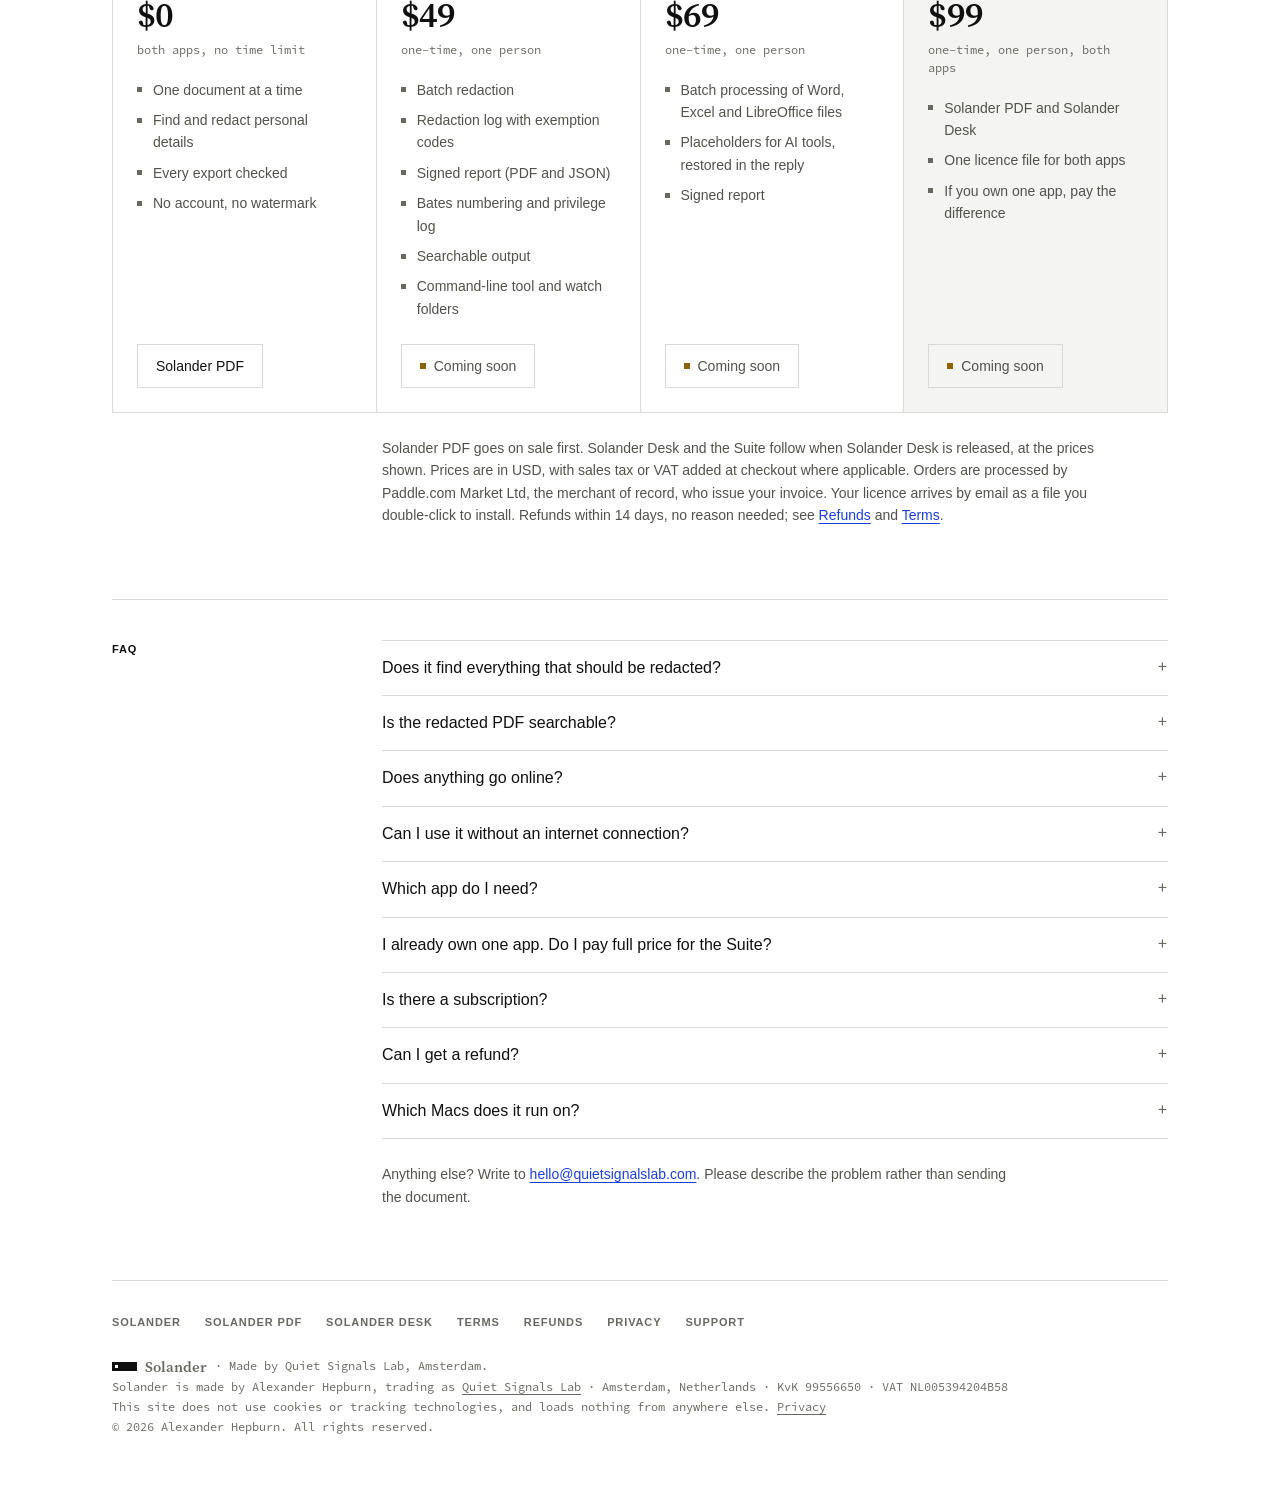
==== commit d1ba1abd: "Home page per the visual identity (D-037, B1–B4): headline "Redaction trained for Dutch, French and " ====
--- a/index.html
+++ b/index.html
@@ -3,9 +3,9 @@
 <head>
     <meta charset="UTF-8">
     <meta name="viewport" content="width=device-width, initial-scale=1.0">
-    <meta name="description" content="Redact PDFs and remove hidden content from Word and Excel files, offline, entirely on your Mac. Nothing is uploaded, and every file is checked before you send it. For court filings, FOI and Woo requests, and subject access requests.">
+    <meta name="description" content="Redaction for Mac, trained for the documents of the Netherlands, Belgium, France, the UK, Ireland and Canada. Runs its own small model on your Mac, offline. Every export checked. Benchmark published.">
     <meta name="author" content="Quiet Signals Lab">
-    <title>Solander — document redaction for Mac: PDF, Word and Excel</title>
+    <title>Solander — redaction trained for Dutch, French and English, on your Mac</title>
 
     <link rel="icon" type="image/svg+xml" href="/assets/favicon.svg">
     <link rel="stylesheet" href="/styles.css">
@@ -22,13 +22,13 @@
   <nav>
     <a href="/" class="nav-brand">Solander</a>
     <ul class="nav-links">
+      <li><a href="/benchmark/">Benchmark</a></li>
+      <li><a href="/#countries">Countries</a></li>
       <li><a href="/pdf/">PDF</a></li>
       <li><a href="/desk/">Desk</a></li>
+      <li><a href="/#check">Check it</a></li>
       <li><a href="/#pricing">Pricing</a></li>
-      <li><a href="/#faq">FAQ</a></li>
-      <li><a href="/terms.html">Terms</a></li>
-      <li><a href="/refunds.html">Refunds</a></li>
-      <li><a href="/privacy.html">Privacy</a></li>
+      <li><a href="/#limits">Limits</a></li>
       <li><button class="theme-toggle" type="button" aria-label="Switch between light and dark mode"><svg class="moon" viewBox="0 0 16 16" aria-hidden="true" focusable="false"><path d="M13.5 9.6A6 6 0 0 1 6.4 2.5a6 6 0 1 0 7.1 7.1z" fill="none" stroke="currentColor" stroke-width="1.5" stroke-linejoin="round"/></svg><svg class="sun" viewBox="0 0 16 16" aria-hidden="true" focusable="false"><circle cx="8" cy="8" r="3" fill="none" stroke="currentColor" stroke-width="1.5"/><path d="M8 0.5v2M8 13.5v2M0.5 8h2M13.5 8h2M2.7 2.7l1.4 1.4M11.9 11.9l1.4 1.4M2.7 13.3l1.4-1.4M11.9 4.1l1.4-1.4" stroke="currentColor" stroke-width="1.5"/></svg></button></li>
     </ul>
   </nav>
@@ -36,145 +36,102 @@
 
 <main class="sl" id="main">
 
-    <!-- Hero. The copy follows COPY_GUIDE.md §4: one proposition, the buyer's words, and
-         nothing about how the software works. -->
-    <section class="sl-hero sl-hero-text">
+    <!-- Hero (FAMILY D-037, B4): the headline is the claim, the lede says where it is true,
+         and the specimen shows the three languages with the coded bar on each name. -->
+    <section class="sl-hero">
         <div>
-            <p class="sl-eyebrow">Document redaction for Mac</p>
-            <h1>Redaction that never leaves your Mac.</h1>
-            <p class="sl-lede">PDF, Word and Excel. Offline, and checked before you send.</p>
+            <p class="sl-eyebrow">Document redaction for Mac &middot; NL &middot; FR &middot; EN</p>
+            <h1>Redaction trained for Dutch, French and English.</h1>
+            <p class="sl-lede">Solander runs its own small model on your Mac, trained for the documents of the Netherlands, Belgium, France, the UK, Ireland and Canada: their names, their ID numbers, their disclosure rules. We publish how well it does. No upload, no account, no sales call.</p>
             <div class="sl-cta">
-                <!-- AT LAUNCH: replace the mailto below with a link to /pdf/ ("Download free"),
+                <!-- AT LAUNCH: replace the mailto below with a link to /pdf/ ("Download Solander PDF"),
                      where the Download buttons are checked against the appcast. -->
                 <a href="mailto:hello@quietsignalslab.com?subject=Solander%20%E2%80%94%20tell%20me%20when%20it%20launches" class="appstore-badge">Email me at launch</a>
-                <a href="#pricing" class="sl-btn-quiet">See pricing</a>
-            </div>
-            <p class="sl-fine">Free for one document at a time. No account.</p>
-        </div>
+                <a href="/benchmark/" class="sl-btn-quiet">See the benchmark</a>
+            </div>
+            <p class="sl-fine">Free for one document at a time. No account. No watermark.</p>
+        </div>
+        <div class="sl-hero-art">
+            <figure class="sl-specimen" aria-label="Three sentences, in Dutch, French and English, with the names redacted">
+                <p><span class="sl-lang">NL</span>Volgens mevrouw <span class="sl-bar" aria-hidden="true"></span> belde de heer <span class="sl-bar" aria-hidden="true"></span> op 3 maart.</p>
+                <p><span class="sl-lang">FR</span>Me <span class="sl-bar" aria-hidden="true"></span> a confirmé que Mme <span class="sl-bar" aria-hidden="true"></span> habite à Laval.</p>
+                <p><span class="sl-lang">EN</span><span class="sl-bar" aria-hidden="true"></span> said <span class="sl-bar" aria-hidden="true"></span>&rsquo;s manager rang her at home.</p>
+                <figcaption><span>On this Mac &middot; <span class="sl-mono">WI-FI OFF</span></span><span>6 names found &middot; 3 languages</span></figcaption>
+            </figure>
+        </div>
+    </section>
+
+    <!-- Tested in the open. The cells stay empty until the benchmark is run; a dash is an
+         honest cell, a made-up number is not (B4, scorecard). -->
+    <section class="sl-section" id="benchmark">
+        <p class="sl-kicker">Tested in the open</p>
+        <h2>The test documents, labels and scoring code are public.</h2>
+        <p class="sl-intro">Solander is scored against a general LLM, open-source tools and plain pattern search, per language and per kind of name, misses included. Rerun it yourself.</p>
+        <table class="sl-score">
+            <caption>Names found</caption>
+            <thead><tr><th scope="col"></th><th scope="col">NL</th><th scope="col">FR</th><th scope="col">EN</th></tr></thead>
+            <tbody>
+                <tr><th scope="row">Solander</th><td>&mdash;</td><td>&mdash;</td><td>&mdash;</td></tr>
+                <tr><th scope="row">General LLM</th><td>&mdash;</td><td>&mdash;</td><td>&mdash;</td></tr>
+                <tr><th scope="row">Open-source toolkit</th><td>&mdash;</td><td>&mdash;</td><td>&mdash;</td></tr>
+                <tr><th scope="row">Pattern search</th><td>&mdash;</td><td>&mdash;</td><td>&mdash;</td></tr>
+            </tbody>
+        </table>
+        <p class="sl-small"><a href="/benchmark/">Read the benchmark and the model card</a></p>
+    </section>
+
+    <!-- Made for where you work (B7): a country is a first-class setting. -->
+    <section class="sl-section" id="countries">
+        <p class="sl-kicker">Made for where you work</p>
+        <h2>Not &ldquo;International English&rdquo;.</h2>
+        <p class="sl-intro">Pick your country and the detectors, codes and paperwork follow its rules.</p>
+        <div class="sl-countries">
+            <article class="sl-card"><h3>Netherlands <span class="sl-mono">NL</span></h3><p>BSN with its 11-check. Woo grounds such as 5.1.2e in the bar, the inventory list, court-style role labels like [eiser].</p></article>
+            <article class="sl-card"><h3>Belgium <span class="sl-mono">NL &middot; FR</span></h3><p>National register numbers. Files that switch between Dutch and French on the same page.</p></article>
+            <article class="sl-card"><h3>France <span class="sl-mono">FR</span></h3><p>NIR and SIRET numbers. Names with particles, Me and Mme, and the occultation of court decisions.</p></article>
+            <article class="sl-card"><h3>Canada <span class="sl-mono">EN &middot; FR</span></h3><p>SIN numbers and A1A 1A1 postcodes. ATIP exemptions such as 19(1), and Quebec&rsquo;s Law 25.</p></article>
+            <article class="sl-card"><h3>UK <span class="sl-mono">EN</span></h3><p>National Insurance numbers. FOI section 40 and subject access requests.</p></article>
+            <article class="sl-card"><h3>Ireland <span class="sl-mono">EN</span></h3><p>PPS numbers and Eircodes. FOI Act 2014 section 37.</p></article>
+        </div>
+        <p class="sl-note">No sales call. Download it, try it on a real document, buy it with a card. For one person or a small firm. The price is on this page and stays there.</p>
+    </section>
+
+    <!-- Don't take our word for it: each claim with its check (asset 04). -->
+    <section class="sl-section" id="check">
+        <p class="sl-kicker">Don&rsquo;t take our word for it</p>
+        <h2>Each claim on this page comes with a way to check it yourself.</h2>
+        <dl class="sl-claims">
+            <div><dt>Your documents never leave your Mac.</dt><dd><code>$ codesign -d --entitlements - "/Applications/Solander PDF.app"</code><span class="sl-comment"># no network.client entitlement: macOS refuses connections</span></dd></div>
+            <div><dt>Nothing is left under the bars.</dt><dd><code>Select all in the redacted file, copy, paste.</code><span class="sl-comment"># Solander does this to every export, and reports it</span></dd></div>
+            <div><dt>Every bar says why it is there.</dt><dd><code>Woo 5.1.2e &middot; ATIP 19(1) &middot; FOI s.40 &middot; your own</code><span class="sl-comment"># with a legend and an inventory list</span></dd></div>
+            <div><dt>The report belongs to the file.</dt><dd><code>$ shasum -a 256 "redacted.pdf"</code><span class="sl-comment"># matches the hash on the receipt</span></dd></div>
+        </dl>
     </section>
 
     <!-- Who it's for -->
     <section class="sl-section" id="uses">
         <p class="sl-kicker">Who it&rsquo;s for</p>
         <div class="sl-grid">
-            <article class="sl-card">
-                <h3>Court filings and disclosure</h3>
-                <p>Redact exhibits and discovery sets before you file or produce them.</p>
-            </article>
-            <article class="sl-card">
-                <h3>FOI and Woo requests</h3>
-                <p>Mark each redaction with the exemption it relies on, and release the documents with a redaction log.</p>
-            </article>
-            <article class="sl-card">
-                <h3>Subject access requests</h3>
-                <p>Remove other people&rsquo;s names and details from the records you send to the person who asked for them.</p>
-            </article>
-            <article class="sl-card">
-                <h3>Sharing documents with AI tools</h3>
-                <p>Replace names in Word and Excel files with placeholders before you paste them into an AI tool, and put the names back in the reply. This is part of Solander Desk, coming soon.</p>
-            </article>
-        </div>
-    </section>
-
-    <!-- Products. The drawings are the apps' own marks, not screenshots, so they cannot
-         misrepresent either interface. -->
-    <section class="sl-section" id="apps">
-        <p class="sl-kicker">Products</p>
-        <div class="sl-apps">
-            <article class="sl-card">
-                <div class="sl-card-art" aria-hidden="true">
-                    <svg viewBox="0 0 320 340" xmlns="http://www.w3.org/2000/svg">
-                        <rect x="20.5" y="12.5" width="279" height="315" fill="#FFFFFF" stroke="#D8D8D4"/>
-                        <rect x="48" y="44" width="132" height="10" fill="#C8C8C3"/>
-                        <g fill="#D8D8D4">
-                            <rect x="48" y="80" width="224" height="6"/>
-                            <rect x="48" y="98" width="104" height="6"/>
-                            <rect x="48" y="116" width="224" height="6"/>
-                            <rect x="112" y="134" width="160" height="6"/>
-                            <rect x="48" y="170" width="224" height="6"/>
-                            <rect x="48" y="188" width="118" height="6"/>
-                            <rect x="48" y="206" width="224" height="6"/>
-                            <rect x="48" y="242" width="150" height="6"/>
-                            <rect x="48" y="260" width="224" height="6"/>
-                            <rect x="48" y="278" width="96" height="6"/>
-                        </g>
-                        <g fill="#000000">
-                            <rect x="160" y="96" width="112" height="10"/>
-                            <rect x="48" y="132" width="56" height="10"/>
-                            <rect x="174" y="186" width="98" height="10"/>
-                            <rect x="206" y="240" width="66" height="10"/>
-                        </g>
-                        <rect x="156" y="92" width="120" height="18" fill="none" stroke="#1B3FD8" stroke-width="2"/>
-                    </svg>
-                </div>
-                <p class="sl-eyebrow">Solander PDF &middot; Launching soon</p>
-                <h3>Redact PDFs and scans</h3>
-                <p>Find and redact names, addresses, ID numbers and other personal details in PDFs, scanned pages and images. Solander PDF also lists the metadata and hidden content in the original file, such as author fields, earlier versions and attachments, and leaves it out of the redacted copy.</p>
-                <a href="/pdf/" class="sl-card-link">More about Solander PDF</a>
-            </article>
-            <article class="sl-card">
-                <div class="sl-card-art" aria-hidden="true">
-                    <svg viewBox="0 0 320 340" xmlns="http://www.w3.org/2000/svg">
-                        <rect x="20.5" y="12.5" width="279" height="315" fill="#FFFFFF" stroke="#D8D8D4"/>
-                        <rect x="48" y="44" width="132" height="10" fill="#C8C8C3"/>
-                        <g fill="#D8D8D4">
-                            <rect x="48" y="80" width="170" height="6"/>
-                            <rect x="48" y="98" width="96" height="6"/>
-                            <rect x="152" y="98" width="66" height="6"/>
-                            <rect x="48" y="116" width="170" height="6"/>
-                            <rect x="48" y="152" width="170" height="6"/>
-                            <rect x="48" y="170" width="120" height="6"/>
-                        </g>
-                        <line x1="148" y1="101" x2="222" y2="101" stroke="#101010" stroke-width="1.5"/>
-                        <rect x="230.5" y="92.5" width="54" height="36" fill="#FFFFFF" stroke="#101010"/>
-                        <rect x="238" y="102" width="38" height="4" fill="#D8D8D4"/>
-                        <rect x="238" y="112" width="26" height="4" fill="#D8D8D4"/>
-                        <g stroke="#D8D8D4" fill="none">
-                            <rect x="48.5" y="208.5" width="224" height="84"/>
-                            <line x1="48" y1="236.5" x2="272" y2="236.5"/>
-                            <line x1="48" y1="264.5" x2="272" y2="264.5"/>
-                            <line x1="123.5" y1="208" x2="123.5" y2="292"/>
-                            <line x1="198.5" y1="208" x2="198.5" y2="292"/>
-                        </g>
-                        <rect x="199" y="209" width="73" height="83" fill="#ECECE8"/>
-                        <rect x="144" y="92" width="82" height="18" fill="none" stroke="#1B3FD8" stroke-width="2"/>
-                    </svg>
-                </div>
-                <p class="sl-eyebrow">Solander Desk &middot; Coming soon</p>
-                <h3>Remove hidden content from Word, Excel and LibreOffice files</h3>
-                <p>Remove tracked changes, comments and hidden data from Word, Excel and LibreOffice files, and keep them editable. Replace names with placeholders before you share a document with an AI tool, and restore them in the reply.</p>
-                <a href="/desk/" class="sl-card-link">More about Solander Desk</a>
-            </article>
-        </div>
-    </section>
-
-    <!-- Four points: on your Mac first (COPY_GUIDE.md §4.4), then checked, recorded and ready to
-         produce (positioning review v2, 2026-09-29). -->
-    <section class="sl-section">
-        <p class="sl-kicker">Features</p>
-        <ol class="sl-steps sl-steps-pairs">
-            <li>
-                <h3>Stays on your Mac</h3>
-                <p>Solander works the way desktop software always did: your files stay on your Mac, and everything happens there, offline. The text recognition and detection are modern, and they run on the Mac itself. Nothing is uploaded, and there is no account. <a href="/privacy.html#the-app">How to check this yourself</a></p>
-            </li>
-            <li>
-                <h3>Checks every file before you send it</h3>
-                <p>A black box drawn over text in a PDF can often be moved, or the text under it copied out. Solander PDF writes a new file, reads it again, and shows you any text that is still readable under a redaction. It also marks any text it couldn&rsquo;t read, so you know which parts no detector examined. Solander Desk checks each exported file for anything you chose to remove.</p>
-            </li>
-            <li>
-                <h3>Keeps an audit trail</h3>
-                <p>Give each redaction a reason code, such as a US FOIA exemption or a set you install for your own jurisdiction, and the code is printed in the box. Solander PDF keeps a redaction log and produces a signed report in PDF and JSON that you hand over with the documents. Whoever receives them can check the documents against the report with the free app.</p>
-            </li>
-            <li>
-                <h3>Handles a whole production</h3>
-                <p>Redact a folder of documents at once, with each name redacted the same way in all of them. Add Bates numbers that run on across the set, a privilege log for documents withheld in full, and a load file for review software. Turn on searchable text for courts that require it.</p>
-            </li>
-        </ol>
+            <article class="sl-card"><h3>Woo and FOI</h3><p>The article in every bar, the legend and the inventory list, in Dutch, French or English.</p></article>
+            <article class="sl-card"><h3>Court filings</h3><p>Exhibits and productions, Bates numbers and a privilege log, checked before they are filed.</p></article>
+            <article class="sl-card"><h3>Access requests</h3><p>Other people&rsquo;s details out of what you send the person who asked, with a record of why.</p></article>
+            <article class="sl-card"><h3>Research and AI tools</h3><p>Solander Desk swaps names for placeholders in Word and Excel files, and puts them back afterwards. <a href="/desk/">More about Solander Desk</a></p></article>
+        </div>
+    </section>
+
+    <!-- Limits: stated plainly, above the price (HC6). -->
+    <section class="sl-section" id="limits">
+        <p class="sl-kicker">Limits</p>
+        <h2>What the check covers, and what it doesn&rsquo;t</h2>
+        <div class="sl-body">
+            <p>A passing check means no readable text remains inside the parts you redacted. It does not mean everything sensitive was found. Detection misses things, most often short names and text in images, so Solander shows you where it could not see, and you review every document.</p>
+            <p>Text replaced with placeholders in Solander Desk is still personal data under the GDPR.</p>
+        </div>
     </section>
 
     <!-- Pricing -->
     <section class="sl-section" id="pricing">
-        <p class="sl-kicker">Pricing</p>
+        <p class="sl-kicker">Yours to keep</p>
         <p class="sl-intro">Each licence is a one-time purchase for one person, on all of your own Macs, and includes future versions.</p>
         <div class="sl-plans sl-plans-wide">
             <div class="sl-plan">
@@ -310,8 +267,9 @@
     <a href="mailto:hello@quietsignalslab.com?subject=Solander">Support</a>
   </div>
   <div class="footer-meta">
+    <p class="sl-footer-mark"><span class="sl-bar" aria-hidden="true"></span><span class="sl-footer-wordmark">Solander</span> &middot; Made by Quiet Signals Lab, Amsterdam.</p>
     <p>Solander is made by Alexander Hepburn, trading as <a href="https://quietsignalslab.com/">Quiet Signals Lab</a> &middot; Amsterdam, Netherlands &middot; KvK 99556650 &middot; VAT NL005394204B58</p>
-    <p>This site does not use cookies or tracking technologies. <a href="/privacy.html">Privacy</a></p>
+    <p>This site does not use cookies or tracking technologies, and loads nothing from anywhere else. <a href="/privacy.html">Privacy</a></p>
     <p>&copy; 2026 Alexander Hepburn. All rights reserved.</p>
   </div>
 </footer>
--- a/styles.css
+++ b/styles.css
@@ -37,8 +37,8 @@
     --accent: #D2421F;
 
     --sans: -apple-system, BlinkMacSystemFont, "SF Pro Text", "Helvetica Neue", Helvetica, Arial, sans-serif;
-    --display: -apple-system, BlinkMacSystemFont, "SF Pro Display", "Helvetica Neue", Helvetica, Arial, sans-serif;
-    --mono: ui-monospace, "SF Mono", SFMono-Regular, Menlo, Consolas, monospace;
+    --display: "Source Serif 4", Georgia, "Times New Roman", serif;
+    --mono: "Source Code Pro", ui-monospace, "SF Mono", SFMono-Regular, Menlo, Consolas, monospace;
 
     --gutter: 32px;
     --max: 1120px;
@@ -78,6 +78,17 @@
 }
 :root[data-theme="light"] { color-scheme: light; }
 
+/* ---- Type ------------------------------------------------------------------------ */
+
+/* Three faces, one job each (FAMILY D-037, B1 and asset 05): Source Serif 4 for documents
+ * (headlines, the name, claims), the system sans for the rest, Source Code Pro for codes,
+ * hashes and commands. Both are SIL OFL and self-hosted in assets/fonts. */
+@font-face { font-family: "Source Serif 4"; font-weight: 400; font-style: normal; font-display: swap; src: url("/assets/fonts/SourceSerif4-Regular.woff2") format("woff2"); }
+@font-face { font-family: "Source Serif 4"; font-weight: 600; font-style: normal; font-display: swap; src: url("/assets/fonts/SourceSerif4-Semibold.woff2") format("woff2"); }
+@font-face { font-family: "Source Serif 4"; font-weight: 400; font-style: italic; font-display: swap; src: url("/assets/fonts/SourceSerif4-It.woff2") format("woff2"); }
+@font-face { font-family: "Source Code Pro"; font-weight: 400; font-style: normal; font-display: swap; src: url("/assets/fonts/SourceCodePro-Regular.woff2") format("woff2"); }
+@font-face { font-family: "Source Code Pro"; font-weight: 600; font-style: normal; font-display: swap; src: url("/assets/fonts/SourceCodePro-Semibold.woff2") format("woff2"); }
+
 /* ---- Base ------------------------------------------------------------------------ */
 
 *, *::before, *::after { box-sizing: border-box; margin: 0; padding: 0; }
@@ -156,9 +167,16 @@
     color: var(--ink);
     text-decoration: none;
 }
-/* Solander's mark: a redaction, the thing the product makes. The same bar is the favicon
- * (assets/favicon.svg) and quietsignalslab.com's Solander icon; change all three together. */
-.nav-brand::before { content: ""; width: 14px; height: 7px; background: var(--ink); }
+/* Solander's mark: the coded bar, a redaction with the place its reason goes (FAMILY D-037,
+ * B2): 3 : 1, the slot three-eighths of the height, inset five-sixteenths. The same bar is
+ * the favicon (assets/favicon.svg), the app icon and the mark on the report; change all
+ * together. The slot is a paper square painted over the ink. */
+.nav-brand::before {
+    content: "";
+    width: 24px;
+    height: 8px;
+    background: linear-gradient(var(--paper), var(--paper)) 2.5px 2.5px / 3px 3px no-repeat, var(--ink);
+}
 
 .nav-links { list-style: none; display: flex; flex-wrap: wrap; align-items: center; gap: 0 24px; }
 .nav-links a { text-decoration: none; display: inline-block; padding: 12px 0; }
@@ -221,6 +239,20 @@
 /* A drawn page on the ground, as a document sits on the app's canvas. */
 .sl-hero-art, .sl-card-art { background: var(--ground); padding: 32px; display: flex; justify-content: center; }
 .sl-hero-art svg, .sl-card-art svg { width: 100%; max-width: 260px; height: auto; display: block; }
+
+/* The window, as the design proof drew it: full width, on a hairline, no shadow. Light and
+ * dark follow the theme the way the sun and moon do. */
+.sl-screen-section { padding-top: 0; border-top: 0; }
+.sl-section > .sl-screen { grid-column: 1 / -1; margin: 0; }
+.sl-screen img { display: block; width: 100%; height: auto; border: 1px solid var(--rule); background: var(--ground); }
+.sl-screen .dark { display: none; }
+.sl-screen figcaption { font-size: 14px; color: var(--ink-3); margin-top: 12px; max-width: 52em; }
+@media (prefers-color-scheme: dark) {
+    :root:not([data-theme="light"]) .sl-screen .light { display: none; }
+    :root:not([data-theme="light"]) .sl-screen .dark { display: block; }
+}
+:root[data-theme="dark"] .sl-screen .light { display: none; }
+:root[data-theme="dark"] .sl-screen .dark { display: block; }
 
 /* ---- Buttons --------------------------------------------------------------------- */
 
@@ -450,7 +482,58 @@
 
 /* ---- Narrow ---------------------------------------------------------------------- */
 
+/* ---- Added for D-037 ------------------------------------------------------------- */
+/* ---- The coded bar, in running text (B2) ---------------------------------------- */
+
+/* A redaction with the place its reason goes, 3 : 1, drawn at the text's own x-height
+ * so a specimen sentence reads as a redacted sentence. The slot is painted paper. */
+.sl-bar {
+    display: inline-block;
+    width: 2.1em; height: 0.7em;
+    vertical-align: -0.05em;
+    background: linear-gradient(var(--paper), var(--paper)) 0.22em 0.22em / 0.26em 0.26em no-repeat, var(--ink);
+}
+.sl-mono { font: 400 0.75em/1 var(--mono); color: var(--ink-3); letter-spacing: 0.06em; text-transform: uppercase; }
+
+/* ---- Hero specimen ---------------------------------------------------------------- */
+
+.sl-specimen { background: var(--paper); border: 1px solid var(--rule); padding: 28px; width: 100%; max-width: 420px; }
+.sl-specimen p { font: 400 17px/1.7 var(--display); color: var(--ink); }
+.sl-specimen p + p { margin-top: 12px; }
+.sl-lang { display: inline-block; width: 2.2em; font: 600 11px/1 var(--mono); color: var(--ink-3); letter-spacing: 0.06em; }
+.sl-specimen figcaption { display: flex; justify-content: space-between; flex-wrap: wrap; gap: 8px 16px; margin-top: 24px; padding-top: 12px; border-top: 1px solid var(--rule); font: 400 12px/1.5 var(--mono); color: var(--ink-3); }
+
+/* ---- Scorecard -------------------------------------------------------------------- */
+
+.sl-score { border-collapse: collapse; width: 100%; max-width: 40em; margin-top: 24px; margin-bottom: 20px; font-variant-numeric: tabular-nums; }
+.sl-score caption { text-align: left; font: 600 11px/1 var(--mono); letter-spacing: 0.08em; text-transform: uppercase; color: var(--ink-3); padding-bottom: 12px; }
+.sl-score th, .sl-score td { text-align: left; padding: 10px 12px 10px 0; border-top: 1px solid var(--rule); font-size: 15px; }
+.sl-score thead th { border-top: 0; font: 600 11px/1 var(--mono); letter-spacing: 0.08em; color: var(--ink-3); padding-bottom: 8px; }
+.sl-score tbody th { font-weight: 500; color: var(--ink); }
+.sl-score td { color: var(--ink-3); font-family: var(--mono); }
+.sl-score tbody tr:first-child th { border-top: 2px solid var(--ink); }
+.sl-score tbody tr:first-child td { border-top: 2px solid var(--ink); }
+
+/* ---- Countries -------------------------------------------------------------------- */
+
+.sl-countries { display: grid; grid-template-columns: repeat(3, minmax(0, 1fr)); gap: 40px 32px; }
+.sl-countries h3 { display: flex; justify-content: space-between; align-items: baseline; gap: 12px; }
+
+/* ---- Claims and their checks ------------------------------------------------------ */
+
+.sl-claims { display: grid; grid-template-columns: repeat(2, minmax(0, 1fr)); gap: 32px; }
+.sl-claims > div { border-top: 2px solid var(--ink); padding-top: 16px; }
+.sl-claims dt { font: 600 1.0625rem/1.35 var(--display); color: var(--ink); margin-bottom: 12px; }
+.sl-claims dd code { display: block; font: 400 13px/1.6 var(--mono); color: var(--ink); background: var(--ground); padding: 8px 10px; overflow-x: auto; white-space: nowrap; }
+.sl-comment { display: block; font: 400 12px/1.6 var(--mono); color: var(--ink-3); margin-top: 6px; }
+
+/* ---- Footer mark ------------------------------------------------------------------ */
+
+.sl-footer-mark { display: flex; align-items: center; gap: 8px; color: var(--ink); }
+.sl-footer-wordmark { font: 600 15px/1 var(--display); }
+
 @media (max-width: 1000px) {
+    .sl-countries { grid-template-columns: repeat(2, minmax(0, 1fr)); }
     .sl-plans-wide { grid-template-columns: repeat(2, minmax(0, 1fr)); }
 }
 
@@ -460,7 +543,7 @@
     .sl-section > *, .sl-section > .sl-kicker { grid-column: 1 / -1; }
     .sl-section { padding: 40px 0 56px; }
     .sl-section > .sl-kicker { padding: 0 0 12px; }
-    .sl-grid, .sl-apps, .sl-steps, .sl-steps-pairs { grid-template-columns: 1fr; }
+    .sl-grid, .sl-apps, .sl-steps, .sl-steps-pairs, .sl-countries, .sl-claims { grid-template-columns: 1fr; }
     .sl-plans, .sl-plans-wide { grid-template-columns: 1fr; }
 }
 
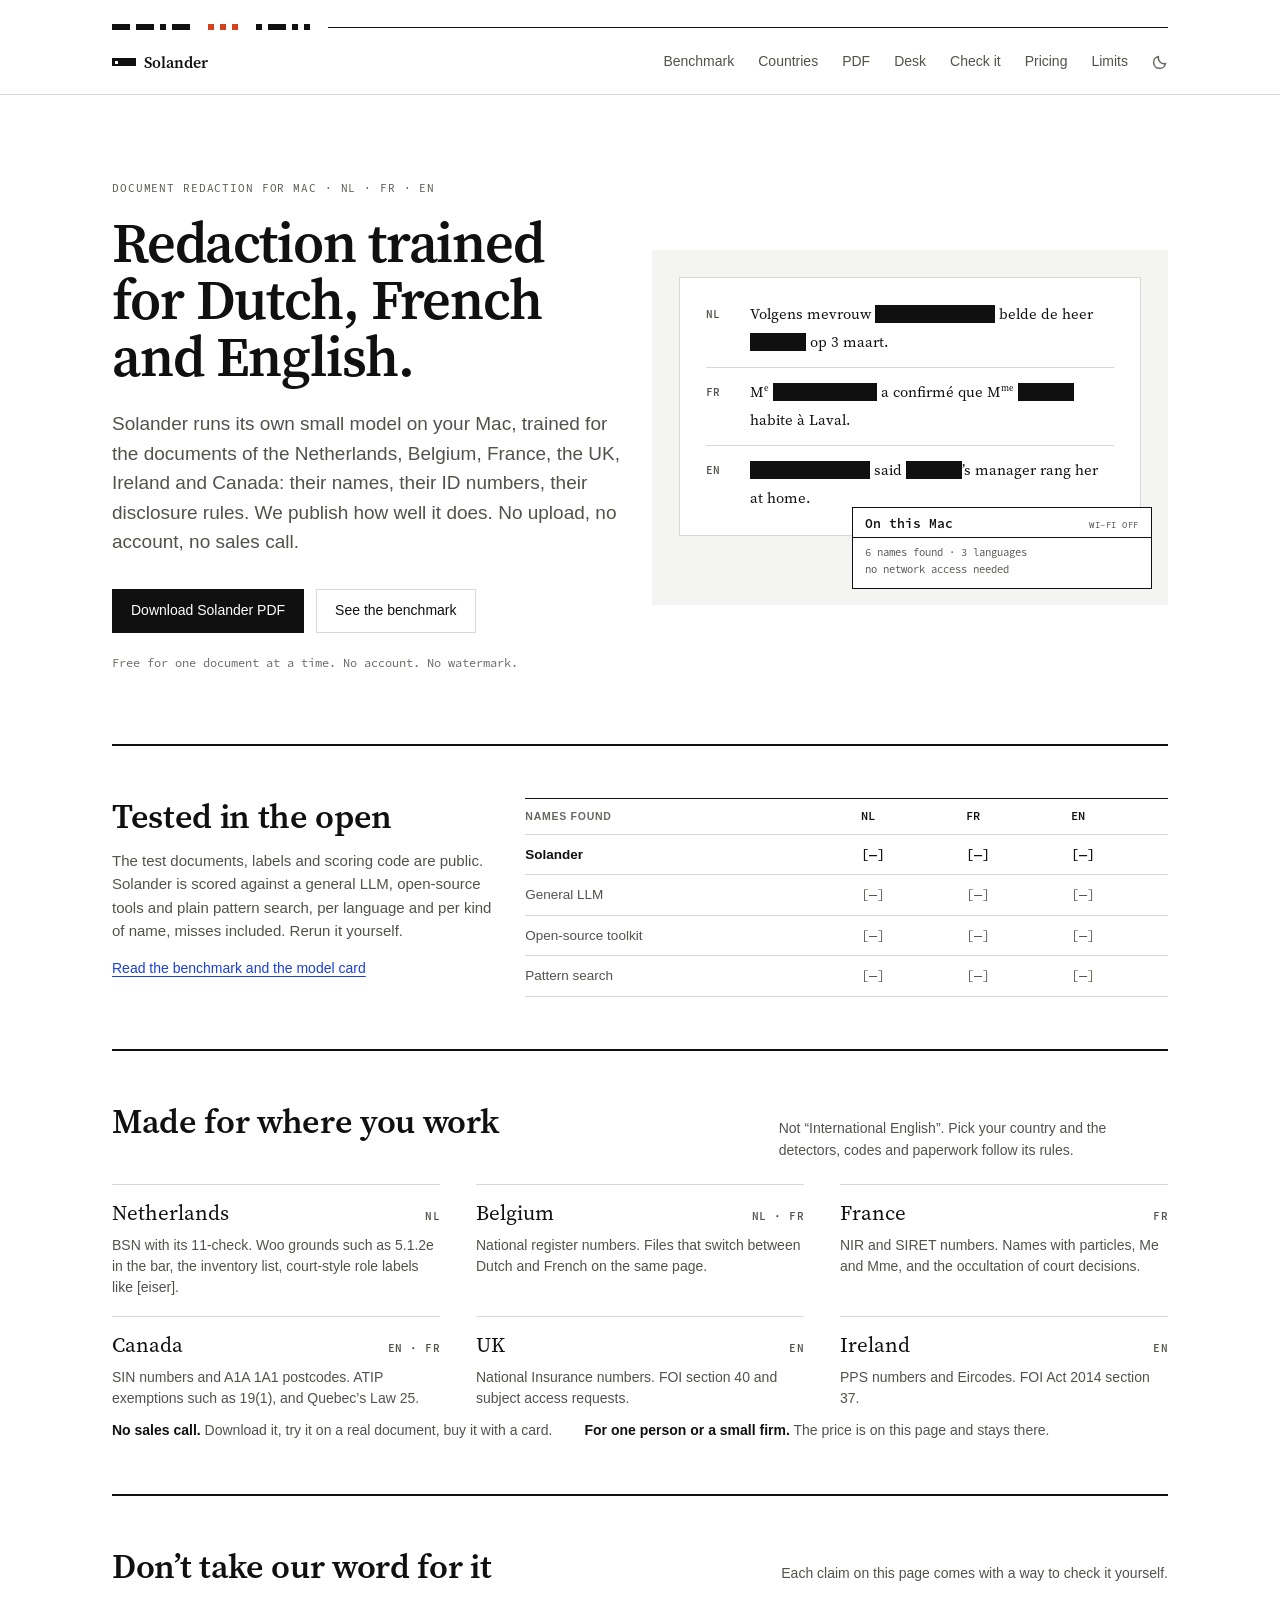
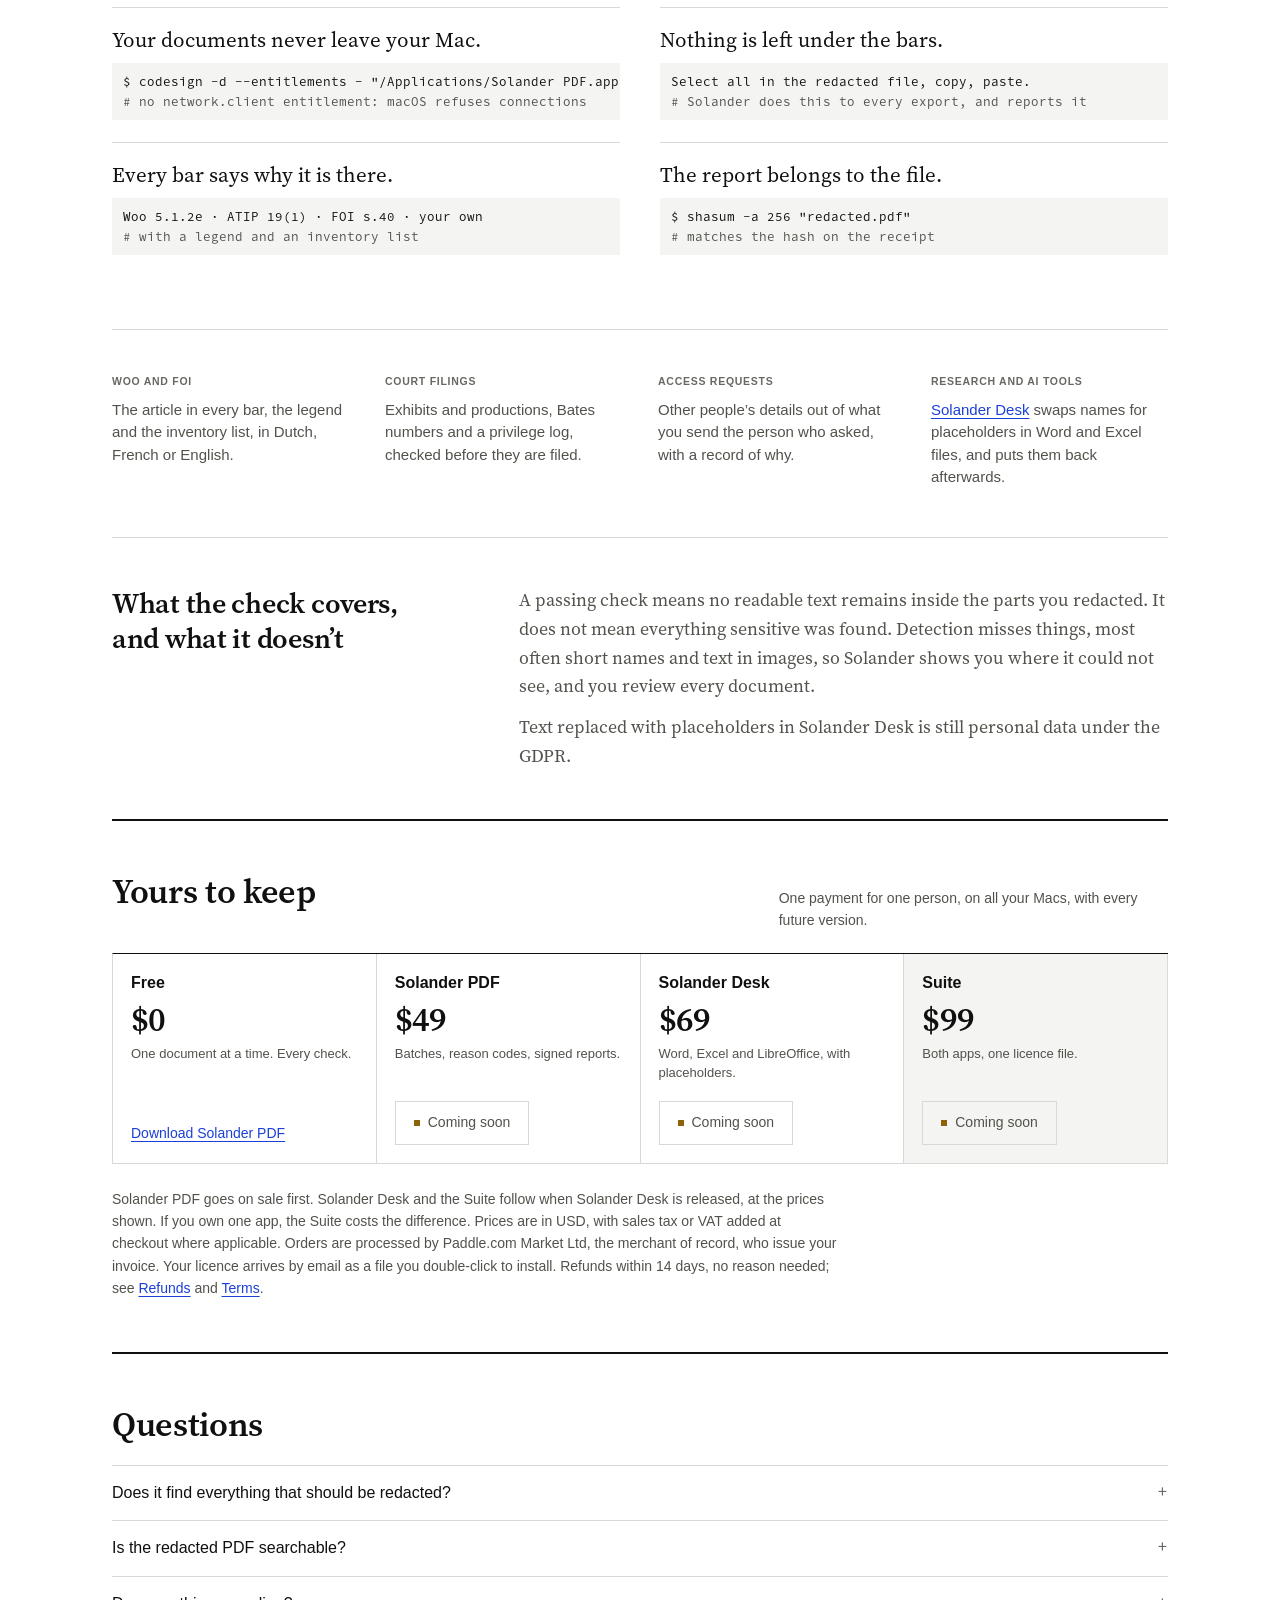
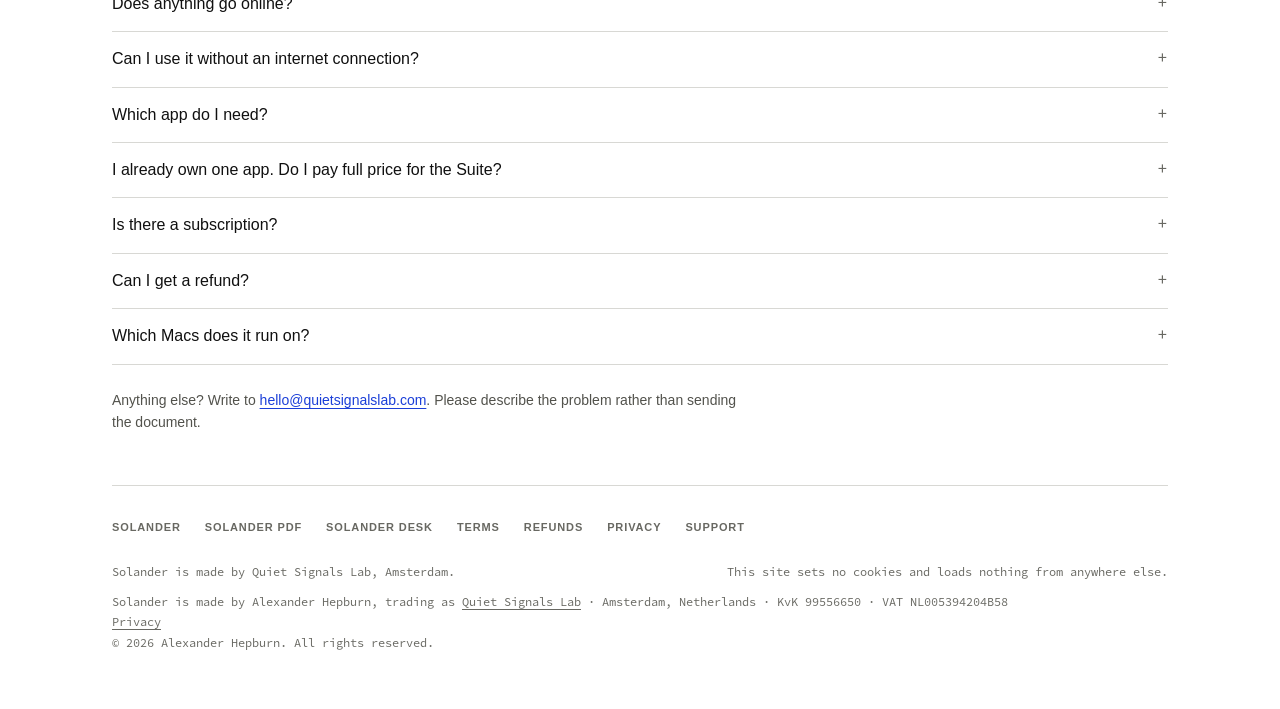
==== commit cf9726eb: "Home page as the identity canvas draws it (D-037, Site artboard): the specimen as a page on the grou" ====
--- a/index.html
+++ b/index.html
@@ -37,130 +37,117 @@
 <main class="sl" id="main">
 
     <!-- Hero (FAMILY D-037, B4): the headline is the claim, the lede says where it is true,
-         and the specimen shows the three languages with the coded bar on each name. -->
+         and the specimen is a page with the three languages barred and a receipt on it. -->
     <section class="sl-hero">
         <div>
             <p class="sl-eyebrow">Document redaction for Mac &middot; NL &middot; FR &middot; EN</p>
             <h1>Redaction trained for Dutch, French and English.</h1>
             <p class="sl-lede">Solander runs its own small model on your Mac, trained for the documents of the Netherlands, Belgium, France, the UK, Ireland and Canada: their names, their ID numbers, their disclosure rules. We publish how well it does. No upload, no account, no sales call.</p>
             <div class="sl-cta">
-                <!-- AT LAUNCH: replace the mailto below with a link to /pdf/ ("Download Solander PDF"),
-                     where the Download buttons are checked against the appcast. -->
-                <a href="mailto:hello@quietsignalslab.com?subject=Solander%20%E2%80%94%20tell%20me%20when%20it%20launches" class="appstore-badge">Email me at launch</a>
+                <a href="/pdf/" class="appstore-badge">Download Solander PDF</a>
                 <a href="/benchmark/" class="sl-btn-quiet">See the benchmark</a>
             </div>
             <p class="sl-fine">Free for one document at a time. No account. No watermark.</p>
         </div>
-        <div class="sl-hero-art">
+        <div class="sl-stage">
             <figure class="sl-specimen" aria-label="Three sentences, in Dutch, French and English, with the names redacted">
-                <p><span class="sl-lang">NL</span>Volgens mevrouw <span class="sl-bar" aria-hidden="true"></span> belde de heer <span class="sl-bar" aria-hidden="true"></span> op 3 maart.</p>
-                <p><span class="sl-lang">FR</span>Me <span class="sl-bar" aria-hidden="true"></span> a confirmé que Mme <span class="sl-bar" aria-hidden="true"></span> habite à Laval.</p>
-                <p><span class="sl-lang">EN</span><span class="sl-bar" aria-hidden="true"></span> said <span class="sl-bar" aria-hidden="true"></span>&rsquo;s manager rang her at home.</p>
-                <figcaption><span>On this Mac &middot; <span class="sl-mono">WI-FI OFF</span></span><span>6 names found &middot; 3 languages</span></figcaption>
+                <p><span class="sl-lang">NL</span><span>Volgens mevrouw <span class="sl-redact sl-redact-l"></span> belde de heer <span class="sl-redact sl-redact-s"></span> op 3 maart.</span></p>
+                <p><span class="sl-lang">FR</span><span>M<sup>e</sup> <span class="sl-redact sl-redact-m"></span> a confirmé que M<sup>me</sup> <span class="sl-redact sl-redact-s"></span> habite à Laval.</span></p>
+                <p><span class="sl-lang">EN</span><span><span class="sl-redact sl-redact-l"></span> said <span class="sl-redact sl-redact-s"></span>&rsquo;s manager rang her at home.</span></p>
             </figure>
+            <div class="sl-receipt" aria-label="Receipt: on this Mac, Wi-Fi off; 6 names found, 3 languages, no network access needed">
+                <div class="sl-receipt-head"><span>On this Mac</span><span>WI-FI OFF</span></div>
+                <div class="sl-receipt-body">6 names found &middot; 3 languages<br>no network access needed</div>
+            </div>
         </div>
     </section>
 
     <!-- Tested in the open. The cells stay empty until the benchmark is run; a dash is an
-         honest cell, a made-up number is not (B4, scorecard). -->
-    <section class="sl-section" id="benchmark">
-        <p class="sl-kicker">Tested in the open</p>
-        <h2>The test documents, labels and scoring code are public.</h2>
-        <p class="sl-intro">Solander is scored against a general LLM, open-source tools and plain pattern search, per language and per kind of name, misses included. Rerun it yourself.</p>
-        <table class="sl-score">
-            <caption>Names found</caption>
-            <thead><tr><th scope="col"></th><th scope="col">NL</th><th scope="col">FR</th><th scope="col">EN</th></tr></thead>
-            <tbody>
-                <tr><th scope="row">Solander</th><td>&mdash;</td><td>&mdash;</td><td>&mdash;</td></tr>
-                <tr><th scope="row">General LLM</th><td>&mdash;</td><td>&mdash;</td><td>&mdash;</td></tr>
-                <tr><th scope="row">Open-source toolkit</th><td>&mdash;</td><td>&mdash;</td><td>&mdash;</td></tr>
-                <tr><th scope="row">Pattern search</th><td>&mdash;</td><td>&mdash;</td><td>&mdash;</td></tr>
-            </tbody>
-        </table>
-        <p class="sl-small"><a href="/benchmark/">Read the benchmark and the model card</a></p>
+         honest cell, a made-up number is not. -->
+    <section class="sl-block sl-block-split" id="benchmark">
+        <div class="sl-block-text">
+            <h2>Tested in the open</h2>
+            <p>The test documents, labels and scoring code are public. Solander is scored against a general LLM, open-source tools and plain pattern search, per language and per kind of name, misses included. Rerun it yourself.</p>
+            <p><a href="/benchmark/">Read the benchmark and the model card</a></p>
+        </div>
+        <div class="sl-block-wide">
+            <table class="sl-score">
+                <thead><tr><th scope="col" class="sl-score-label">Names found</th><th scope="col">NL</th><th scope="col">FR</th><th scope="col">EN</th></tr></thead>
+                <tbody>
+                    <tr class="sl-score-us"><th scope="row">Solander</th><td>[&mdash;]</td><td>[&mdash;]</td><td>[&mdash;]</td></tr>
+                    <tr><th scope="row">General LLM</th><td>[&mdash;]</td><td>[&mdash;]</td><td>[&mdash;]</td></tr>
+                    <tr><th scope="row">Open-source toolkit</th><td>[&mdash;]</td><td>[&mdash;]</td><td>[&mdash;]</td></tr>
+                    <tr><th scope="row">Pattern search</th><td>[&mdash;]</td><td>[&mdash;]</td><td>[&mdash;]</td></tr>
+                </tbody>
+            </table>
+        </div>
     </section>
 
     <!-- Made for where you work (B7): a country is a first-class setting. -->
-    <section class="sl-section" id="countries">
-        <p class="sl-kicker">Made for where you work</p>
-        <h2>Not &ldquo;International English&rdquo;.</h2>
-        <p class="sl-intro">Pick your country and the detectors, codes and paperwork follow its rules.</p>
+    <section class="sl-block" id="countries">
+        <div class="sl-block-head">
+            <h2>Made for where you work</h2>
+            <p>Not &ldquo;International English&rdquo;. Pick your country and the detectors, codes and paperwork follow its rules.</p>
+        </div>
         <div class="sl-countries">
-            <article class="sl-card"><h3>Netherlands <span class="sl-mono">NL</span></h3><p>BSN with its 11-check. Woo grounds such as 5.1.2e in the bar, the inventory list, court-style role labels like [eiser].</p></article>
-            <article class="sl-card"><h3>Belgium <span class="sl-mono">NL &middot; FR</span></h3><p>National register numbers. Files that switch between Dutch and French on the same page.</p></article>
-            <article class="sl-card"><h3>France <span class="sl-mono">FR</span></h3><p>NIR and SIRET numbers. Names with particles, Me and Mme, and the occultation of court decisions.</p></article>
-            <article class="sl-card"><h3>Canada <span class="sl-mono">EN &middot; FR</span></h3><p>SIN numbers and A1A 1A1 postcodes. ATIP exemptions such as 19(1), and Quebec&rsquo;s Law 25.</p></article>
-            <article class="sl-card"><h3>UK <span class="sl-mono">EN</span></h3><p>National Insurance numbers. FOI section 40 and subject access requests.</p></article>
-            <article class="sl-card"><h3>Ireland <span class="sl-mono">EN</span></h3><p>PPS numbers and Eircodes. FOI Act 2014 section 37.</p></article>
-        </div>
-        <p class="sl-note">No sales call. Download it, try it on a real document, buy it with a card. For one person or a small firm. The price is on this page and stays there.</p>
+            <article><h3>Netherlands <span class="sl-code">NL</span></h3><p>BSN with its 11-check. Woo grounds such as 5.1.2e in the bar, the inventory list, court-style role labels like [eiser].</p></article>
+            <article><h3>Belgium <span class="sl-code">NL &middot; FR</span></h3><p>National register numbers. Files that switch between Dutch and French on the same page.</p></article>
+            <article><h3>France <span class="sl-code">FR</span></h3><p>NIR and SIRET numbers. Names with particles, Me and Mme, and the occultation of court decisions.</p></article>
+            <article><h3>Canada <span class="sl-code">EN &middot; FR</span></h3><p>SIN numbers and A1A 1A1 postcodes. ATIP exemptions such as 19(1), and Quebec&rsquo;s Law 25.</p></article>
+            <article><h3>UK <span class="sl-code">EN</span></h3><p>National Insurance numbers. FOI section 40 and subject access requests.</p></article>
+            <article><h3>Ireland <span class="sl-code">EN</span></h3><p>PPS numbers and Eircodes. FOI Act 2014 section 37.</p></article>
+        </div>
+        <p class="sl-pair"><span><b>No sales call.</b> Download it, try it on a real document, buy it with a card.</span><span><b>For one person or a small firm.</b> The price is on this page and stays there.</span></p>
     </section>
 
     <!-- Don't take our word for it: each claim with its check (asset 04). -->
-    <section class="sl-section" id="check">
-        <p class="sl-kicker">Don&rsquo;t take our word for it</p>
-        <h2>Each claim on this page comes with a way to check it yourself.</h2>
+    <section class="sl-block" id="check">
+        <div class="sl-block-head">
+            <h2>Don&rsquo;t take our word for it</h2>
+            <p>Each claim on this page comes with a way to check it yourself.</p>
+        </div>
         <dl class="sl-claims">
-            <div><dt>Your documents never leave your Mac.</dt><dd><code>$ codesign -d --entitlements - "/Applications/Solander PDF.app"</code><span class="sl-comment"># no network.client entitlement: macOS refuses connections</span></dd></div>
-            <div><dt>Nothing is left under the bars.</dt><dd><code>Select all in the redacted file, copy, paste.</code><span class="sl-comment"># Solander does this to every export, and reports it</span></dd></div>
-            <div><dt>Every bar says why it is there.</dt><dd><code>Woo 5.1.2e &middot; ATIP 19(1) &middot; FOI s.40 &middot; your own</code><span class="sl-comment"># with a legend and an inventory list</span></dd></div>
-            <div><dt>The report belongs to the file.</dt><dd><code>$ shasum -a 256 "redacted.pdf"</code><span class="sl-comment"># matches the hash on the receipt</span></dd></div>
+            <div><dt>Your documents never leave your Mac.</dt><dd><code>$ codesign -d --entitlements - "/Applications/Solander PDF.app"<br><span class="sl-comment"># no network.client entitlement: macOS refuses connections</span></code></dd></div>
+            <div><dt>Nothing is left under the bars.</dt><dd><code>Select all in the redacted file, copy, paste.<br><span class="sl-comment"># Solander does this to every export, and reports it</span></code></dd></div>
+            <div><dt>Every bar says why it is there.</dt><dd><code>Woo 5.1.2e &middot; ATIP 19(1) &middot; FOI s.40 &middot; your own<br><span class="sl-comment"># with a legend and an inventory list</span></code></dd></div>
+            <div><dt>The report belongs to the file.</dt><dd><code>$ shasum -a 256 "redacted.pdf"<br><span class="sl-comment"># matches the hash on the receipt</span></code></dd></div>
         </dl>
     </section>
 
     <!-- Who it's for -->
-    <section class="sl-section" id="uses">
-        <p class="sl-kicker">Who it&rsquo;s for</p>
-        <div class="sl-grid">
-            <article class="sl-card"><h3>Woo and FOI</h3><p>The article in every bar, the legend and the inventory list, in Dutch, French or English.</p></article>
-            <article class="sl-card"><h3>Court filings</h3><p>Exhibits and productions, Bates numbers and a privilege log, checked before they are filed.</p></article>
-            <article class="sl-card"><h3>Access requests</h3><p>Other people&rsquo;s details out of what you send the person who asked, with a record of why.</p></article>
-            <article class="sl-card"><h3>Research and AI tools</h3><p>Solander Desk swaps names for placeholders in Word and Excel files, and puts them back afterwards. <a href="/desk/">More about Solander Desk</a></p></article>
-        </div>
+    <section class="sl-uses" id="uses">
+        <article><h3>Woo and FOI</h3><p>The article in every bar, the legend and the inventory list, in Dutch, French or English.</p></article>
+        <article><h3>Court filings</h3><p>Exhibits and productions, Bates numbers and a privilege log, checked before they are filed.</p></article>
+        <article><h3>Access requests</h3><p>Other people&rsquo;s details out of what you send the person who asked, with a record of why.</p></article>
+        <article><h3>Research and AI tools</h3><p><a href="/desk/">Solander Desk</a> swaps names for placeholders in Word and Excel files, and puts them back afterwards.</p></article>
     </section>
 
     <!-- Limits: stated plainly, above the price (HC6). -->
-    <section class="sl-section" id="limits">
-        <p class="sl-kicker">Limits</p>
+    <section class="sl-limits" id="limits">
         <h2>What the check covers, and what it doesn&rsquo;t</h2>
-        <div class="sl-body">
+        <div>
             <p>A passing check means no readable text remains inside the parts you redacted. It does not mean everything sensitive was found. Detection misses things, most often short names and text in images, so Solander shows you where it could not see, and you review every document.</p>
             <p>Text replaced with placeholders in Solander Desk is still personal data under the GDPR.</p>
         </div>
     </section>
 
     <!-- Pricing -->
-    <section class="sl-section" id="pricing">
-        <p class="sl-kicker">Yours to keep</p>
-        <p class="sl-intro">Each licence is a one-time purchase for one person, on all of your own Macs, and includes future versions.</p>
-        <div class="sl-plans sl-plans-wide">
+    <section class="sl-block" id="pricing">
+        <div class="sl-block-head">
+            <h2>Yours to keep</h2>
+            <p>One payment for one person, on all your Macs, with every future version.</p>
+        </div>
+        <div class="sl-plans">
             <div class="sl-plan">
                 <h3>Free</h3>
                 <p class="sl-price">$0</p>
-                <p class="sl-price-sub">both apps, no time limit</p>
-                <ul>
-                    <li>One document at a time</li>
-                    <li>Find and redact personal details</li>
-                    <li>Every export checked</li>
-                    <li>No account, no watermark</li>
-                </ul>
-                <div class="sl-plan-action">
-                    <a href="/pdf/" class="sl-btn-quiet">Solander PDF</a>
-                </div>
-            </div>
-
+                <p class="sl-price-sub">One document at a time. Every check.</p>
+                <div class="sl-plan-action"><a href="/pdf/">Download Solander PDF</a></div>
+            </div>
             <div class="sl-plan">
                 <h3>Solander PDF</h3>
                 <p class="sl-price">$49</p>
-                <p class="sl-price-sub">one-time, one person</p>
-                <ul>
-                    <li>Batch redaction</li>
-                    <li>Redaction log with exemption codes</li>
-                    <li>Signed report (PDF and JSON)</li>
-                    <li>Bates numbering and privilege log</li>
-                    <li>Searchable output</li>
-                    <li>Command-line tool and watch folders</li>
-                </ul>
+                <p class="sl-price-sub">Batches, reason codes, signed reports.</p>
                 <div class="sl-plan-action">
                     <!-- AT LAUNCH (Paddle): replace the element below with
                            <a href="https://..." class="appstore-badge">Buy $49</a>
@@ -168,16 +155,10 @@
                     <span class="sl-soon">Coming soon</span>
                 </div>
             </div>
-
             <div class="sl-plan">
                 <h3>Solander Desk</h3>
                 <p class="sl-price">$69</p>
-                <p class="sl-price-sub">one-time, one person</p>
-                <ul>
-                    <li>Batch processing of Word, Excel and LibreOffice files</li>
-                    <li>Placeholders for AI tools, restored in the reply</li>
-                    <li>Signed report</li>
-                </ul>
+                <p class="sl-price-sub">Word, Excel and LibreOffice, with placeholders.</p>
                 <div class="sl-plan-action">
                     <!-- AT LAUNCH (Paddle): replace the element below with
                            <a href="https://..." class="appstore-badge">Buy $69</a>
@@ -185,16 +166,10 @@
                     <span class="sl-soon">Coming soon</span>
                 </div>
             </div>
-
             <div class="sl-plan sl-plan-main">
-                <h3>Solander Suite</h3>
+                <h3>Suite</h3>
                 <p class="sl-price">$99</p>
-                <p class="sl-price-sub">one-time, one person, both apps</p>
-                <ul>
-                    <li>Solander PDF and Solander Desk</li>
-                    <li>One licence file for both apps</li>
-                    <li>If you own one app, pay the difference</li>
-                </ul>
+                <p class="sl-price-sub">Both apps, one licence file.</p>
                 <div class="sl-plan-action">
                     <!-- AT LAUNCH (Paddle): replace the element below with
                            <a href="https://..." class="appstore-badge">Buy $99</a>
@@ -206,13 +181,12 @@
                 </div>
             </div>
         </div>
-
-        <p class="sl-note">Solander PDF goes on sale first. Solander Desk and the Suite follow when Solander Desk is released, at the prices shown. Prices are in USD, with sales tax or VAT added at checkout where applicable. Orders are processed by Paddle.com Market Ltd, the merchant of record, who issue your invoice. Your licence arrives by email as a file you double-click to install. Refunds within 14 days, no reason needed; see <a href="/refunds.html">Refunds</a> and <a href="/terms.html">Terms</a>.</p>
+        <p class="sl-note">Solander PDF goes on sale first. Solander Desk and the Suite follow when Solander Desk is released, at the prices shown. If you own one app, the Suite costs the difference. Prices are in USD, with sales tax or VAT added at checkout where applicable. Orders are processed by Paddle.com Market Ltd, the merchant of record, who issue your invoice. Your licence arrives by email as a file you double-click to install. Refunds within 14 days, no reason needed; see <a href="/refunds.html">Refunds</a> and <a href="/terms.html">Terms</a>.</p>
     </section>
 
     <!-- FAQ. The limits of detection are stated here and only here (COPY_GUIDE.md §2.6). -->
-    <section class="sl-section" id="faq">
-        <p class="sl-kicker">FAQ</p>
+    <section class="sl-block" id="faq">
+        <div class="sl-block-head"><h2>Questions</h2></div>
         <div class="sl-faq">
             <details>
                 <summary>Does it find everything that should be redacted?</summary>
@@ -267,9 +241,9 @@
     <a href="mailto:hello@quietsignalslab.com?subject=Solander">Support</a>
   </div>
   <div class="footer-meta">
-    <p class="sl-footer-mark"><span class="sl-bar" aria-hidden="true"></span><span class="sl-footer-wordmark">Solander</span> &middot; Made by Quiet Signals Lab, Amsterdam.</p>
+    <p class="sl-footer-line"><span>Solander is made by Quiet Signals Lab, Amsterdam.</span><span>This site sets no cookies and loads nothing from anywhere else.</span></p>
     <p>Solander is made by Alexander Hepburn, trading as <a href="https://quietsignalslab.com/">Quiet Signals Lab</a> &middot; Amsterdam, Netherlands &middot; KvK 99556650 &middot; VAT NL005394204B58</p>
-    <p>This site does not use cookies or tracking technologies, and loads nothing from anywhere else. <a href="/privacy.html">Privacy</a></p>
+    <p><a href="/privacy.html">Privacy</a></p>
     <p>&copy; 2026 Alexander Hepburn. All rights reserved.</p>
   </div>
 </footer>
--- a/styles.css
+++ b/styles.css
@@ -10,8 +10,10 @@
  * - Colour carries meaning, never mood. Blue is what you can act on (links, focus; in the app,
  *   your selection). Amber is "not yet" (in the app, text nobody could read). Red is a failure.
  * - One grid: twelve columns, and a 4px module under every dimension.
- * - Type from the system, as in the app: SF Pro for words, SF Mono for machine data. Nothing
- *   loaded from anywhere.
+ * - Three faces, one job each (FAMILY D-037, B1): Source Serif 4 for documents (headings, the
+ *   name, the specimen), the system sans for sentences, Source Code Pro for codes, hashes and
+ *   commands. Both faces are self-hosted from assets/fonts (SIL OFL); nothing is loaded from
+ *   another origin, and ci/no-external-loads.sh checks it.
  * - No ornament: no shadows, gradients or rounded corners. Planes are separated by hairlines,
  *   or set on the app's ground grey.
  *
@@ -482,58 +484,100 @@
 
 /* ---- Narrow ---------------------------------------------------------------------- */
 
-/* ---- Added for D-037 ------------------------------------------------------------- */
-/* ---- The coded bar, in running text (B2) ---------------------------------------- */
-
-/* A redaction with the place its reason goes, 3 : 1, drawn at the text's own x-height
- * so a specimen sentence reads as a redacted sentence. The slot is painted paper. */
+/* ---- The home page, as the identity canvas draws it (FAMILY D-037) --------------- */
+
+/* The coded bar in running text (B2): a redaction with the place its reason goes. */
 .sl-bar {
     display: inline-block;
     width: 2.1em; height: 0.7em;
     vertical-align: -0.05em;
     background: linear-gradient(var(--paper), var(--paper)) 0.22em 0.22em / 0.26em 0.26em no-repeat, var(--ink);
 }
-.sl-mono { font: 400 0.75em/1 var(--mono); color: var(--ink-3); letter-spacing: 0.06em; text-transform: uppercase; }
-
-/* ---- Hero specimen ---------------------------------------------------------------- */
-
-.sl-specimen { background: var(--paper); border: 1px solid var(--rule); padding: 28px; width: 100%; max-width: 420px; }
-.sl-specimen p { font: 400 17px/1.7 var(--display); color: var(--ink); }
-.sl-specimen p + p { margin-top: 12px; }
-.sl-lang { display: inline-block; width: 2.2em; font: 600 11px/1 var(--mono); color: var(--ink-3); letter-spacing: 0.06em; }
-.sl-specimen figcaption { display: flex; justify-content: space-between; flex-wrap: wrap; gap: 8px 16px; margin-top: 24px; padding-top: 12px; border-top: 1px solid var(--rule); font: 400 12px/1.5 var(--mono); color: var(--ink-3); }
-
-/* ---- Scorecard -------------------------------------------------------------------- */
-
-.sl-score { border-collapse: collapse; width: 100%; max-width: 40em; margin-top: 24px; margin-bottom: 20px; font-variant-numeric: tabular-nums; }
-.sl-score caption { text-align: left; font: 600 11px/1 var(--mono); letter-spacing: 0.08em; text-transform: uppercase; color: var(--ink-3); padding-bottom: 12px; }
-.sl-score th, .sl-score td { text-align: left; padding: 10px 12px 10px 0; border-top: 1px solid var(--rule); font-size: 15px; }
-.sl-score thead th { border-top: 0; font: 600 11px/1 var(--mono); letter-spacing: 0.08em; color: var(--ink-3); padding-bottom: 8px; }
-.sl-score tbody th { font-weight: 500; color: var(--ink); }
-.sl-score td { color: var(--ink-3); font-family: var(--mono); }
-.sl-score tbody tr:first-child th { border-top: 2px solid var(--ink); }
-.sl-score tbody tr:first-child td { border-top: 2px solid var(--ink); }
-
-/* ---- Countries -------------------------------------------------------------------- */
-
-.sl-countries { display: grid; grid-template-columns: repeat(3, minmax(0, 1fr)); gap: 40px 32px; }
-.sl-countries h3 { display: flex; justify-content: space-between; align-items: baseline; gap: 12px; }
-
-/* ---- Claims and their checks ------------------------------------------------------ */
-
-.sl-claims { display: grid; grid-template-columns: repeat(2, minmax(0, 1fr)); gap: 32px; }
-.sl-claims > div { border-top: 2px solid var(--ink); padding-top: 16px; }
-.sl-claims dt { font: 600 1.0625rem/1.35 var(--display); color: var(--ink); margin-bottom: 12px; }
-.sl-claims dd code { display: block; font: 400 13px/1.6 var(--mono); color: var(--ink); background: var(--ground); padding: 8px 10px; overflow-x: auto; white-space: nowrap; }
-.sl-comment { display: block; font: 400 12px/1.6 var(--mono); color: var(--ink-3); margin-top: 6px; }
-
-/* ---- Footer mark ------------------------------------------------------------------ */
-
-.sl-footer-mark { display: flex; align-items: center; gap: 8px; color: var(--ink); }
-.sl-footer-wordmark { font: 600 15px/1 var(--display); }
+.sl-code { font: 600 11px/1 var(--mono); color: var(--ink-2); letter-spacing: 0.04em; }
+
+/* The nav reads as words, not labels. */
+.nav-links a { font: 400 14px/1.4 var(--sans); letter-spacing: 0; text-transform: none; color: var(--ink-2); }
+
+/* Hero: the headline in the serif at the lab's weight, the specimen beside it. */
+.sl-hero > :first-child { grid-column: 1 / 7; }
+.sl-stage { grid-column: 7 / -1; }
+.sl-hero h1 { font-weight: 600; letter-spacing: -0.02em; line-height: 1.02; }
+.sl-eyebrow { font: 500 11px/1 var(--mono); letter-spacing: 0.08em; text-transform: uppercase; color: var(--ink-2); }
+
+/* The specimen: a page on the ground, three barred sentences, the receipt on its corner. */
+.sl-stage { position: relative; background: var(--ground); padding: 28px 28px 70px; }
+.sl-specimen { margin: 0; background: var(--paper); box-shadow: 0 0 0 1px var(--rule); padding: 12px 26px; font: 400 15px/1.9 var(--display); color: var(--ink); }
+.sl-specimen p { display: grid; grid-template-columns: 34px 1fr; gap: 10px; padding: 10px 0; color: var(--ink); }
+.sl-specimen p + p { border-top: 1px solid var(--rule); }
+.sl-specimen sup { font-size: 9px; }
+.sl-lang { font: 600 11px/2.6 var(--mono); color: var(--ink-2); }
+.sl-redact { display: inline-block; height: 18px; vertical-align: -4px; background: var(--ink); }
+.sl-redact-l { width: 120px; } .sl-redact-m { width: 104px; } .sl-redact-s { width: 56px; }
+.sl-receipt { position: absolute; right: 16px; bottom: 16px; width: min(300px, 80%); border: 1.5px solid var(--ink); background: var(--paper); color: var(--ink); }
+.sl-receipt-head { display: flex; justify-content: space-between; align-items: baseline; padding: 9px 12px 7px; border-bottom: 1px solid var(--ink); font: 600 13px/1 var(--mono); }
+.sl-receipt-head span + span { font: 500 9px/1 var(--mono); color: var(--ink-2); letter-spacing: 0.06em; }
+.sl-receipt-body { padding: 7px 12px 9px; font: 400 10.5px/1.6 var(--mono); color: var(--ink-2); }
+
+/* A block: the heading in the serif at the left, one line at the right, the content under. */
+.sl-block { border-top: 2px solid var(--ink); padding: 52px 0; }
+.sl-block h2 { font-size: 34px; line-height: 1.1; letter-spacing: -0.01em; }
+.sl-block-head { display: flex; flex-wrap: wrap; justify-content: space-between; align-items: baseline; gap: 12px 40px; margin-bottom: 22px; }
+.sl-block-head p { font-size: 14px; color: var(--ink-2); max-width: 50ch; }
+.sl-block-split { display: flex; flex-wrap: wrap; gap: 32px; align-items: flex-start; }
+.sl-block-text { flex: 1 1 300px; }
+.sl-block-text p { font-size: 15px; line-height: 1.55; margin-top: 14px; }
+.sl-block-text p a { font-size: 14px; }
+.sl-block-wide { flex: 2 1 480px; min-width: 0; overflow-x: auto; }
+
+/* Scorecard: dashes until the first published run. */
+.sl-score { border-collapse: collapse; width: 100%; min-width: 460px; border-top: 1px solid var(--ink); font-size: 13.5px; font-variant-numeric: tabular-nums; }
+.sl-score th, .sl-score td { text-align: left; padding: 9px 8px; border-bottom: 1px solid var(--rule); color: var(--ink-2); font-weight: 400; }
+.sl-score th:first-child, .sl-score td:first-child { padding-left: 0; }
+.sl-score thead th { font: 600 12px/1.4 var(--mono); color: var(--ink); }
+.sl-score thead .sl-score-label { font: 600 10.5px/1.4 var(--sans); letter-spacing: 0.07em; text-transform: uppercase; color: var(--ink-3); }
+.sl-score-us th, .sl-score-us td { color: var(--ink); font-weight: 600; }
+.sl-score td { font-family: var(--mono); }
+
+/* Countries: three across, the serif name and its language codes on one line. */
+.sl-countries { display: grid; grid-template-columns: repeat(auto-fit, minmax(min(100%, 300px), 1fr)); gap: 18px 36px; }
+.sl-countries article { border-top: 1px solid var(--rule); padding-top: 14px; }
+.sl-countries h3 { display: flex; justify-content: space-between; align-items: baseline; gap: 12px; font-size: 21px; font-weight: 400; margin-bottom: 8px; }
+.sl-countries p { font-size: 14px; line-height: 1.5; }
+.sl-pair { display: flex; flex-wrap: wrap; gap: 8px 32px; margin-top: 10px; font-size: 14px; }
+.sl-pair b { color: var(--ink); font-weight: 600; }
+
+/* Claims and their checks (asset 04): a serif sentence, a mono block under it. */
+.sl-claims { display: grid; grid-template-columns: repeat(auto-fit, minmax(min(100%, 420px), 1fr)); gap: 0 40px; }
+.sl-claims > div { border-top: 1px solid var(--rule); padding: 18px 0 22px; }
+.sl-claims dt { font: 400 21px/1.3 var(--display); color: var(--ink); margin-bottom: 10px; }
+.sl-claims dd code { display: block; font: 400 12.5px/1.55 var(--mono); color: var(--ink); background: var(--ground); border: 0; padding: 9px 11px; overflow-x: auto; white-space: nowrap; }
+.sl-comment { color: var(--ink-2); }
+
+/* Who it is for: four columns under a hairline, each with a label in caps. */
+.sl-uses { display: grid; grid-template-columns: repeat(auto-fit, minmax(min(100%, 220px), 1fr)); gap: 24px 36px; border-top: 1px solid var(--rule); padding: 44px 0 48px; }
+.sl-uses h3 { font: 600 10.5px/1.4 var(--sans); letter-spacing: 0.07em; text-transform: uppercase; color: var(--ink-3); margin-bottom: 10px; }
+.sl-uses p { font-size: 15px; line-height: 1.5; }
+
+/* Limits: the heading at the left, the statement in the serif at the right. */
+.sl-limits { display: flex; flex-wrap: wrap; gap: 32px; border-top: 1px solid var(--rule); padding: 48px 0; }
+.sl-limits h2 { flex: 1 1 260px; font-size: 28px; letter-spacing: -0.01em; }
+.sl-limits div { flex: 2 1 420px; }
+.sl-limits p { font: 400 18px/1.6 var(--display); color: var(--ink-2); }
+.sl-limits p + p { margin-top: 12px; }
+
+/* Pricing: four cells in one ruled row, the Suite on the ground. */
+.sl-plans { display: grid; grid-template-columns: repeat(auto-fit, minmax(210px, 1fr)); border-top: 1px solid var(--ink); border-left: 1px solid var(--rule); }
+.sl-plan { padding: 18px; border-right: 1px solid var(--rule); border-bottom: 1px solid var(--rule); display: flex; flex-direction: column; gap: 4px; }
+.sl-plan h3 { font: 600 16px/1.4 var(--sans); }
+.sl-price { font: 600 34px/1.2 var(--display); color: var(--ink); margin: 0; }
+.sl-price-sub { font: 400 13px/1.5 var(--sans); color: var(--ink-2); margin: 0; }
+.sl-plan-action { margin-top: auto; padding-top: 14px; font-size: 13px; }
+.sl-plan-main { background: var(--ground); }
+
+/* Footer: the two mono lines, then what the merchant of record requires. */
+.sl-footer-line { display: flex; flex-wrap: wrap; justify-content: space-between; gap: 6px 24px; padding-bottom: 10px; color: var(--ink-2); }
 
 @media (max-width: 1000px) {
-    .sl-countries { grid-template-columns: repeat(2, minmax(0, 1fr)); }
     .sl-plans-wide { grid-template-columns: repeat(2, minmax(0, 1fr)); }
 }
 
@@ -543,7 +587,10 @@
     .sl-section > *, .sl-section > .sl-kicker { grid-column: 1 / -1; }
     .sl-section { padding: 40px 0 56px; }
     .sl-section > .sl-kicker { padding: 0 0 12px; }
-    .sl-grid, .sl-apps, .sl-steps, .sl-steps-pairs, .sl-countries, .sl-claims { grid-template-columns: 1fr; }
+    .sl-grid, .sl-apps, .sl-steps, .sl-steps-pairs { grid-template-columns: 1fr; }
+    .sl-hero > :first-child, .sl-stage { grid-column: 1 / -1; }
+    .sl-block { padding: 40px 0; }
+    .sl-block h2 { font-size: 28px; }
     .sl-plans, .sl-plans-wide { grid-template-columns: 1fr; }
 }
 
